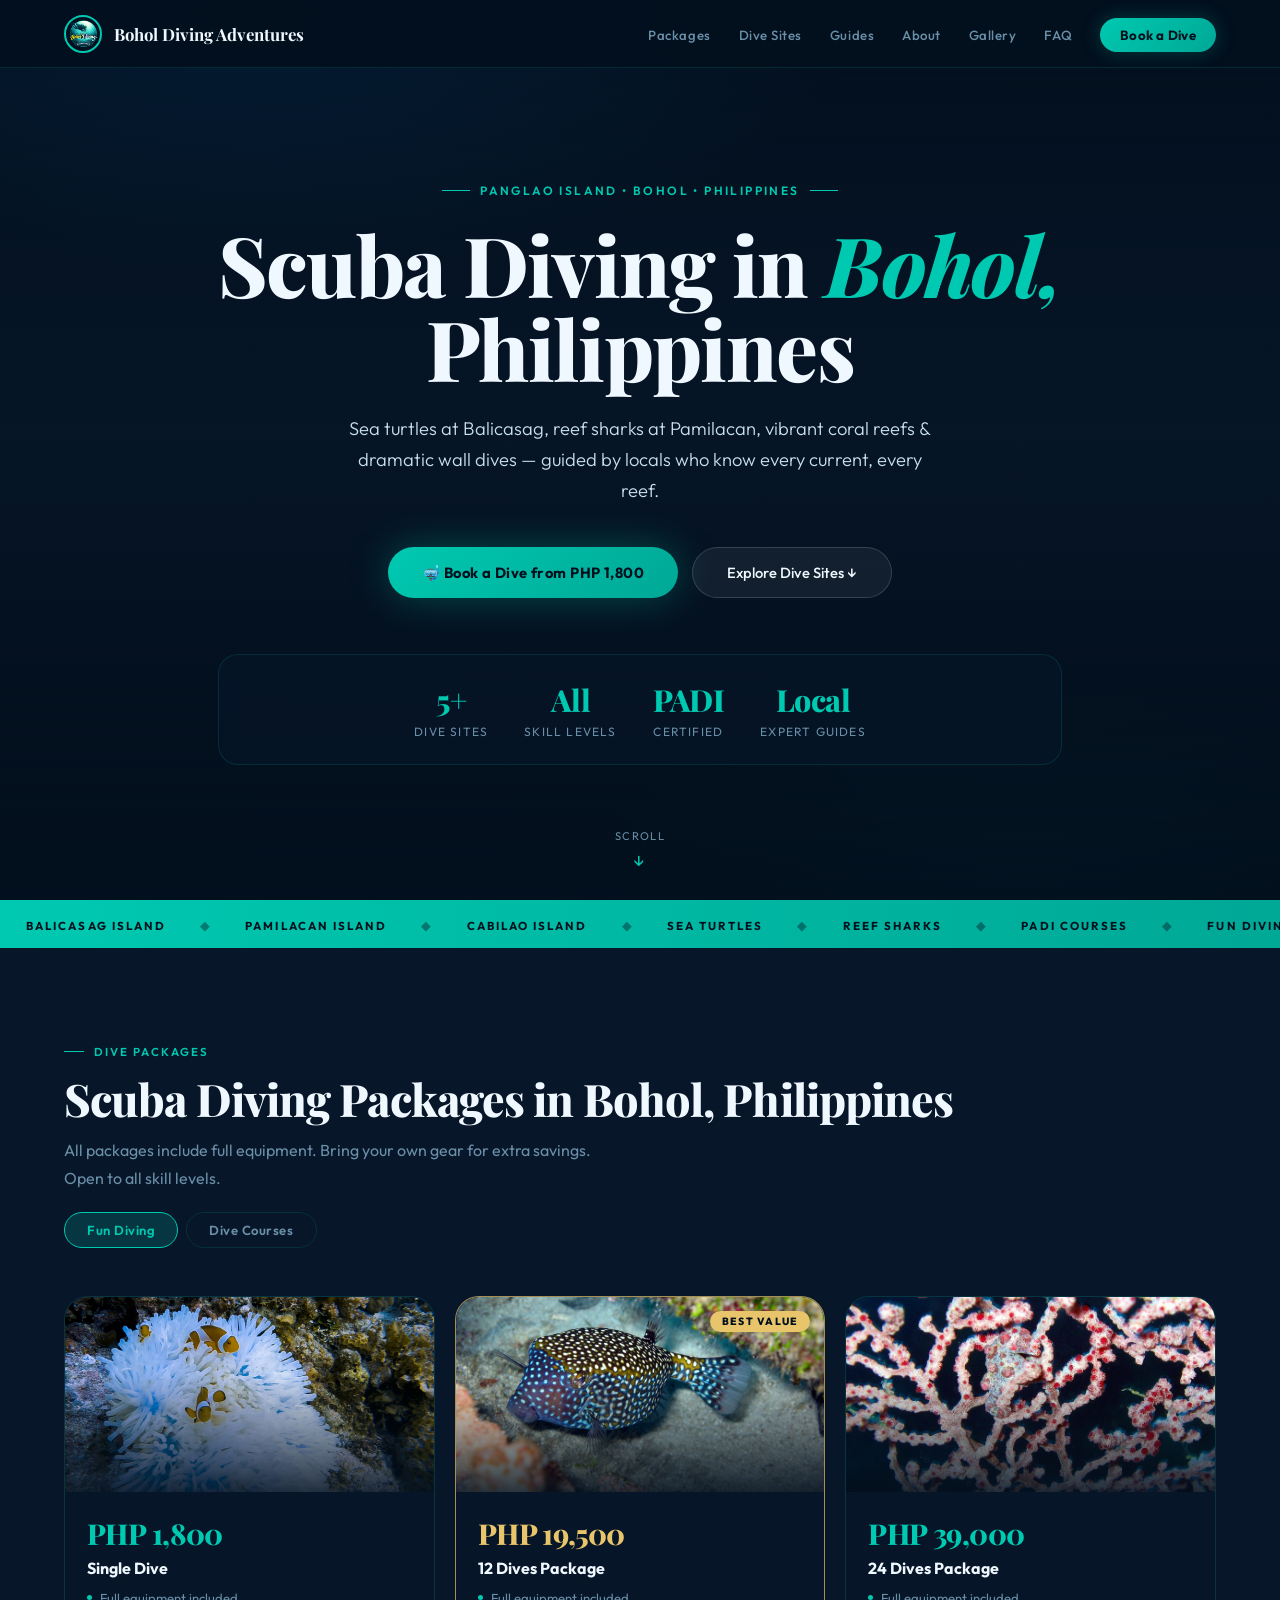
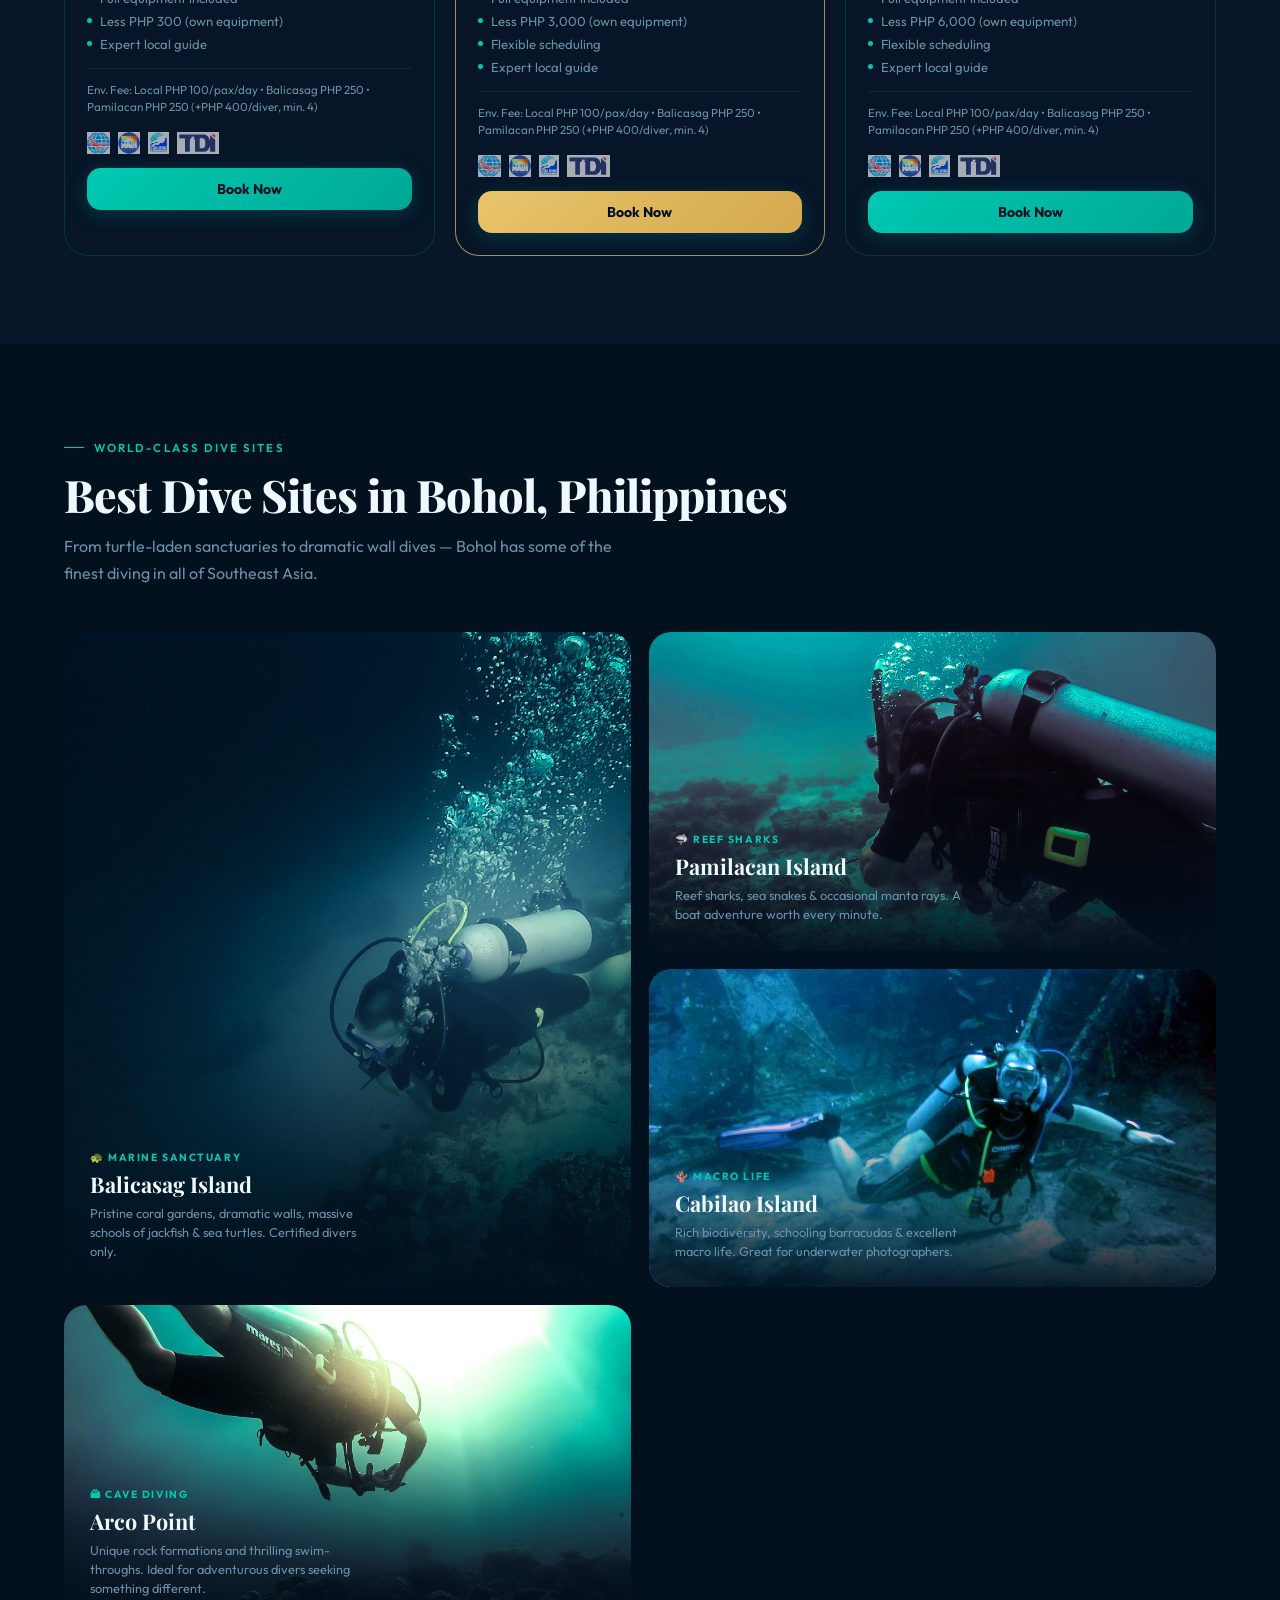
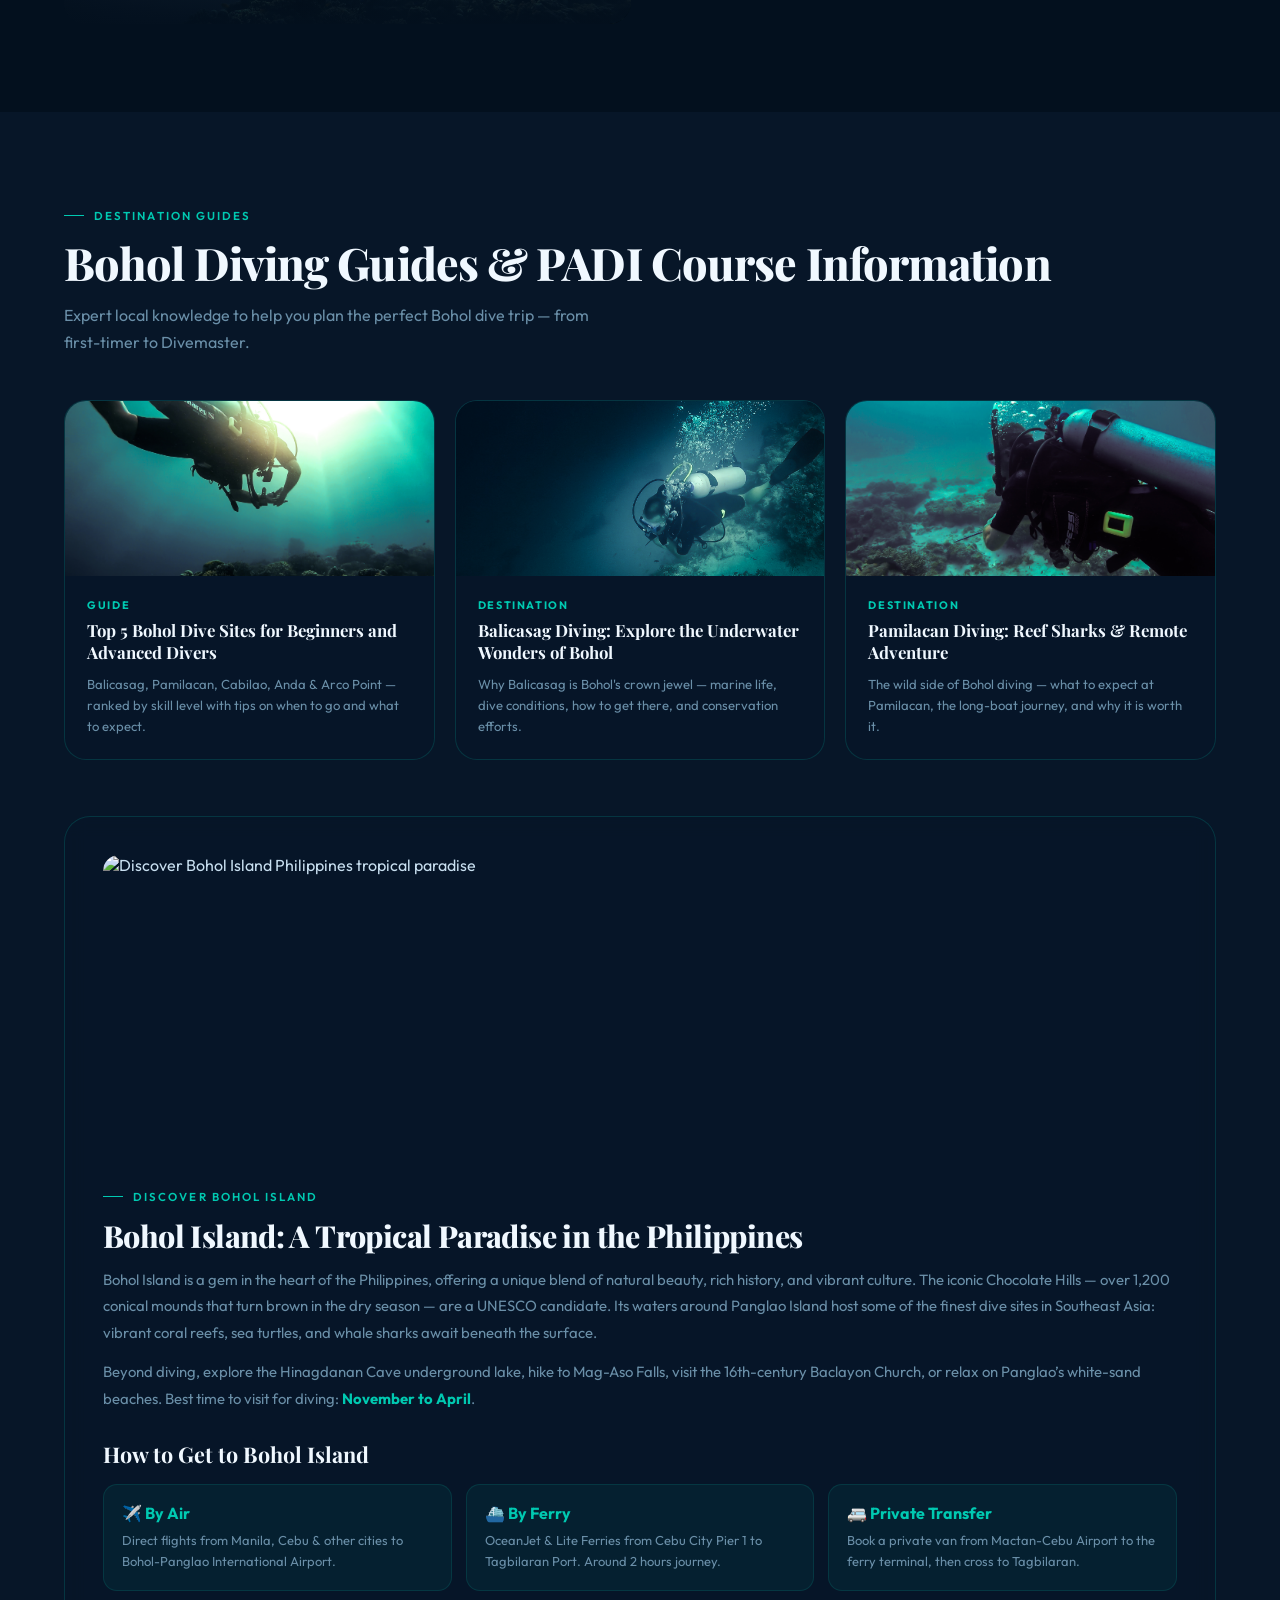
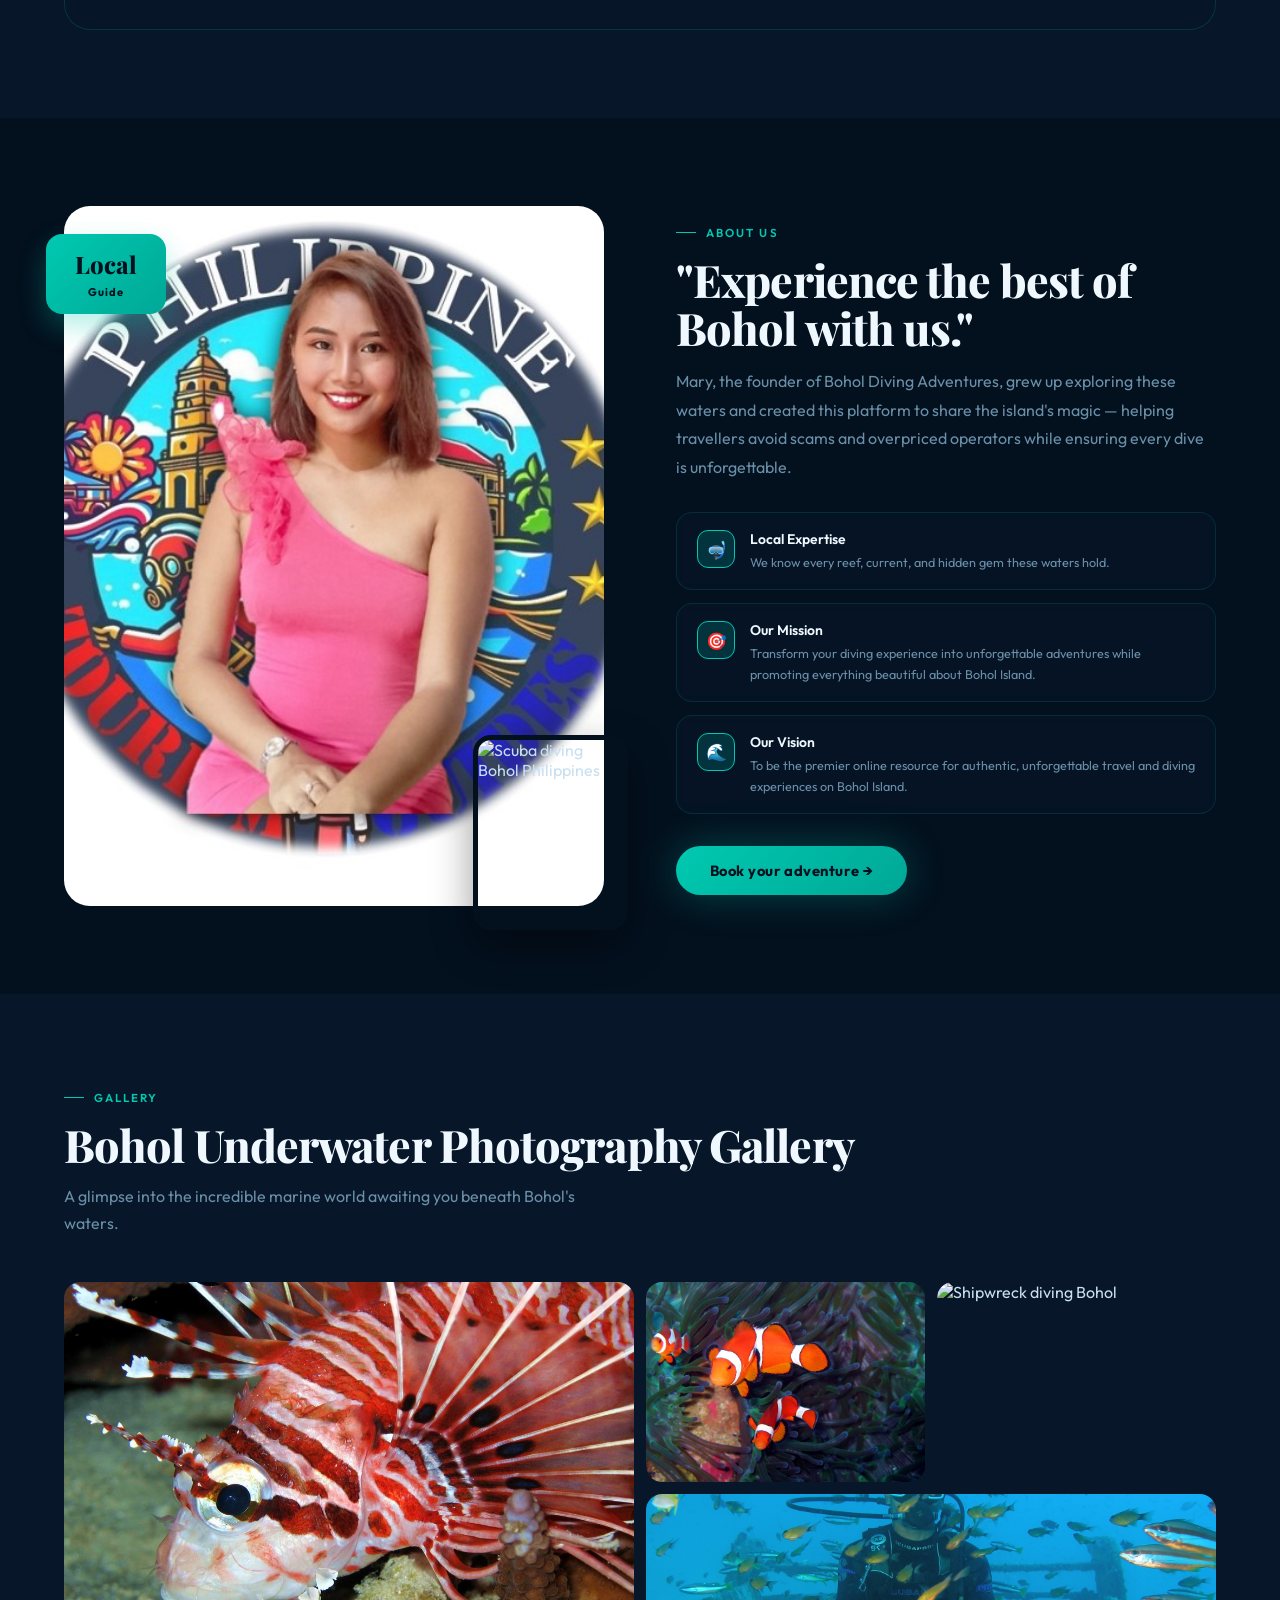
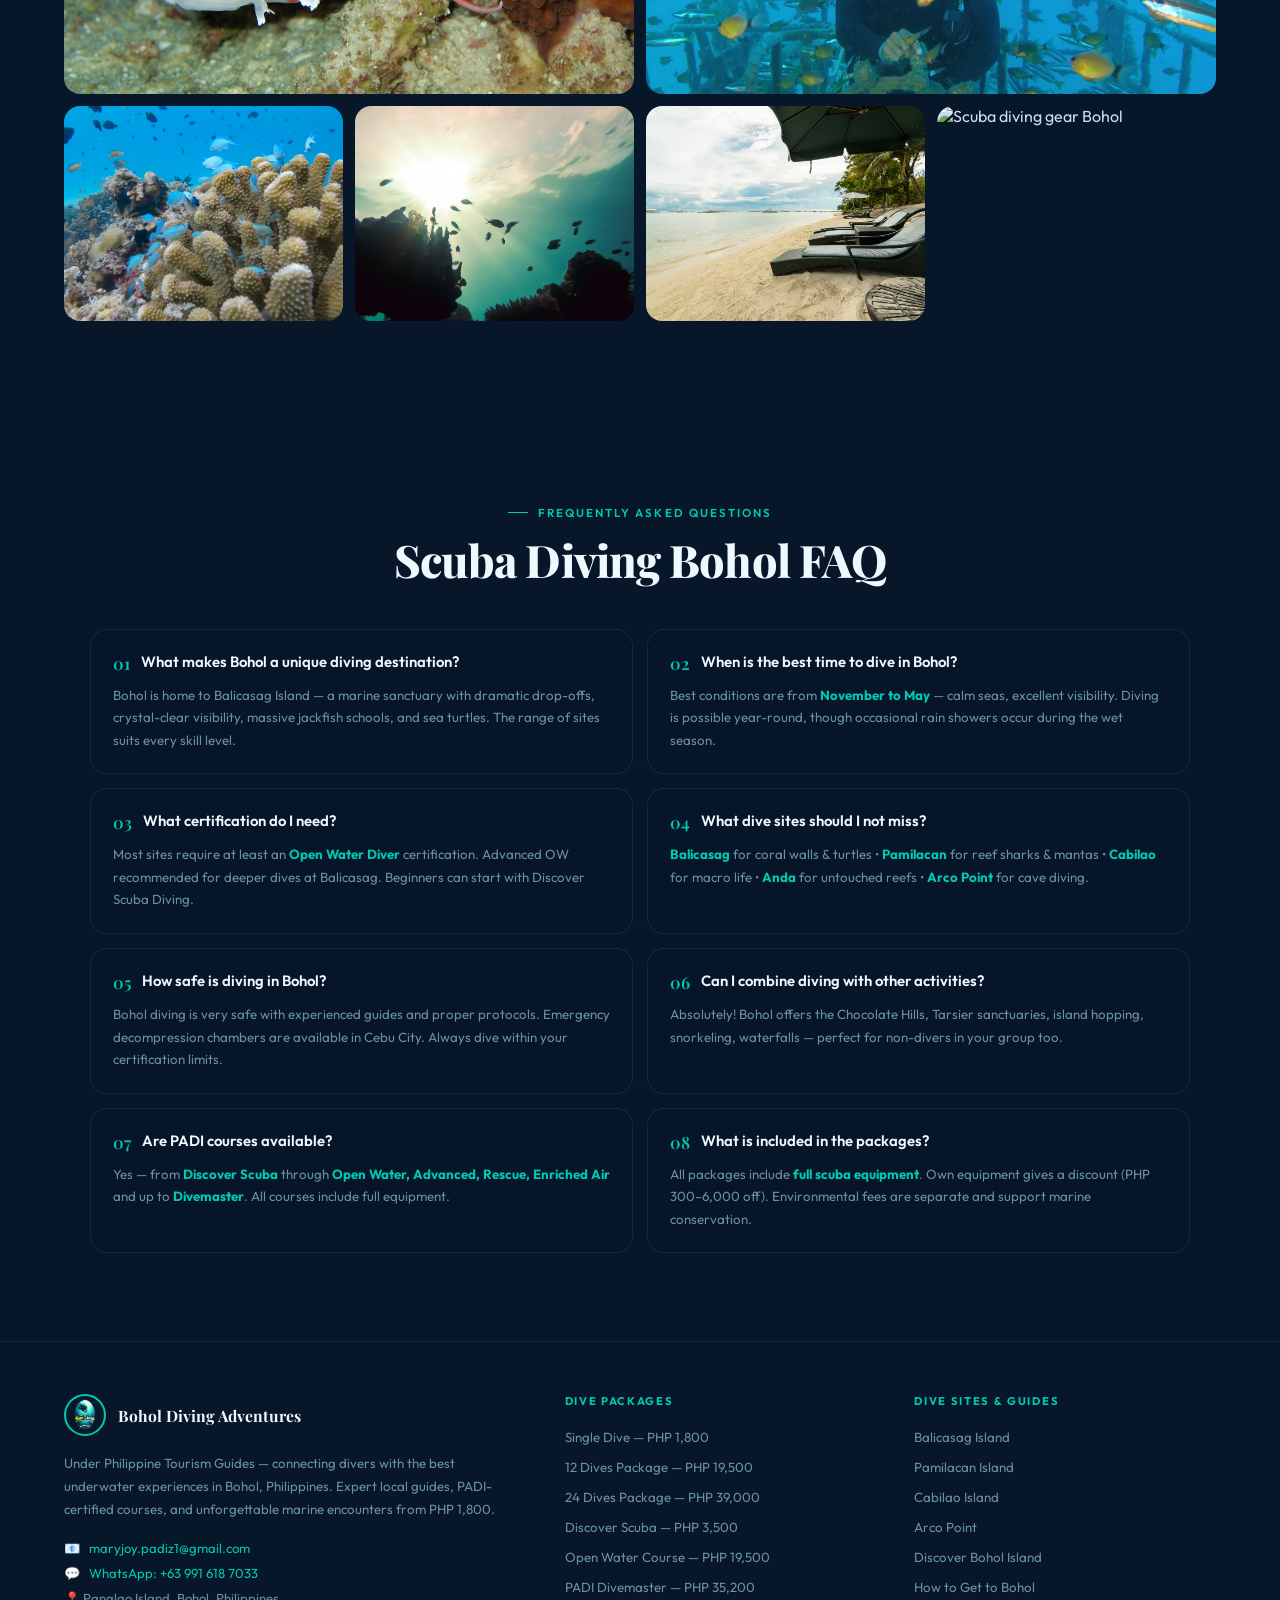
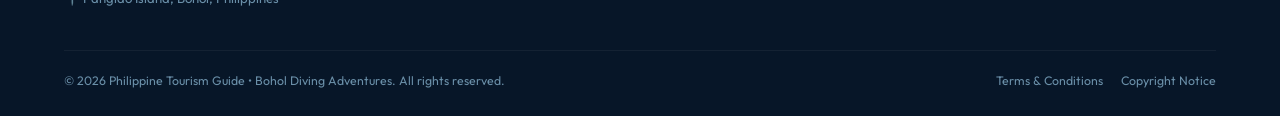
==== index.html @ 666f26ff "Update index.html" ====
<!DOCTYPE html>
<html lang="en">
<head>
  <meta charset="UTF-8">
  <meta name="viewport" content="width=device-width, initial-scale=1.0">

  <!-- ═══════════════════════════════════════════════════════
       PRIMARY SEO META TAGS
       Target keywords: high-volume, transactional, local intent
  ═══════════════════════════════════════════════════════ -->
  <title>Bohol Diving Adventures | Scuba Diving Bohol Philippines — Balicasag, PADI Courses, Fun Dives from PHP 1,800</title>
  <meta name="description" content="Book scuba diving in Bohol, Philippines from PHP 1,800. Dive Balicasag sea turtles, Pamilacan reef sharks & Cabilao coral reefs. PADI courses, fun dives & expert local guides. Open daily 7am–6pm.">
  <meta name="keywords" content="scuba diving Bohol Philippines, Bohol diving packages, Balicasag diving, Pamilacan Island diving, Cabilao diving, PADI courses Bohol, fun diving Panglao, scuba diving Panglao Island, Bohol dive sites, sea turtles Bohol, reef sharks Philippines, dive instructor Bohol, Open Water course Philippines, PADI Divemaster Bohol, discover scuba Bohol, underwater adventures Bohol, best dive spots Philippines, Bohol snorkeling, dive with turtles Philippines, Bohol scuba packages">
  <meta name="robots" content="index, follow, max-snippet:-1, max-image-preview:large, max-video-preview:-1">
  <meta name="author" content="Bohol Diving Adventures — Philippine Tourism Guide">
  <meta name="geo.region" content="PH-BOH">
  <meta name="geo.placename" content="Panglao Island, Bohol, Philippines">
  <meta name="geo.position" content="9.5736;123.7535">
  <meta name="ICBM" content="9.5736, 123.7535">
  <meta name="language" content="en">
  <meta name="revisit-after" content="7 days">
  <meta name="rating" content="general">
  <meta name="category" content="Travel, Scuba Diving, Adventure Sports, Philippines Tourism">

  <!-- ═══════════════════════════════════════════════════════
       OPEN GRAPH (Facebook, WhatsApp, LinkedIn previews)
  ═══════════════════════════════════════════════════════ -->
  <meta property="og:type" content="website">
  <meta property="og:locale" content="en_US">
  <meta property="og:site_name" content="Bohol Diving Adventures">
  <meta property="og:title" content="Bohol Diving Adventures | Scuba Diving Philippines from PHP 1,800">
  <meta property="og:description" content="Sea turtles at Balicasag, reef sharks at Pamilacan, vibrant coral reefs — guided by locals who know every reef. PADI courses & fun dive packages. Book now!">
  <meta property="og:url" content="https://boholdivingadventures.com/">
  <meta property="og:image" content="https://boholdivingadventures.com/shipwreck.jpg">
  <meta property="og:image:width" content="1200">
  <meta property="og:image:height" content="630">
  <meta property="og:image:alt" content="Underwater shipwreck diving in Bohol Philippines">

  <!-- ═══════════════════════════════════════════════════════
       TWITTER / X CARD
  ═══════════════════════════════════════════════════════ -->
  <meta name="twitter:card" content="summary_large_image">
  <meta name="twitter:site" content="@BoholDiving">
  <meta name="twitter:title" content="Bohol Diving Adventures | Best Scuba Diving Philippines">
  <meta name="twitter:description" content="Dive Balicasag, Pamilacan & Cabilao — sea turtles, reef sharks, coral walls. PADI courses & fun diving from PHP 1,800. Book today!">
  <meta name="twitter:image" content="https://boholdivingadventures.com/shipwreck.jpg">
  <meta name="twitter:image:alt" content="Scuba diving Bohol Philippines underwater">

  <!-- ═══════════════════════════════════════════════════════
       CANONICAL & HREFLANG
  ═══════════════════════════════════════════════════════ -->
  <link rel="canonical" href="https://boholdivingadventures.com/">
  <link rel="alternate" hreflang="en" href="https://boholdivingadventures.com/">
  <link rel="alternate" hreflang="x-default" href="https://boholdivingadventures.com/">

  <!-- ═══════════════════════════════════════════════════════
       FAVICON & ICONS
  ═══════════════════════════════════════════════════════ -->
  <link rel="icon" href="logo.jpg" type="image/jpeg">
  <link rel="shortcut icon" href="logo.jpg" type="image/jpeg">
  <link rel="apple-touch-icon" sizes="180x180" href="logo.jpg">

  <!-- ═══════════════════════════════════════════════════════
       PERFORMANCE — FONT PRELOADING & PRECONNECT
       Reduces Largest Contentful Paint (LCP) significantly
  ═══════════════════════════════════════════════════════ -->
  <link rel="preconnect" href="https://fonts.googleapis.com">
  <link rel="preconnect" href="https://fonts.gstatic.com" crossorigin>
  <link rel="dns-prefetch" href="https://api.web3forms.com">
  <link rel="dns-prefetch" href="https://api.whatsapp.com">
  <link rel="sitemap" type="application/xml" title="Sitemap" href="/sitemap.xml">
  <link rel="preload" as="image" href="bohol.jpg" fetchpriority="high">
  <link href="https://fonts.googleapis.com/css2?family=Playfair+Display:ital,wght@0,700;0,800;1,700&family=Outfit:wght@300;400;500;600&display=swap" rel="stylesheet">

  <!-- ═══════════════════════════════════════════════════════
       STRUCTURED DATA — JSON-LD SCHEMA MARKUP
       Multiple schema types for rich Google results
  ═══════════════════════════════════════════════════════ -->

  <!-- 1. LocalBusiness + DiveShop + TouristAttraction -->
  <script type="application/ld+json">
  {
    "@context": "https://schema.org",
    "@graph": [
      {
        "@type": ["LocalBusiness", "TouristAttraction", "SportsActivityLocation"],
        "@id": "https://boholdivingadventures.com/#business",
        "name": "Bohol Diving Adventures",
        "alternateName": ["Bohol Dive Adventures", "BDA Bohol", "Philippine Tourism Guide Bohol"],
        "description": "Top-rated scuba diving operator in Bohol, Philippines. Expert-guided fun dives, PADI-certified courses, and dive packages to Balicasag, Pamilacan, Cabilao & more. All skill levels welcome from PHP 1,800.",
        "url": "https://boholdivingadventures.com",
        "logo": "https://boholdivingadventures.com/logo.jpg",
        "image": [
          "https://boholdivingadventures.com/bohol.jpg",
          "https://boholdivingadventures.com/shipwreck.jpg",
          "https://boholdivingadventures.com/dive.jpg"
        ],
        "telephone": "+639916187033",
        "email": "maryjoy.padiz1@gmail.com",
        "address": {
          "@type": "PostalAddress",
          "streetAddress": "Panglao Island",
          "addressLocality": "Panglao",
          "addressRegion": "Bohol",
          "addressCountry": "PH",
          "postalCode": "6340"
        },
        "geo": {
          "@type": "GeoCoordinates",
          "latitude": 9.5736,
          "longitude": 123.7535
        },
        "areaServed": [
          {"@type": "City", "name": "Panglao"},
          {"@type": "City", "name": "Tagbilaran"},
          {"@type": "AdministrativeArea", "name": "Bohol"}
        ],
        "priceRange": "PHP 1,800 – PHP 39,000",
        "currenciesAccepted": "PHP",
        "paymentAccepted": "Cash, Bank Transfer",
        "openingHoursSpecification": {
          "@type": "OpeningHoursSpecification",
          "dayOfWeek": ["Monday","Tuesday","Wednesday","Thursday","Friday","Saturday","Sunday"],
          "opens": "07:00",
          "closes": "18:00"
        },
        "sameAs": [
          "https://api.whatsapp.com/send?phone=639916187033"
        ],
        "hasOfferCatalog": {
          "@type": "OfferCatalog",
          "name": "Scuba Diving Packages",
          "itemListElement": [
            {
              "@type": "Offer",
              "name": "Single Fun Dive",
              "price": "1800",
              "priceCurrency": "PHP",
              "description": "Single guided scuba dive with full equipment included. Expert local guide, all dive sites."
            },
            {
              "@type": "Offer",
              "name": "12 Dives Package",
              "price": "19500",
              "priceCurrency": "PHP",
              "description": "12-dive package with full equipment and flexible scheduling."
            },
            {
              "@type": "Offer",
              "name": "PADI Open Water Course",
              "price": "19500",
              "priceCurrency": "PHP",
              "description": "PADI Open Water Diver certification course. Full equipment included."
            },
            {
              "@type": "Offer",
              "name": "Discover Scuba Diving",
              "price": "3500",
              "priceCurrency": "PHP",
              "description": "Try scuba diving for the first time. No experience needed. Guaranteed turtle dive site."
            },
            {
              "@type": "Offer",
              "name": "PADI Divemaster Course",
              "price": "35200",
              "priceCurrency": "PHP",
              "description": "Professional PADI Divemaster training in Bohol, Philippines."
            }
          ]
        }
      },
      {
        "@type": "WebSite",
        "@id": "https://boholdivingadventures.com/#website",
        "url": "https://boholdivingadventures.com",
        "name": "Bohol Diving Adventures",
        "description": "Scuba diving packages, PADI courses and dive guides for Bohol, Philippines",
        "inLanguage": "en-US",
        "potentialAction": {
          "@type": "SearchAction",
          "target": {
            "@type": "EntryPoint",
            "urlTemplate": "https://boholdivingadventures.com/?s={search_term_string}"
          },
          "query-input": "required name=search_term_string"
        }
      },
      {
        "@type": "FAQPage",
        "@id": "https://boholdivingadventures.com/#faq",
        "mainEntity": [
          {
            "@type": "Question",
            "name": "What makes Bohol a unique diving destination?",
            "acceptedAnswer": {
              "@type": "Answer",
              "text": "Bohol is home to Balicasag Island — a marine sanctuary with dramatic drop-offs, crystal-clear visibility, massive jackfish schools, and sea turtles. The range of sites suits every skill level from beginner to expert."
            }
          },
          {
            "@type": "Question",
            "name": "When is the best time to dive in Bohol?",
            "acceptedAnswer": {
              "@type": "Answer",
              "text": "Best conditions are from November to May — calm seas and excellent visibility. Diving is possible year-round, though occasional rain showers occur during the wet season."
            }
          },
          {
            "@type": "Question",
            "name": "What certification do I need to dive in Bohol?",
            "acceptedAnswer": {
              "@type": "Answer",
              "text": "Most sites require at least an Open Water Diver certification. Advanced OW is recommended for deeper dives at Balicasag. Absolute beginners can start with a Discover Scuba Diving experience."
            }
          },
          {
            "@type": "Question",
            "name": "How much does scuba diving in Bohol cost?",
            "acceptedAnswer": {
              "@type": "Answer",
              "text": "Fun dives start from PHP 1,800 per dive with full equipment included. Package deals are available: 12 dives for PHP 19,500 and 24 dives for PHP 39,000. PADI courses start from PHP 3,500 for Discover Scuba."
            }
          },
          {
            "@type": "Question",
            "name": "Are PADI courses available in Bohol?",
            "acceptedAnswer": {
              "@type": "Answer",
              "text": "Yes — from Discover Scuba through Open Water, Advanced Open Water, Rescue Diver, Enriched Air, and up to PADI Divemaster. All courses include full equipment."
            }
          },
          {
            "@type": "Question",
            "name": "What dive sites are available in Bohol?",
            "acceptedAnswer": {
              "@type": "Answer",
              "text": "Top Bohol dive sites include Balicasag Island (coral walls & sea turtles), Pamilacan Island (reef sharks & mantas), Cabilao Island (macro life & barracudas), Arco Point (cave diving), and Anda (untouched reefs)."
            }
          }
        ]
      },
      {
        "@type": "BreadcrumbList",
        "itemListElement": [
          {"@type": "ListItem", "position": 1, "name": "Home", "item": "https://boholdivingadventures.com/"},
          {"@type": "ListItem", "position": 2, "name": "Dive Packages", "item": "https://boholdivingadventures.com/#packages"},
          {"@type": "ListItem", "position": 3, "name": "Dive Sites", "item": "https://boholdivingadventures.com/#dive-sites"},
          {"@type": "ListItem", "position": 4, "name": "PADI Courses", "item": "https://boholdivingadventures.com/#courses"}
        ]
      }
    ]
  }
  </script>

  <style>
    :root {
      --ocean-deep:#03101e;--ocean-dark:#071628;--ocean-mid:#0a2540;
      --teal:#00c9b1;--teal-glow:rgba(0,201,177,0.18);--teal-dim:rgba(0,201,177,0.6);
      --gold:#e8c46a;--gold-dim:rgba(232,196,106,0.7);--white:#f0f8ff;
      --text:#c8dff0;--text-muted:#6a8fa8;--border:rgba(0,201,177,0.14);
      --card-bg:rgba(7,22,40,0.75);--card-border:rgba(0,201,177,0.18);
    }
    *,*::before,*::after{box-sizing:border-box;margin:0;padding:0}
    html{scroll-behavior:smooth}
    body{font-family:'Outfit',sans-serif;background:var(--ocean-deep);color:var(--text);overflow-x:hidden}
    img{max-width:100%;display:block}
    a{text-decoration:none;color:inherit}
    body::before{content:'';position:fixed;inset:0;background:radial-gradient(ellipse 80% 50% at 20% 0%,rgba(0,100,180,0.18) 0%,transparent 60%),radial-gradient(ellipse 60% 40% at 80% 100%,rgba(0,201,177,0.1) 0%,transparent 60%),linear-gradient(180deg,#03101e 0%,#071628 50%,#050f1a 100%);pointer-events:none;z-index:0}
    body>*{position:relative;z-index:1}
    /* NAVBAR */
    .navbar{position:fixed;top:0;left:0;right:0;z-index:200;padding:0 5%;height:68px;display:flex;align-items:center;justify-content:space-between;background:rgba(3,16,30,0.92);backdrop-filter:blur(20px);border-bottom:1px solid var(--border);transition:box-shadow 0.3s}
    .navbar.scrolled{box-shadow:0 4px 30px rgba(0,0,0,0.5)}
    .nav-brand{display:flex;align-items:center;gap:12px;font-family:'Playfair Display',serif;font-size:1.05rem;font-weight:700;color:var(--white)}
    .nav-brand img{width:38px;height:38px;border-radius:50%;object-fit:cover;border:2px solid var(--teal)}
    .nav-links{display:flex;gap:28px;align-items:center;list-style:none}
    .nav-links a{font-size:0.83rem;font-weight:500;color:var(--text-muted);letter-spacing:0.04em;transition:color 0.2s}
    .nav-links a:hover{color:var(--teal)}
    .nav-book-btn{background:linear-gradient(135deg,var(--teal),#00a896);color:var(--ocean-deep)!important;font-weight:700!important;padding:9px 20px;border-radius:999px;letter-spacing:0.02em!important;transition:transform 0.2s,box-shadow 0.2s!important;box-shadow:0 0 20px rgba(0,201,177,0.25)}
    .nav-book-btn:hover{transform:translateY(-1px);box-shadow:0 0 30px rgba(0,201,177,0.4)!important}
    .hamburger{display:none;flex-direction:column;gap:5px;background:none;border:none;cursor:pointer;padding:6px}
    .hamburger span{display:block;width:22px;height:2px;background:var(--teal);border-radius:2px;transition:0.3s}
    .mobile-nav{display:none;position:fixed;top:68px;left:0;right:0;background:rgba(3,16,30,0.98);backdrop-filter:blur(20px);border-bottom:1px solid var(--border);z-index:199;padding:16px 5%;flex-direction:column;gap:4px}
    .mobile-nav.open{display:flex}
    .mobile-nav a{color:var(--text);font-size:0.95rem;font-weight:500;padding:12px 0;border-bottom:1px solid rgba(255,255,255,0.05);transition:color 0.2s}
    .mobile-nav a:hover{color:var(--teal)}
    /* HERO */
    .hero{min-height:100vh;display:flex;flex-direction:column;align-items:center;justify-content:center;text-align:center;padding:100px 5% 60px;position:relative;overflow:hidden}
    .hero-bg{position:absolute;inset:0;background:url('bohol.jpg') center/cover no-repeat;filter:brightness(0.28) saturate(1.3);z-index:0}
    .hero-overlay{position:absolute;inset:0;background:linear-gradient(180deg,rgba(3,16,30,0.3) 0%,rgba(3,16,30,0.0) 40%,rgba(3,16,30,0.9) 100%);z-index:1}
    .hero-content{position:relative;z-index:2;max-width:860px;margin:0 auto}
    .hero-eyebrow{display:inline-flex;align-items:center;gap:10px;font-size:0.75rem;font-weight:600;letter-spacing:0.2em;text-transform:uppercase;color:var(--teal);margin-bottom:24px}
    .hero-eyebrow::before,.hero-eyebrow::after{content:'';display:block;width:28px;height:1px;background:var(--teal)}
    .hero h1{font-family:'Playfair Display',serif;font-size:clamp(2.8rem,6.5vw,5.8rem);font-weight:800;line-height:1.0;color:var(--white);letter-spacing:-0.02em;margin-bottom:24px}
    .hero h1 em{font-style:italic;color:var(--teal)}
    .hero-sub{font-size:clamp(1rem,1.8vw,1.15rem);color:var(--text);line-height:1.7;max-width:600px;margin:0 auto 40px;font-weight:300}
    .hero-actions{display:flex;gap:14px;justify-content:center;flex-wrap:wrap;margin-bottom:56px}
    .btn-primary{background:linear-gradient(135deg,var(--teal),#00a896);color:var(--ocean-deep);padding:15px 34px;border-radius:999px;font-weight:700;font-size:0.92rem;letter-spacing:0.03em;box-shadow:0 0 40px rgba(0,201,177,0.3);transition:transform 0.2s,box-shadow 0.2s;display:inline-flex;align-items:center;gap:8px}
    .btn-primary:hover{transform:translateY(-2px);box-shadow:0 0 60px rgba(0,201,177,0.5)}
    .btn-ghost{background:rgba(255,255,255,0.06);color:var(--white);padding:15px 34px;border-radius:999px;font-weight:500;font-size:0.92rem;border:1px solid rgba(255,255,255,0.15);transition:background 0.2s,border-color 0.2s;display:inline-flex;align-items:center;gap:8px}
    .btn-ghost:hover{background:rgba(255,255,255,0.1);border-color:rgba(255,255,255,0.3)}
    .hero-stats{display:flex;gap:36px;justify-content:center;flex-wrap:wrap;padding:24px 36px;background:rgba(7,22,40,0.7);backdrop-filter:blur(12px);border-radius:20px;border:1px solid var(--border)}
    .hero-stat strong{display:block;font-family:'Playfair Display',serif;font-size:1.9rem;font-weight:800;color:var(--teal);letter-spacing:-0.02em}
    .hero-stat span{font-size:0.75rem;color:var(--text-muted);text-transform:uppercase;letter-spacing:0.1em}
    .hero-scroll{position:absolute;bottom:28px;left:50%;transform:translateX(-50%);z-index:2;display:flex;flex-direction:column;align-items:center;gap:6px;color:var(--text-muted);font-size:0.7rem;letter-spacing:0.12em;text-transform:uppercase;animation:bobScroll 2.5s ease-in-out infinite}
    .hero-scroll::after{content:'↓';font-size:1.1rem;color:var(--teal)}
    @keyframes bobScroll{0%,100%{transform:translateX(-50%) translateY(0)}50%{transform:translateX(-50%) translateY(6px)}}
    /* COMMON */
    section{padding:88px 5%}
    .section-label{display:inline-flex;align-items:center;gap:10px;font-size:0.72rem;font-weight:600;letter-spacing:0.18em;text-transform:uppercase;color:var(--teal);margin-bottom:16px}
    .section-label::before{content:'';display:block;width:20px;height:1px;background:var(--teal)}
    .section-title{font-family:'Playfair Display',serif;font-size:clamp(2rem,3.5vw,3.1rem);font-weight:800;line-height:1.08;letter-spacing:-0.02em;color:var(--white);margin-bottom:14px}
    .section-sub{font-size:1rem;color:var(--text-muted);line-height:1.7;max-width:560px}
    /* MARQUEE */
    .marquee-bar{background:linear-gradient(90deg,var(--teal),#00a896);padding:14px 0;overflow:hidden;white-space:nowrap}
    .marquee-inner{display:inline-flex;animation:marquee 30s linear infinite}
    .marquee-inner span{font-size:0.72rem;font-weight:700;letter-spacing:0.18em;text-transform:uppercase;color:var(--ocean-deep);padding:0 26px}
    .marquee-inner span.dot{opacity:0.4;padding:0 8px}
    @keyframes marquee{from{transform:translateX(0)}to{transform:translateX(-50%)}}
    /* PACKAGES */
    .packages-section{background:var(--ocean-dark)}
    .packages-header{display:flex;justify-content:space-between;align-items:flex-end;margin-bottom:48px;flex-wrap:wrap;gap:20px}
    .packages-tabs{display:flex;gap:8px;flex-wrap:wrap}
    .tab-btn{padding:9px 22px;border-radius:999px;font-size:0.82rem;font-weight:600;letter-spacing:0.04em;border:1px solid var(--border);background:transparent;color:var(--text-muted);cursor:pointer;transition:all 0.2s;font-family:'Outfit',sans-serif}
    .tab-btn.active,.tab-btn:hover{background:var(--teal-glow);border-color:var(--teal);color:var(--teal)}
    .package-tab-content{display:none}
    .package-tab-content.active{display:grid;grid-template-columns:repeat(3,1fr);gap:20px}
    .pkg-card{background:var(--card-bg);border:1px solid var(--card-border);border-radius:24px;overflow:hidden;transition:transform 0.3s,box-shadow 0.3s,border-color 0.3s;backdrop-filter:blur(10px)}
    .pkg-card:hover{transform:translateY(-6px);border-color:rgba(0,201,177,0.45);box-shadow:0 20px 60px rgba(0,0,0,0.4),0 0 30px rgba(0,201,177,0.08)}
    .pkg-card.featured{border-color:var(--gold-dim)}
    .pkg-img{position:relative;height:195px;overflow:hidden}
    .pkg-img img{width:100%;height:100%;object-fit:cover;transition:transform 0.5s}
    .pkg-card:hover .pkg-img img{transform:scale(1.06)}
    .pkg-img::after{content:'';position:absolute;inset:0;background:linear-gradient(180deg,transparent 40%,rgba(3,16,30,0.85))}
    .pkg-badge{position:absolute;top:14px;right:14px;z-index:2;background:var(--teal);color:var(--ocean-deep);font-size:0.65rem;font-weight:800;letter-spacing:0.12em;text-transform:uppercase;padding:4px 12px;border-radius:999px}
    .pkg-featured-badge{background:var(--gold)}
    .pkg-body{padding:22px}
    .pkg-price{font-family:'Playfair Display',serif;font-size:1.8rem;font-weight:800;color:var(--teal);letter-spacing:-0.02em;margin-bottom:6px}
    .pkg-card.featured .pkg-price{color:var(--gold)}
    .pkg-title{font-size:1rem;font-weight:700;color:var(--white);margin-bottom:12px}
    .pkg-features{list-style:none;display:grid;gap:7px;margin-bottom:16px}
    .pkg-features li{font-size:0.82rem;color:var(--text-muted);display:flex;align-items:center;gap:8px}
    .pkg-features li::before{content:'';width:5px;height:5px;border-radius:50%;background:var(--teal);flex-shrink:0}
    .pkg-features li.cross::before{background:rgba(255,80,80,0.7)}
    .pkg-note{font-size:0.73rem;color:var(--text-muted);line-height:1.5;margin-bottom:16px;padding-top:12px;border-top:1px solid rgba(255,255,255,0.06)}
    .cert-logos{display:flex;gap:8px;align-items:center;margin-top:8px}
    .cert-logos img{height:22px;width:auto;opacity:0.65;filter:brightness(1.4)}
    .pkg-book-btn{display:block;width:100%;padding:12px;text-align:center;border-radius:14px;border:none;cursor:pointer;font-family:'Outfit',sans-serif;font-size:0.88rem;font-weight:700;background:linear-gradient(135deg,var(--teal),#00a896);color:var(--ocean-deep);transition:opacity 0.2s,transform 0.2s;box-shadow:0 4px 20px rgba(0,201,177,0.2)}
    .pkg-card.featured .pkg-book-btn{background:linear-gradient(135deg,var(--gold),#d4a84e)}
    .pkg-book-btn:hover{opacity:0.88;transform:translateY(-1px)}
    /* DIVE SITES */
    .sites-grid{display:grid;grid-template-columns:repeat(2,1fr);gap:18px;margin-top:44px}
    .site-card{position:relative;border-radius:22px;overflow:hidden;aspect-ratio:16/9;cursor:pointer;transition:transform 0.3s}
    .site-card:hover{transform:scale(1.02)}
    .site-card:first-child{grid-row:span 2;aspect-ratio:auto}
    .site-card img{width:100%;height:100%;object-fit:cover;transition:transform 0.5s}
    .site-card:hover img{transform:scale(1.05)}
    .site-card-overlay{position:absolute;inset:0;background:linear-gradient(180deg,transparent 40%,rgba(3,16,30,0.95) 100%);display:flex;flex-direction:column;justify-content:flex-end;padding:26px}
    .site-card-tag{font-size:0.65rem;font-weight:700;letter-spacing:0.15em;text-transform:uppercase;color:var(--teal);margin-bottom:6px}
    .site-card h3{font-family:'Playfair Display',serif;font-size:1.35rem;font-weight:700;color:var(--white);margin-bottom:6px}
    .site-card p{font-size:0.8rem;color:var(--text-muted);line-height:1.5;max-width:290px}
    /* ARTICLES */
    .articles-section{background:var(--ocean-dark)}
    .articles-grid{display:grid;grid-template-columns:repeat(3,1fr);gap:20px;margin-top:44px}
    .article-card{background:var(--card-bg);border:1px solid var(--card-border);border-radius:22px;overflow:hidden;transition:transform 0.3s,border-color 0.3s}
    .article-card:hover{transform:translateY(-4px);border-color:rgba(0,201,177,0.35)}
    .article-card-img{height:175px;overflow:hidden}
    .article-card-img img{width:100%;height:100%;object-fit:cover;transition:transform 0.4s}
    .article-card:hover .article-card-img img{transform:scale(1.04)}
    .article-card-body{padding:22px}
    .article-card-cat{font-size:0.68rem;font-weight:700;letter-spacing:0.15em;text-transform:uppercase;color:var(--teal);margin-bottom:8px}
    .article-card h3{font-family:'Playfair Display',serif;font-size:1.05rem;font-weight:700;color:var(--white);line-height:1.3;margin-bottom:10px}
    .article-card p{font-size:0.82rem;color:var(--text-muted);line-height:1.6}
    /* ABOUT */
    .about-grid{display:grid;grid-template-columns:1fr 1fr;gap:72px;align-items:center;max-width:1300px;margin:0 auto}
    .about-imgs{position:relative}
    .about-img-main{width:100%;border-radius:26px;aspect-ratio:3/4;object-fit:cover;object-position:top}
    .about-img-float{position:absolute;bottom:-24px;right:-24px;width:155px;height:195px;border-radius:18px;object-fit:cover;border:5px solid var(--ocean-deep);box-shadow:0 16px 40px rgba(0,0,0,0.4)}
    .about-badge{position:absolute;top:28px;left:-18px;background:linear-gradient(135deg,var(--teal),#00a896);color:var(--ocean-deep);border-radius:16px;padding:14px 20px;min-width:120px;text-align:center;box-shadow:0 12px 28px rgba(0,201,177,0.3)}
    .about-badge strong{display:block;font-family:'Playfair Display',serif;font-size:1.5rem;font-weight:800}
    .about-badge span{font-size:0.7rem;font-weight:700;letter-spacing:0.08em}
    .about-intro{font-size:1rem;line-height:1.8;color:var(--text-muted);margin-bottom:30px}
    .about-items{display:grid;gap:13px;margin-bottom:32px}
    .about-item{display:flex;align-items:flex-start;gap:15px;padding:17px 20px;background:rgba(7,22,40,0.6);border:1px solid var(--border);border-radius:16px;backdrop-filter:blur(8px)}
    .about-icon{width:38px;height:38px;border-radius:11px;background:var(--teal-glow);border:1px solid var(--teal);display:flex;align-items:center;justify-content:center;color:var(--teal);font-size:1.05rem;flex-shrink:0}
    .about-item strong{display:block;font-size:0.87rem;font-weight:600;color:var(--white);margin-bottom:3px}
    .about-item span{font-size:0.79rem;color:var(--text-muted);line-height:1.5}
    /* GALLERY */
    .gallery-section{background:var(--ocean-dark)}
    .gallery-grid{display:grid;grid-template-columns:repeat(4,1fr);grid-template-rows:repeat(2,200px);gap:12px;margin-top:44px}
    .gallery-grid .g-item{border-radius:16px;overflow:hidden;cursor:pointer}
    .gallery-grid .g-item:nth-child(1){grid-column:span 2;grid-row:span 2}
    .gallery-grid .g-item:nth-child(4){grid-column:span 2}
    .g-item img{width:100%;height:100%;object-fit:cover;transition:transform 0.4s;display:block}
    .g-item:hover img{transform:scale(1.06)}
    .lightbox{display:none;position:fixed;inset:0;z-index:999;background:rgba(0,0,0,0.92);align-items:center;justify-content:center}
    .lightbox.active{display:flex}
    .lightbox img{max-width:90vw;max-height:90vh;border-radius:12px}
    .lightbox-close{position:absolute;top:20px;right:28px;font-size:2rem;color:var(--white);cursor:pointer;background:none;border:none;opacity:0.7}
    .lightbox-close:hover{opacity:1}
    /* FAQ */
    .faq-grid{display:grid;grid-template-columns:1fr 1fr;gap:14px;margin-top:44px}
    .faq-item{background:var(--card-bg);border:1px solid var(--border);border-radius:17px;padding:22px;transition:border-color 0.2s}
    .faq-item:hover{border-color:rgba(0,201,177,0.35)}
    .faq-q{font-weight:600;font-size:0.93rem;color:var(--white);margin-bottom:10px;display:flex;align-items:flex-start;gap:11px}
    .faq-num{color:var(--teal);font-family:'Playfair Display',serif;font-size:1.05rem;flex-shrink:0}
    .faq-a{font-size:0.83rem;color:var(--text-muted);line-height:1.7}
    .faq-a strong{color:var(--teal)}
    /* MODALS */
    .modal-backdrop{display:none;position:fixed;inset:0;z-index:500;background:rgba(0,0,0,0.75);backdrop-filter:blur(6px);align-items:center;justify-content:center}
    .modal-backdrop.open{display:flex}
    .modal{background:var(--ocean-mid);border:1px solid var(--border);border-radius:26px;width:90%;max-width:550px;max-height:90vh;overflow-y:auto;padding:38px;box-shadow:0 40px 100px rgba(0,0,0,0.6)}
    .modal-header{display:flex;justify-content:space-between;align-items:center;margin-bottom:24px}
    .modal-title{font-family:'Playfair Display',serif;font-size:1.45rem;font-weight:700;color:var(--white)}
    .modal-close{background:none;border:none;font-size:1.4rem;color:var(--text-muted);cursor:pointer}
    .modal-close:hover{color:var(--white)}
    .form-group{margin-bottom:16px}
    .form-label{display:block;font-size:0.75rem;font-weight:600;letter-spacing:0.08em;text-transform:uppercase;color:var(--text-muted);margin-bottom:7px}
    .form-input,.form-textarea{width:100%;padding:12px 15px;background:rgba(255,255,255,0.05);border:1px solid rgba(255,255,255,0.1);border-radius:11px;color:var(--white);font-family:'Outfit',sans-serif;font-size:0.9rem;outline:none;transition:border-color 0.2s,box-shadow 0.2s}
    .form-input::placeholder,.form-textarea::placeholder{color:rgba(255,255,255,0.2)}
    .form-input:focus,.form-textarea:focus{border-color:var(--teal);box-shadow:0 0 0 3px rgba(0,201,177,0.12)}
    .form-textarea{resize:vertical;min-height:95px}
    .form-submit{width:100%;padding:14px;margin-top:8px;background:linear-gradient(135deg,var(--teal),#00a896);color:var(--ocean-deep);border:none;border-radius:13px;font-family:'Outfit',sans-serif;font-size:0.92rem;font-weight:700;cursor:pointer;transition:opacity 0.2s,transform 0.2s;box-shadow:0 8px 24px rgba(0,201,177,0.25)}
    .form-submit:hover{opacity:0.88;transform:translateY(-1px)}
    .modal-footer{text-align:center;margin-top:18px}
    .modal-footer a{color:var(--teal);font-size:0.83rem}
    .modal-footer a:hover{text-decoration:underline}
    .policy-modal{background:#fff;color:#1a1a2e}
    .policy-modal .modal-title{color:#0a2540}
    .policy-modal .modal-close{color:#555}
    .policy-modal p,.policy-modal ul{font-size:0.88rem;line-height:1.7;color:#333;margin-bottom:12px}
    .policy-modal ul{padding-left:20px}
    .policy-modal strong{color:#005D94}
    .policy-modal a{color:#005D94}
    /* FOOTER */
    .footer{background:var(--ocean-dark);border-top:1px solid var(--border);padding:52px 5% 28px}
    .footer-grid{display:grid;grid-template-columns:1.5fr 1fr 1fr;gap:48px;margin-bottom:44px;max-width:1300px;margin-left:auto;margin-right:auto}
    .footer-brand{display:flex;align-items:center;gap:12px;margin-bottom:16px}
    .footer-brand img{width:42px;height:42px;border-radius:50%;border:2px solid var(--teal)}
    .footer-brand-name{font-family:'Playfair Display',serif;font-size:0.98rem;font-weight:700;color:var(--white)}
    .footer-desc{font-size:0.83rem;color:var(--text-muted);line-height:1.7;margin-bottom:20px}
    .footer-contacts{display:grid;gap:9px}
    .footer-contact-item{display:flex;align-items:center;gap:9px;font-size:0.82rem;color:var(--text-muted)}
    .footer-contact-item a{color:var(--teal)}
    .footer-contact-item a:hover{text-decoration:underline}
    .footer-col-title{font-size:0.7rem;font-weight:700;letter-spacing:0.15em;text-transform:uppercase;color:var(--teal);margin-bottom:18px}
    .footer-links{list-style:none;display:grid;gap:10px}
    .footer-links a{font-size:0.83rem;color:var(--text-muted);transition:color 0.2s}
    .footer-links a:hover{color:var(--teal)}
    .footer-bottom{padding-top:22px;border-top:1px solid rgba(255,255,255,0.05);display:flex;justify-content:space-between;align-items:center;flex-wrap:wrap;gap:12px;max-width:1300px;margin:0 auto}
    .footer-bottom p{font-size:0.77rem;color:var(--text-muted)}
    .footer-policy-links{display:flex;gap:18px}
    .footer-policy-links button{background:none;border:none;cursor:pointer;font-size:0.77rem;color:var(--text-muted);font-family:'Outfit',sans-serif;transition:color 0.2s}
    .footer-policy-links button:hover{color:var(--teal)}
    /* FLOAT CTA */
    .float-cta{position:fixed;right:22px;bottom:22px;z-index:150;background:linear-gradient(135deg,var(--teal),#00a896);color:var(--ocean-deep);border:none;border-radius:999px;padding:13px 24px;font-family:'Outfit',sans-serif;font-size:0.87rem;font-weight:700;cursor:pointer;box-shadow:0 8px 28px rgba(0,201,177,0.4);animation:pulse-cta 2.5s ease-in-out infinite;display:flex;align-items:center;gap:7px}
    @keyframes pulse-cta{0%,100%{box-shadow:0 8px 28px rgba(0,201,177,0.4)}50%{box-shadow:0 8px 48px rgba(0,201,177,0.65)}}
    /* ANIMATIONS */
    .reveal{opacity:0;transform:translateY(28px);transition:opacity 0.7s ease,transform 0.7s ease}
    .reveal.visible{opacity:1;transform:translateY(0)}
    .reveal-l{opacity:0;transform:translateX(-28px);transition:opacity 0.7s ease,transform 0.7s ease}
    .reveal-l.visible{opacity:1;transform:translateX(0)}
    .reveal:nth-child(2){transition-delay:0.1s}
    .reveal:nth-child(3){transition-delay:0.2s}
    .reveal:nth-child(4){transition-delay:0.3s}
    /* RESPONSIVE */
    @media(max-width:1024px){
      .package-tab-content.active{grid-template-columns:1fr 1fr}
      .about-grid{grid-template-columns:1fr;gap:44px}
      .about-imgs{max-width:480px}
      .footer-grid{grid-template-columns:1fr 1fr}
      .articles-grid{grid-template-columns:1fr 1fr}
      .sites-grid{grid-template-columns:1fr}
      .site-card:first-child{grid-row:span 1}
    }
    @media(max-width:768px){
      .nav-links{display:none}
      .hamburger{display:flex}
      section{padding:65px 5%}
      .hero h1{font-size:2.6rem}
      .hero-stats{gap:20px;padding:20px 22px}
      .package-tab-content.active{grid-template-columns:1fr}
      .gallery-grid{grid-template-columns:1fr 1fr;grid-template-rows:auto}
      .gallery-grid .g-item:nth-child(1){grid-column:span 2;grid-row:span 1}
      .gallery-grid .g-item:nth-child(4){grid-column:span 1}
      .faq-grid{grid-template-columns:1fr}
      .articles-grid{grid-template-columns:1fr}
      .footer-grid{grid-template-columns:1fr;gap:28px}
      .footer-bottom{flex-direction:column;text-align:center}
      .packages-header{flex-direction:column;align-items:flex-start}
      .about-img-float{display:none}
      .about-badge{left:0}
      .modal{padding:26px 22px}
    }
    @media(max-width:480px){
      .hero h1{font-size:2.1rem}
      .hero-actions{flex-direction:column;align-items:center}
      .gallery-grid{grid-template-columns:1fr}
      .gallery-grid .g-item:nth-child(1),.gallery-grid .g-item:nth-child(4){grid-column:span 1}
    }
  </style>
</head>
<body>

<!-- Skip navigation for accessibility & SEO signals -->
<a href="#main-content" class="skip-link" style="position:absolute;top:-40px;left:6px;background:var(--teal);color:var(--ocean-deep);padding:8px 14px;border-radius:0 0 8px 8px;font-weight:700;font-size:0.85rem;z-index:9999;transition:top 0.2s" onfocus="this.style.top='0'" onblur="this.style.top='-40px'">Skip to main content</a>

<!-- BOOKING MODAL -->
<div class="modal-backdrop" id="bookingModal">
  <div class="modal">
    <div class="modal-header">
      <h2 class="modal-title">Book Your Dive</h2>
      <button class="modal-close" id="closeBooking">&#x2715;</button>
    </div>
    <p style="font-size:0.88rem;color:var(--text-muted);margin-bottom:22px;">Fill in your details and we will get back to you within 24 hours to confirm your booking.</p>
    <form action="https://api.web3forms.com/submit" method="POST">
      <input type="hidden" name="access_key" value="78ca590f-e96f-4c03-9801-9b498ff6fb2b">
      <div class="form-group"><label class="form-label">Full Name *</label><input class="form-input" type="text" name="first_name" placeholder="Your full name" required></div>
      <div class="form-group"><label class="form-label">Email *</label><input class="form-input" type="email" name="email" placeholder="you@example.com" required></div>
      <div class="form-group"><label class="form-label">WhatsApp / Phone (optional)</label><input class="form-input" type="tel" name="phone" placeholder="+63 ..."></div>
      <div class="form-group"><label class="form-label">Diver License Level (if applicable)</label><input class="form-input" type="text" name="diver_license" placeholder="Open Water, Advanced, etc."></div>
      <div class="form-group"><label class="form-label">Last Dive Date (if applicable)</label><input class="form-input" type="date" name="Last-Dive"></div>
      <div class="form-group"><label class="form-label">Message / Package of Interest</label><textarea class="form-textarea" name="message" placeholder="Package of interest, group size, preferred dates..."></textarea></div>
      <input type="hidden" name="redirect" value="https://boholdivingadventures.com/thank-you.html">
      <button class="form-submit" type="submit">Send Inquiry &rarr;</button>
    </form>
    <div class="modal-footer"><a href="https://api.whatsapp.com/send?phone=639916187033">&#x1F4AC; Message us on WhatsApp directly</a></div>
  </div>
</div>

<!-- COPYRIGHT MODAL -->
<div class="modal-backdrop" id="copyrightModal">
  <div class="modal policy-modal">
    <div class="modal-header"><h2 class="modal-title">Copyright Infringement Notice</h2><button class="modal-close" id="closeCopyrightModal">&#x2715;</button></div>
    <p><strong>Effective Date:</strong> January 17, 2025</p>
    <p>We respect intellectual property rights of others and expect our users to do the same.</p>
    <p><strong>Reporting Copyright Infringement:</strong></p>
    <ul><li>Description of the copyrighted work being infringed.</li><li>Location of the infringing material on our site.</li><li>Your contact information (email, phone, address).</li><li>Statement affirming your belief the use is unauthorized.</li><li>Your signature.</li></ul>
    <p><strong>Contact:</strong> <a href="mailto:maryjoy.padiz1@gmail.com">maryjoy.padiz1@gmail.com</a> &nbsp;&middot;&nbsp; <a href="tel:+639916187033">+63 991 618 7033</a></p>
  </div>
</div>

<!-- TERMS MODAL -->
<div class="modal-backdrop" id="termsModal">
  <div class="modal policy-modal">
    <div class="modal-header"><h2 class="modal-title">Terms &amp; Conditions / Privacy Policy</h2><button class="modal-close" id="closeTermsModal">&#x2715;</button></div>
    <p><strong>1. Introduction</strong></p>
    <p>These Terms &amp; Conditions govern the use of booking services provided by Philippine Tourism Guide Booking Services through BoholDivingAdventures.com. By using our website or making a booking, you agree to these Terms.</p>
    <p><strong>2. Role as Booking Agent</strong></p>
    <p>We act solely as a booking agent for third-party service providers including dive shops, accommodation providers, and transport operators. We facilitate bookings between travelers and Service Providers but do not own, operate, or control these services.</p>
    <p><strong>3. Limitation of Liability</strong></p>
    <p>Philippine Tourism Guide Booking Services is not responsible for accidents, injuries, deaths, property damage, delays, or other issues during travel or while using booked services.</p>
    <p><strong>4. Travel Insurance</strong></p>
    <p>We strongly recommend comprehensive travel insurance covering diving, medical emergencies, and trip cancellations.</p>
    <p><strong>5. Medical Requirements</strong></p>
    <p>You must be medically and physically fit to participate in booked activities. Consult a doctor if you have health concerns before booking.</p>
    <p><strong>6. Privacy Policy</strong></p>
    <p>We collect your name, email, phone, and booking details to process reservations. We do not sell or share your data except as necessary to complete bookings. Contact: <a href="mailto:maryjoy.padiz1@gmail.com">maryjoy.padiz1@gmail.com</a></p>
  </div>
</div>

<!-- NAVBAR -->
<nav class="navbar" id="navbar">
  <a href="https://boholdivingadventures.com" class="nav-brand">
    <img src="logo.jpg" alt="Bohol Diving Adventures Logo" width="38" height="38">
    <span>Bohol Diving Adventures</span>
  </a>
  <ul class="nav-links">
    <li><a href="#packages">Packages</a></li>
    <li><a href="#dive-sites">Dive Sites</a></li>
    <li><a href="#courses">Guides</a></li>
    <li><a href="#about">About</a></li>
    <li><a href="#gallery">Gallery</a></li>
    <li><a href="#faq">FAQ</a></li>
    <li><a href="#" class="nav-book-btn" id="navBookBtn">Book a Dive</a></li>
  </ul>
  <button class="hamburger" id="hamburger" aria-label="Open menu"><span></span><span></span><span></span></button>
</nav>
<div class="mobile-nav" id="mobileNav">
  <a href="#packages">Packages</a>
  <a href="#dive-sites">Dive Sites</a>
  <a href="#about">About</a>
  <a href="#gallery">Gallery</a>
  <a href="#faq">FAQ</a>
  <a href="#" id="mobileBookBtn">&#x1F93F; Book a Dive</a>
</div>

<!-- HERO -->
<main id="main-content">
<header id="home">
  <section class="hero" aria-label="Bohol Scuba Diving — Book a Dive from PHP 1,800">
    <div class="hero-bg" role="img" aria-label="Sea turtle and coral reef underwater in Bohol, Philippines"></div>
    <div class="hero-overlay"></div>
    <div class="hero-content">
      <div class="hero-eyebrow">Panglao Island &bull; Bohol &bull; Philippines</div>
      <h1>Scuba Diving in <em>Bohol,</em><br>Philippines</h1>
      <p class="hero-sub">Sea turtles at Balicasag, reef sharks at Pamilacan, vibrant coral reefs &amp; dramatic wall dives &mdash; guided by locals who know every current, every reef.</p>
      <div class="hero-actions">
        <a href="#" class="btn-primary" id="heroBookBtn">&#x1F93F; Book a Dive from PHP 1,800</a>
        <a href="#dive-sites" class="btn-ghost">Explore Dive Sites &darr;</a>
      </div>
      <div class="hero-stats">
        <div class="hero-stat"><strong>5+</strong><span>Dive Sites</span></div>
        <div class="hero-stat"><strong>All</strong><span>Skill Levels</span></div>
        <div class="hero-stat"><strong>PADI</strong><span>Certified</span></div>
        <div class="hero-stat"><strong>Local</strong><span>Expert Guides</span></div>
      </div>
    </div>
    <div class="hero-scroll" aria-hidden="true">Scroll</div>
  </section>
</header>

<!-- MARQUEE -->
<div class="marquee-bar" aria-hidden="true">
  <div class="marquee-inner">
    <span>Balicasag Island</span><span class="dot">&#9670;</span><span>Pamilacan Island</span><span class="dot">&#9670;</span><span>Cabilao Island</span><span class="dot">&#9670;</span><span>Sea Turtles</span><span class="dot">&#9670;</span><span>Reef Sharks</span><span class="dot">&#9670;</span><span>PADI Courses</span><span class="dot">&#9670;</span><span>Fun Diving</span><span class="dot">&#9670;</span><span>Arco Point</span><span class="dot">&#9670;</span><span>Anda Diving</span><span class="dot">&#9670;</span>
    <span>Balicasag Island</span><span class="dot">&#9670;</span><span>Pamilacan Island</span><span class="dot">&#9670;</span><span>Cabilao Island</span><span class="dot">&#9670;</span><span>Sea Turtles</span><span class="dot">&#9670;</span><span>Reef Sharks</span><span class="dot">&#9670;</span><span>PADI Courses</span><span class="dot">&#9670;</span><span>Fun Diving</span><span class="dot">&#9670;</span><span>Arco Point</span><span class="dot">&#9670;</span><span>Anda Diving</span><span class="dot">&#9670;</span>
  </div>
</div>

<!-- PACKAGES -->
<section class="packages-section" id="packages">
  <div class="packages-header">
    <div>
      <div class="section-label">Dive Packages</div>
      <h2 class="section-title">Scuba Diving Packages in Bohol, Philippines</h2>
      <p class="section-sub">All packages include full equipment. Bring your own gear for extra savings. Open to all skill levels.</p>
    </div>
    <div class="packages-tabs">
      <button class="tab-btn active" data-tab="fundiving">Fun Diving</button>
      <button class="tab-btn" data-tab="courses">Dive Courses</button>
    </div>
  </div>

  <div class="package-tab-content active" id="tab-fundiving">
    <article class="pkg-card reveal">
      <div class="pkg-img"><img src="fish1.jpg" alt="Single fun dive Bohol" loading="lazy" width="400" height="195"></div>
      <div class="pkg-body">
        <div class="pkg-price">PHP 1,800</div>
        <h3 class="pkg-title">Single Dive</h3>
        <ul class="pkg-features"><li>Full equipment included</li><li>Less PHP 300 (own equipment)</li><li>Expert local guide</li></ul>
        <p class="pkg-note">Env. Fee: Local PHP 100/pax/day &bull; Balicasag PHP 250 &bull; Pamilacan PHP 250 (+PHP 400/diver, min. 4)</p>
        <div class="cert-logos"><img src="padi.jpg" alt="PADI" width="40" height="20"><img src="naui.jpg" alt="NAUI" width="40" height="20"><img src="SDI-Logo.jpg" alt="SDI" width="40" height="20"><img src="tdilogo.jpg" alt="TDI" width="40" height="20"></div>
        <button class="pkg-book-btn book-trigger" style="margin-top:14px">Book Now</button>
      </div>
    </article>
    <article class="pkg-card featured reveal">
      <div class="pkg-img">
        <img src="fish4.jpg" alt="12 dives package Bohol" loading="lazy" width="400" height="195">
        <div class="pkg-badge pkg-featured-badge">Best Value</div>
      </div>
      <div class="pkg-body">
        <div class="pkg-price">PHP 19,500</div>
        <h3 class="pkg-title">12 Dives Package</h3>
        <ul class="pkg-features"><li>Full equipment included</li><li>Less PHP 3,000 (own equipment)</li><li>Flexible scheduling</li><li>Expert local guide</li></ul>
        <p class="pkg-note">Env. Fee: Local PHP 100/pax/day &bull; Balicasag PHP 250 &bull; Pamilacan PHP 250 (+PHP 400/diver, min. 4)</p>
        <div class="cert-logos"><img src="padi.jpg" alt="PADI" width="40" height="20"><img src="naui.jpg" alt="NAUI" width="40" height="20"><img src="SDI-Logo.jpg" alt="SDI" width="40" height="20"><img src="tdilogo.jpg" alt="TDI" width="40" height="20"></div>
        <button class="pkg-book-btn book-trigger" style="margin-top:14px">Book Now</button>
      </div>
    </article>
    <article class="pkg-card reveal">
      <div class="pkg-img"><img src="fish5.jpg" alt="24 dives package Bohol" loading="lazy" width="400" height="195"></div>
      <div class="pkg-body">
        <div class="pkg-price">PHP 39,000</div>
        <h3 class="pkg-title">24 Dives Package</h3>
        <ul class="pkg-features"><li>Full equipment included</li><li>Less PHP 6,000 (own equipment)</li><li>Flexible scheduling</li><li>Expert local guide</li></ul>
        <p class="pkg-note">Env. Fee: Local PHP 100/pax/day &bull; Balicasag PHP 250 &bull; Pamilacan PHP 250 (+PHP 400/diver, min. 4)</p>
        <div class="cert-logos"><img src="padi.jpg" alt="PADI" width="40" height="20"><img src="naui.jpg" alt="NAUI" width="40" height="20"><img src="SDI-Logo.jpg" alt="SDI" width="40" height="20"><img src="tdilogo.jpg" alt="TDI" width="40" height="20"></div>
        <button class="pkg-book-btn book-trigger" style="margin-top:14px">Book Now</button>
      </div>
    </article>
  </div>

  <div class="package-tab-content" id="tab-courses">
    <article class="pkg-card reveal"><div class="pkg-img"><img src="fish2.jpg" alt="Discover Scuba Diving Bohol" loading="lazy" width="400" height="195"><div class="pkg-badge">Beginner</div></div><div class="pkg-body"><div class="pkg-price">PHP 3,500</div><h3 class="pkg-title">Discover Scuba Diving</h3><ul class="pkg-features"><li>Full equipment included</li><li class="cross">Certification fee not included</li><li>Guaranteed Turtle Dive Site</li></ul><div class="cert-logos" style="margin-top:10px"><img src="padi.jpg" alt="PADI" width="40" height="20"><img src="naui.jpg" alt="NAUI" width="40" height="20"></div><button class="pkg-book-btn book-trigger" style="margin-top:14px">Book Now</button></div></article>
    <article class="pkg-card featured reveal"><div class="pkg-img"><img src="fish7.jpg" alt="Open Water Course Bohol" loading="lazy" width="400" height="195"><div class="pkg-badge pkg-featured-badge">Most Popular</div></div><div class="pkg-body"><div class="pkg-price">PHP 19,500</div><h3 class="pkg-title">Open Water Course</h3><ul class="pkg-features"><li>Full equipment included</li><li class="cross">Certification fee not included</li><li>Globally recognized certification</li></ul><div class="cert-logos" style="margin-top:10px"><img src="padi.jpg" alt="PADI" width="40" height="20"><img src="naui.jpg" alt="NAUI" width="40" height="20"></div><button class="pkg-book-btn book-trigger" style="margin-top:14px">Book Now</button></div></article>
    <article class="pkg-card reveal"><div class="pkg-img"><img src="fish8.jpg" alt="Advanced Open Water Bohol" loading="lazy" width="400" height="195"></div><div class="pkg-body"><div class="pkg-price">PHP 12,900</div><h3 class="pkg-title">Advanced Open Water</h3><ul class="pkg-features"><li>Full equipment included</li><li class="cross">Certification fee not included</li><li>5 dive specialties</li></ul><div class="cert-logos" style="margin-top:10px"><img src="padi.jpg" alt="PADI" width="40" height="20"></div><button class="pkg-book-btn book-trigger" style="margin-top:14px">Book Now</button></div></article>
    <article class="pkg-card reveal"><div class="pkg-img"><img src="fish9.jpg" alt="Enriched Air Nitrox Bohol" loading="lazy" width="400" height="195"></div><div class="pkg-body"><div class="pkg-price">PHP 5,500</div><h3 class="pkg-title">Enriched Air Diving</h3><ul class="pkg-features"><li>Full equipment included</li><li class="cross">Certification fee not included</li><li>Theory + 1 Dive with Nitrox Tank</li></ul><div class="cert-logos" style="margin-top:10px"><img src="padi.jpg" alt="PADI" width="40" height="20"></div><button class="pkg-book-btn book-trigger" style="margin-top:14px">Book Now</button></div></article>
    <article class="pkg-card reveal"><div class="pkg-img"><img src="fish10.jpg" alt="Rescue Diving Course Bohol" loading="lazy" width="400" height="195"></div><div class="pkg-body"><div class="pkg-price">PHP 19,500</div><h3 class="pkg-title">Rescue Diver Course</h3><ul class="pkg-features"><li>Full equipment included</li><li class="cross">Certification fee not included</li><li>Emergency response skills</li></ul><div class="cert-logos" style="margin-top:10px"><img src="padi.jpg" alt="PADI" width="40" height="20"><img src="naui.jpg" alt="NAUI" width="40" height="20"></div><button class="pkg-book-btn book-trigger" style="margin-top:14px">Book Now</button></div></article>
    <article class="pkg-card reveal"><div class="pkg-img"><img src="fish11.jpg" alt="PADI Divemaster Bohol" loading="lazy" width="400" height="195"></div><div class="pkg-body"><div class="pkg-price">PHP 35,200</div><h3 class="pkg-title">PADI Divemaster</h3><ul class="pkg-features"><li>Full equipment included</li><li class="cross">Certification fee not included</li><li>Leadership &amp; guide training</li></ul><div class="cert-logos" style="margin-top:10px"><img src="padi.jpg" alt="PADI" width="40" height="20"></div><button class="pkg-book-btn book-trigger" style="margin-top:14px">Book Now</button></div></article>
    <article class="pkg-card reveal"><div class="pkg-img"><img src="fish6.jpg" alt="Scuba Refresher Course Bohol" loading="lazy" width="400" height="195"></div><div class="pkg-body"><div class="pkg-price">PHP 3,500</div><h3 class="pkg-title">Scuba Refresher Course</h3><ul class="pkg-features"><li>Full equipment included</li><li>Regain confidence in the water</li><li>Review core dive skills</li></ul><div class="cert-logos" style="margin-top:10px"><img src="padi.jpg" alt="PADI" width="40" height="20"><img src="naui.jpg" alt="NAUI" width="40" height="20"></div><button class="pkg-book-btn book-trigger" style="margin-top:14px">Book Now</button></div></article>
    <article class="pkg-card reveal"><div class="pkg-img"><img src="fish3.jpg" alt="Rescue Diving Course Bohol beginner" loading="lazy" width="400" height="195"></div><div class="pkg-body"><div class="pkg-price">PHP 19,500</div><h3 class="pkg-title">Rescue Diving Course</h3><ul class="pkg-features"><li>Full equipment included</li><li class="cross">Book &amp; Certification fee not included</li></ul><div class="cert-logos" style="margin-top:10px"><img src="padi.jpg" alt="PADI" width="40" height="20"><img src="naui.jpg" alt="NAUI" width="40" height="20"></div><button class="pkg-book-btn book-trigger" style="margin-top:14px">Book Now</button></div></article>
  </div>
</section>

<!-- DIVE SITES -->
<section id="dive-sites">
  <div style="max-width:1400px;margin:0 auto;">
    <div class="section-label">World-Class Dive Sites</div>
    <h2 class="section-title">Best Dive Sites in Bohol, Philippines</h2>
    <p class="section-sub">From turtle-laden sanctuaries to dramatic wall dives &mdash; Bohol has some of the finest diving in all of Southeast Asia.</p>
    <div class="sites-grid">
      <div class="site-card reveal-l">
        <img src="dive.jpg" alt="Balicasag Island Diving Bohol Philippines" loading="lazy" width="600" height="400">
        <div class="site-card-overlay"><div class="site-card-tag">&#x1F422; Marine Sanctuary</div><h3>Balicasag Island</h3><p>Pristine coral gardens, dramatic walls, massive schools of jackfish &amp; sea turtles. Certified divers only.</p></div>
      </div>
      <div class="site-card reveal">
        <img src="dive2.jpg" alt="Pamilacan Island Diving Bohol" loading="lazy" width="400" height="225">
        <div class="site-card-overlay"><div class="site-card-tag">&#x1F988; Reef Sharks</div><h3>Pamilacan Island</h3><p>Reef sharks, sea snakes &amp; occasional manta rays. A boat adventure worth every minute.</p></div>
      </div>
      <div class="site-card reveal">
        <img src="dive3.jpg" alt="Cabilao Island Diving Bohol" loading="lazy" width="400" height="225">
        <div class="site-card-overlay"><div class="site-card-tag">&#x1FAB8; Macro Life</div><h3>Cabilao Island</h3><p>Rich biodiversity, schooling barracudas &amp; excellent macro life. Great for underwater photographers.</p></div>
      </div>
      <div class="site-card reveal">
        <img src="dive1.jpg" alt="Arco Point Cave Diving Bohol" loading="lazy" width="400" height="225">
        <div class="site-card-overlay"><div class="site-card-tag">&#x1F3D4; Cave Diving</div><h3>Arco Point</h3><p>Unique rock formations and thrilling swim-throughs. Ideal for adventurous divers seeking something different.</p></div>
      </div>
    </div>
  </div>
</section>

<!-- DESTINATION GUIDES -->
<section class="articles-section" id="courses">
  <div style="max-width:1400px;margin:0 auto;">
    <div class="section-label">Destination Guides</div>
    <h2 class="section-title">Bohol Diving Guides &amp; PADI Course Information</h2>
    <p class="section-sub">Expert local knowledge to help you plan the perfect Bohol dive trip — from first-timer to Divemaster.</p>
    <div class="articles-grid">
      <article class="article-card reveal">
        <div class="article-card-img"><img src="dive1.jpg" alt="Top 5 Bohol Dive Sites for beginners and advanced divers" loading="lazy" width="400" height="175"></div>
        <div class="article-card-body"><div class="article-card-cat">Guide</div><h3>Top 5 Bohol Dive Sites for Beginners and Advanced Divers</h3><p>Balicasag, Pamilacan, Cabilao, Anda &amp; Arco Point &mdash; ranked by skill level with tips on when to go and what to expect.</p></div>
      </article>
      <article class="article-card reveal">
        <div class="article-card-img"><img src="dive.jpg" alt="Balicasag Diving guide Bohol Philippines" loading="lazy" width="400" height="175"></div>
        <div class="article-card-body"><div class="article-card-cat">Destination</div><h3>Balicasag Diving: Explore the Underwater Wonders of Bohol</h3><p>Why Balicasag is Bohol&#39;s crown jewel &mdash; marine life, dive conditions, how to get there, and conservation efforts.</p></div>
      </article>
      <article class="article-card reveal">
        <div class="article-card-img"><img src="dive2.jpg" alt="Pamilacan Diving guide Bohol Philippines" loading="lazy" width="400" height="175"></div>
        <div class="article-card-body"><div class="article-card-cat">Destination</div><h3>Pamilacan Diving: Reef Sharks &amp; Remote Adventure</h3><p>The wild side of Bohol diving &mdash; what to expect at Pamilacan, the long-boat journey, and why it is worth it.</p></div>
      </article>
    </div>
    <!-- Bohol Island article -->
    <div style="margin-top:56px;background:var(--card-bg);border:1px solid var(--card-border);border-radius:26px;padding:38px;backdrop-filter:blur(10px);" id="boholisland">
      <img src="bohol.jpg" alt="Discover Bohol Island Philippines tropical paradise" loading="lazy" width="100%" height="auto" style="width:100%;border-radius:16px;margin-bottom:26px;height:300px;object-fit:cover;">
      <div class="section-label">Discover Bohol Island</div>
      <h2 class="section-title" style="font-size:1.9rem;">Bohol Island: A Tropical Paradise in the Philippines</h2>
      <p style="margin-top:14px;line-height:1.8;color:var(--text-muted);font-size:0.93rem;">Bohol Island is a gem in the heart of the Philippines, offering a unique blend of natural beauty, rich history, and vibrant culture. The iconic Chocolate Hills &mdash; over 1,200 conical mounds that turn brown in the dry season &mdash; are a UNESCO candidate. Its waters around Panglao Island host some of the finest dive sites in Southeast Asia: vibrant coral reefs, sea turtles, and whale sharks await beneath the surface.</p>
      <p style="margin-top:12px;line-height:1.8;color:var(--text-muted);font-size:0.93rem;">Beyond diving, explore the Hinagdanan Cave underground lake, hike to Mag-Aso Falls, visit the 16th-century Baclayon Church, or relax on Panglao&rsquo;s white-sand beaches. Best time to visit for diving: <strong style="color:var(--teal);">November to April</strong>.</p>
      <h3 style="font-family:'Playfair Display',serif;color:var(--white);margin:28px 0 16px;font-size:1.35rem;" id="tobohol">How to Get to Bohol Island</h3>
      <div style="display:grid;grid-template-columns:repeat(auto-fit,minmax(200px,1fr));gap:14px;">
        <div style="background:rgba(0,201,177,0.06);border:1px solid var(--border);border-radius:14px;padding:18px;"><div style="color:var(--teal);font-weight:700;margin-bottom:7px;">&#x2708;&#xFE0F; By Air</div><p style="font-size:0.81rem;color:var(--text-muted);line-height:1.6;">Direct flights from Manila, Cebu &amp; other cities to Bohol-Panglao International Airport.</p></div>
        <div style="background:rgba(0,201,177,0.06);border:1px solid var(--border);border-radius:14px;padding:18px;"><div style="color:var(--teal);font-weight:700;margin-bottom:7px;">&#x26F4;&#xFE0F; By Ferry</div><p style="font-size:0.81rem;color:var(--text-muted);line-height:1.6;">OceanJet &amp; Lite Ferries from Cebu City Pier 1 to Tagbilaran Port. Around 2 hours journey.</p></div>
        <div style="background:rgba(0,201,177,0.06);border:1px solid var(--border);border-radius:14px;padding:18px;"><div style="color:var(--teal);font-weight:700;margin-bottom:7px;">&#x1F690; Private Transfer</div><p style="font-size:0.81rem;color:var(--text-muted);line-height:1.6;">Book a private van from Mactan-Cebu Airport to the ferry terminal, then cross to Tagbilaran.</p></div>
      </div>
    </div>
  </div>
</section>

<!-- ABOUT -->
<section id="about" style="padding:88px 5%;">
  <div class="about-grid">
    <div class="about-imgs reveal-l">
      <img src="Mary-Philippine-Tourism-Guide.jpg" alt="Mary founder of Bohol Diving Adventures Philippine Tourism Guide" class="about-img-main" loading="lazy" width="560" height="700">
      <img src="diver1.JPG" alt="Scuba diving Bohol Philippines" class="about-img-float" loading="lazy" width="155" height="195">
      <div class="about-badge"><strong>Local</strong><span>Guide</span></div>
    </div>
    <div style="padding:8px 0;" class="reveal">
      <div class="section-label">About Us</div>
      <h2 class="section-title">"Experience the best of Bohol with us."</h2>
      <p class="about-intro">Mary, the founder of Bohol Diving Adventures, grew up exploring these waters and created this platform to share the island&#39;s magic &mdash; helping travellers avoid scams and overpriced operators while ensuring every dive is unforgettable.</p>
      <div class="about-items">
        <div class="about-item"><div class="about-icon">&#x1F93F;</div><div><strong>Local Expertise</strong><span>We know every reef, current, and hidden gem these waters hold.</span></div></div>
        <div class="about-item"><div class="about-icon">&#x1F3AF;</div><div><strong>Our Mission</strong><span>Transform your diving experience into unforgettable adventures while promoting everything beautiful about Bohol Island.</span></div></div>
        <div class="about-item"><div class="about-icon">&#x1F30A;</div><div><strong>Our Vision</strong><span>To be the premier online resource for authentic, unforgettable travel and diving experiences on Bohol Island.</span></div></div>
      </div>
      <button class="btn-primary book-trigger" style="border:none;cursor:pointer;font-family:'Outfit',sans-serif;">Book your adventure &rarr;</button>
    </div>
  </div>
</section>

<!-- GALLERY -->
<section class="gallery-section" id="gallery">
  <div style="max-width:1400px;margin:0 auto;">
    <div class="section-label">Gallery</div>
    <h2 class="section-title">Bohol Underwater Photography Gallery</h2>
    <p class="section-sub">A glimpse into the incredible marine world awaiting you beneath Bohol's waters.</p>
    <div class="gallery-grid">
      <div class="g-item reveal" onclick="openLightbox(this.querySelector('img').src)"><img src="fish21.jpg" alt="Marine life Bohol diving" loading="lazy" width="600" height="400"></div>
      <div class="g-item reveal" onclick="openLightbox(this.querySelector('img').src)"><img src="fish16.jpg" alt="Colorful reef fish Bohol" loading="lazy" width="300" height="200"></div>
      <div class="g-item reveal" onclick="openLightbox(this.querySelector('img').src)"><img src="shipwreck1.jpg" alt="Shipwreck diving Bohol" loading="lazy" width="300" height="200"></div>
      <div class="g-item reveal" onclick="openLightbox(this.querySelector('img').src)"><img src="shipwreck.jpg" alt="Underwater shipwreck Bohol" loading="lazy" width="600" height="200"></div>
      <div class="g-item reveal" onclick="openLightbox(this.querySelector('img').src)"><img src="corals.jpg" alt="Coral reef Balicasag Bohol" loading="lazy" width="300" height="200"></div>
      <div class="g-item reveal" onclick="openLightbox(this.querySelector('img').src)"><img src="corals1.jpg" alt="Vibrant corals Bohol" loading="lazy" width="300" height="200"></div>
      <div class="g-item reveal" onclick="openLightbox(this.querySelector('img').src)"><img src="seaview.jpg" alt="Seaview Bohol Philippines" loading="lazy" width="300" height="200"></div>
      <div class="g-item reveal" onclick="openLightbox(this.querySelector('img').src)"><img src="divegear.jpg" alt="Scuba diving gear Bohol" loading="lazy" width="300" height="200"></div>
    </div>
  </div>
</section>
<div class="lightbox" id="lightbox"><button class="lightbox-close" onclick="closeLightbox()">&#x2715;</button><img id="lightboxImg" src="" alt="Gallery full view"></div>

<!-- FAQ -->
<section id="faq" style="background:var(--ocean-dark);padding:88px 5%;">
  <div style="max-width:1100px;margin:0 auto;">
    <div style="text-align:center;margin-bottom:44px;">
      <div class="section-label" style="justify-content:center;">Frequently Asked Questions</div>
      <h2 class="section-title">Scuba Diving Bohol FAQ</h2>
    </div>
    <div class="faq-grid">
      <div class="faq-item reveal"><div class="faq-q"><span class="faq-num">01</span>What makes Bohol a unique diving destination?</div><p class="faq-a">Bohol is home to Balicasag Island &mdash; a marine sanctuary with dramatic drop-offs, crystal-clear visibility, massive jackfish schools, and sea turtles. The range of sites suits every skill level.</p></div>
      <div class="faq-item reveal"><div class="faq-q"><span class="faq-num">02</span>When is the best time to dive in Bohol?</div><p class="faq-a">Best conditions are from <strong>November to May</strong> &mdash; calm seas, excellent visibility. Diving is possible year-round, though occasional rain showers occur during the wet season.</p></div>
      <div class="faq-item reveal"><div class="faq-q"><span class="faq-num">03</span>What certification do I need?</div><p class="faq-a">Most sites require at least an <strong>Open Water Diver</strong> certification. Advanced OW recommended for deeper dives at Balicasag. Beginners can start with Discover Scuba Diving.</p></div>
      <div class="faq-item reveal"><div class="faq-q"><span class="faq-num">04</span>What dive sites should I not miss?</div><p class="faq-a"><strong>Balicasag</strong> for coral walls &amp; turtles &bull; <strong>Pamilacan</strong> for reef sharks &amp; mantas &bull; <strong>Cabilao</strong> for macro life &bull; <strong>Anda</strong> for untouched reefs &bull; <strong>Arco Point</strong> for cave diving.</p></div>
      <div class="faq-item reveal"><div class="faq-q"><span class="faq-num">05</span>How safe is diving in Bohol?</div><p class="faq-a">Bohol diving is very safe with experienced guides and proper protocols. Emergency decompression chambers are available in Cebu City. Always dive within your certification limits.</p></div>
      <div class="faq-item reveal"><div class="faq-q"><span class="faq-num">06</span>Can I combine diving with other activities?</div><p class="faq-a">Absolutely! Bohol offers the Chocolate Hills, Tarsier sanctuaries, island hopping, snorkeling, waterfalls &mdash; perfect for non-divers in your group too.</p></div>
      <div class="faq-item reveal"><div class="faq-q"><span class="faq-num">07</span>Are PADI courses available?</div><p class="faq-a">Yes &mdash; from <strong>Discover Scuba</strong> through <strong>Open Water, Advanced, Rescue, Enriched Air</strong> and up to <strong>Divemaster</strong>. All courses include full equipment.</p></div>
      <div class="faq-item reveal"><div class="faq-q"><span class="faq-num">08</span>What is included in the packages?</div><p class="faq-a">All packages include <strong>full scuba equipment</strong>. Own equipment gives a discount (PHP 300&ndash;6,000 off). Environmental fees are separate and support marine conservation.</p></div>
    </div>
  </div>
</section>

<!-- FOOTER -->
</main>
<footer class="footer" aria-label="Site footer">
  <div class="footer-grid">
    <div>
      <div class="footer-brand"><img src="logo.jpg" alt="Bohol Diving Adventures" width="42" height="42" loading="lazy"><span class="footer-brand-name">Bohol Diving Adventures</span></div>
      <p class="footer-desc">Under Philippine Tourism Guides &mdash; connecting divers with the best underwater experiences in Bohol, Philippines. Expert local guides, PADI-certified courses, and unforgettable marine encounters from PHP 1,800.</p>
      <div class="footer-contacts">
        <div class="footer-contact-item">&#x1F4E7; <a href="mailto:maryjoy.padiz1@gmail.com">maryjoy.padiz1@gmail.com</a></div>
        <div class="footer-contact-item">&#x1F4AC; <a href="https://api.whatsapp.com/send?phone=639916187033">WhatsApp: +63 991 618 7033</a></div>
        <div class="footer-contact-item">&#x1F4CD; Panglao Island, Bohol, Philippines</div>
      </div>
    </div>
    <div>
      <div class="footer-col-title">Dive Packages</div>
      <ul class="footer-links">
        <li><a href="#packages">Single Dive &mdash; PHP 1,800</a></li>
        <li><a href="#packages">12 Dives Package &mdash; PHP 19,500</a></li>
        <li><a href="#packages">24 Dives Package &mdash; PHP 39,000</a></li>
        <li><a href="#packages">Discover Scuba &mdash; PHP 3,500</a></li>
        <li><a href="#packages">Open Water Course &mdash; PHP 19,500</a></li>
        <li><a href="#packages">PADI Divemaster &mdash; PHP 35,200</a></li>
      </ul>
    </div>
    <div>
      <div class="footer-col-title">Dive Sites &amp; Guides</div>
      <ul class="footer-links">
        <li><a href="#dive-sites">Balicasag Island</a></li>
        <li><a href="#dive-sites">Pamilacan Island</a></li>
        <li><a href="#dive-sites">Cabilao Island</a></li>
        <li><a href="#dive-sites">Arco Point</a></li>
        <li><a href="#boholisland">Discover Bohol Island</a></li>
        <li><a href="#tobohol">How to Get to Bohol</a></li>
      </ul>
    </div>
  </div>
  <div class="footer-bottom">
    <p>&copy; 2026 Philippine Tourism Guide &bull; Bohol Diving Adventures. All rights reserved.</p>
    <div class="footer-policy-links">
      <button id="openTerms">Terms &amp; Conditions</button>
      <button id="openCopyright">Copyright Notice</button>
    </div>
  </div>
</footer>

<button class="float-cta book-trigger" id="floatCta">&#x1F93F; Book Now</button>

<script>
window.addEventListener("scroll",function(){document.getElementById("navbar").classList.toggle("scrolled",window.scrollY>40);document.getElementById("floatCta").style.display=window.scrollY>300?"flex":"none"});
document.getElementById("floatCta").style.display="none";
const ham=document.getElementById("hamburger"),mNav=document.getElementById("mobileNav");
ham.addEventListener("click",()=>mNav.classList.toggle("open"));
document.querySelectorAll(".mobile-nav a").forEach(a=>a.addEventListener("click",()=>mNav.classList.remove("open")));
document.querySelectorAll(".tab-btn").forEach(btn=>{
  btn.addEventListener("click",()=>{
    document.querySelectorAll(".tab-btn").forEach(b=>b.classList.remove("active"));
    document.querySelectorAll(".package-tab-content").forEach(c=>c.classList.remove("active"));
    btn.classList.add("active");
    const tab=document.getElementById("tab-"+btn.dataset.tab);
    tab.classList.add("active");
    tab.querySelectorAll(".reveal").forEach(el=>{if(!el.classList.contains("visible"))obs.observe(el)});
  });
});
const modal=document.getElementById("bookingModal");
function openBooking(){modal.classList.add("open");document.body.style.overflow="hidden"}
function closeBooking(){modal.classList.remove("open");document.body.style.overflow=""}
document.getElementById("closeBooking").addEventListener("click",closeBooking);
modal.addEventListener("click",e=>{if(e.target===modal)closeBooking()});
document.querySelectorAll(".book-trigger,#heroBookBtn,#navBookBtn,#mobileBookBtn").forEach(el=>el.addEventListener("click",e=>{e.preventDefault();openBooking()}));
const termsM=document.getElementById("termsModal"),copyM=document.getElementById("copyrightModal");
document.getElementById("openTerms").addEventListener("click",()=>{termsM.classList.add("open");document.body.style.overflow="hidden"});
document.getElementById("openCopyright").addEventListener("click",()=>{copyM.classList.add("open");document.body.style.overflow="hidden"});
document.getElementById("closeTermsModal").addEventListener("click",()=>{termsM.classList.remove("open");document.body.style.overflow=""});
document.getElementById("closeCopyrightModal").addEventListener("click",()=>{copyM.classList.remove("open");document.body.style.overflow=""});
[termsM,copyM].forEach(m=>m.addEventListener("click",e=>{if(e.target===m){m.classList.remove("open");document.body.style.overflow=""}}));
function openLightbox(src){document.getElementById("lightboxImg").src=src;document.getElementById("lightbox").classList.add("active");document.body.style.overflow="hidden"}
function closeLightbox(){document.getElementById("lightbox").classList.remove("active");document.body.style.overflow=""}
document.addEventListener("keydown",e=>{if(e.key==="Escape"){closeLightbox();closeBooking()}});
const obs=new IntersectionObserver(entries=>{entries.forEach(e=>{if(e.isIntersecting){e.target.classList.add("visible");obs.unobserve(e.target)}})},{threshold:0.1});
document.querySelectorAll(".reveal,.reveal-l").forEach(el=>obs.observe(el));
const imgObs=new IntersectionObserver((entries,o)=>{entries.forEach(e=>{if(e.isIntersecting){const img=e.target;if(img.dataset.src){img.src=img.dataset.src;img.removeAttribute("data-src")}o.unobserve(img)}})});
document.querySelectorAll("img[data-src]").forEach(img=>imgObs.observe(img));
</script>
</body>
</html>
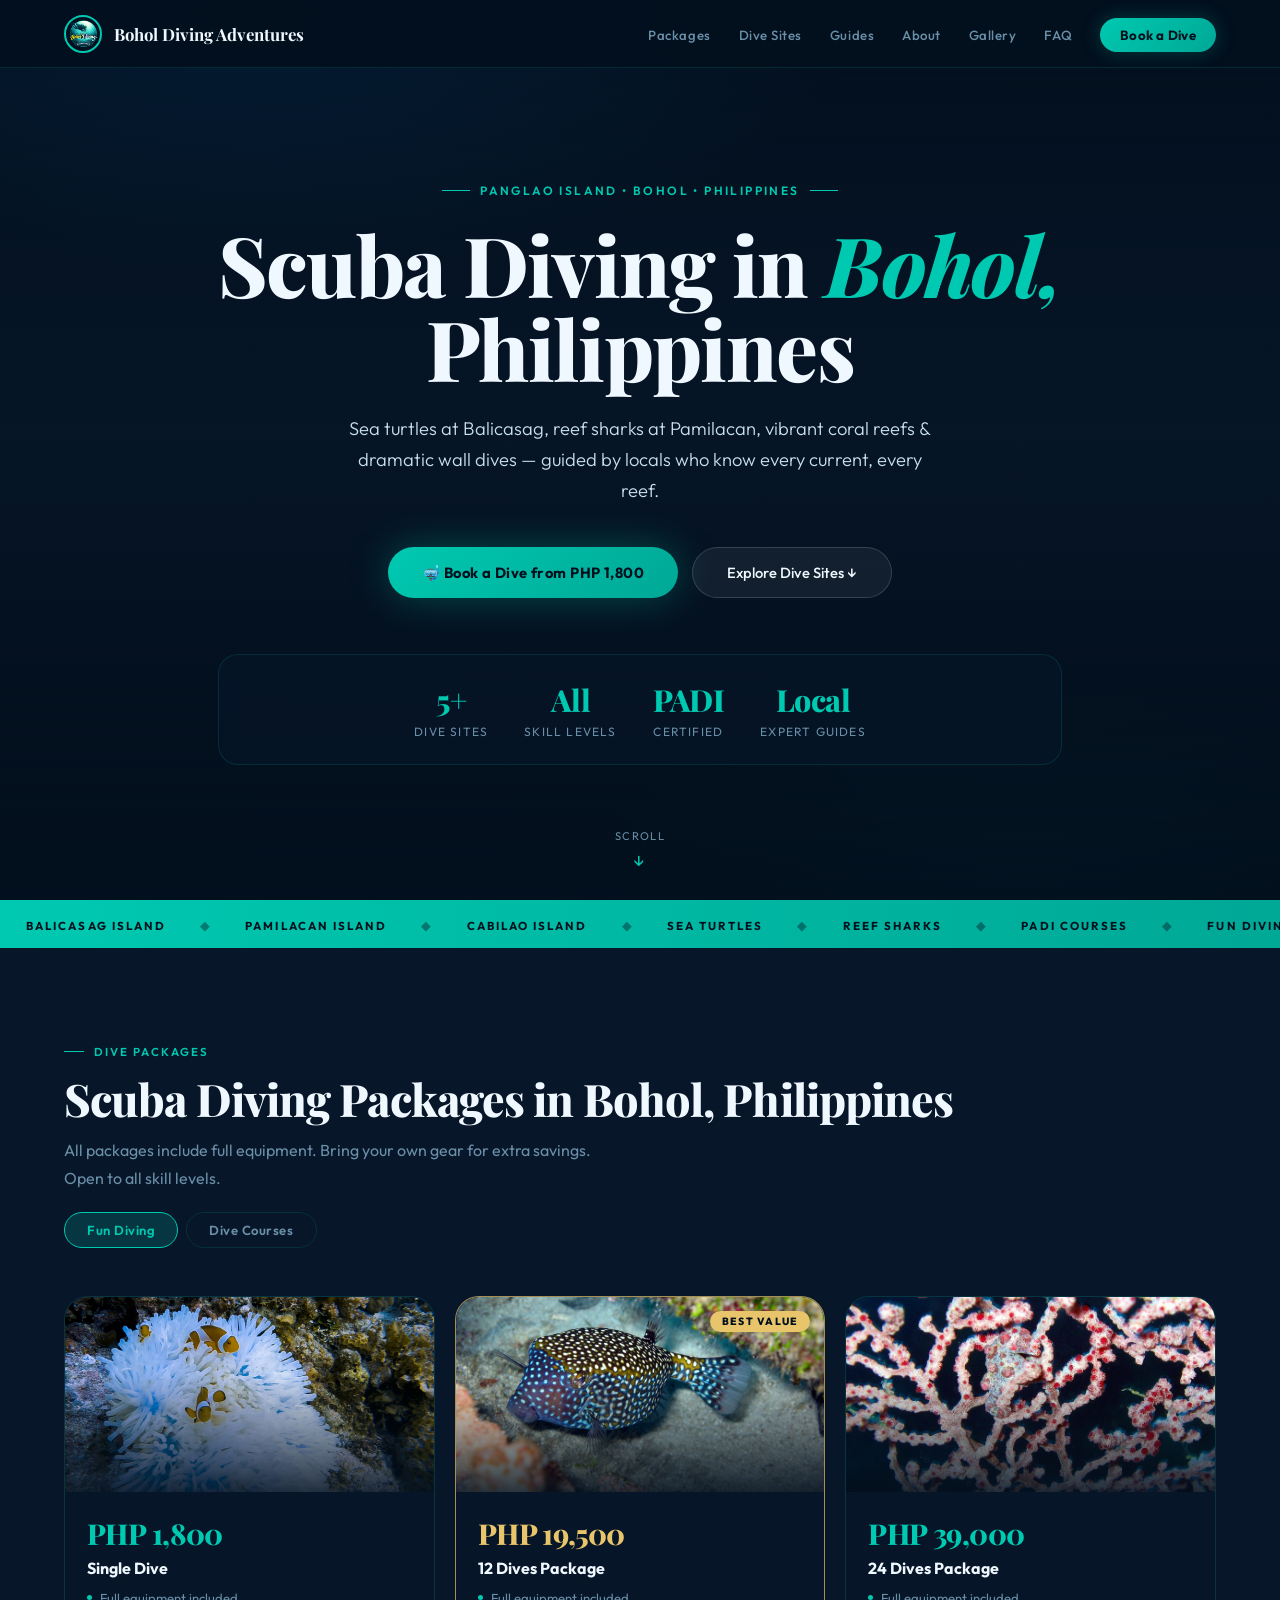
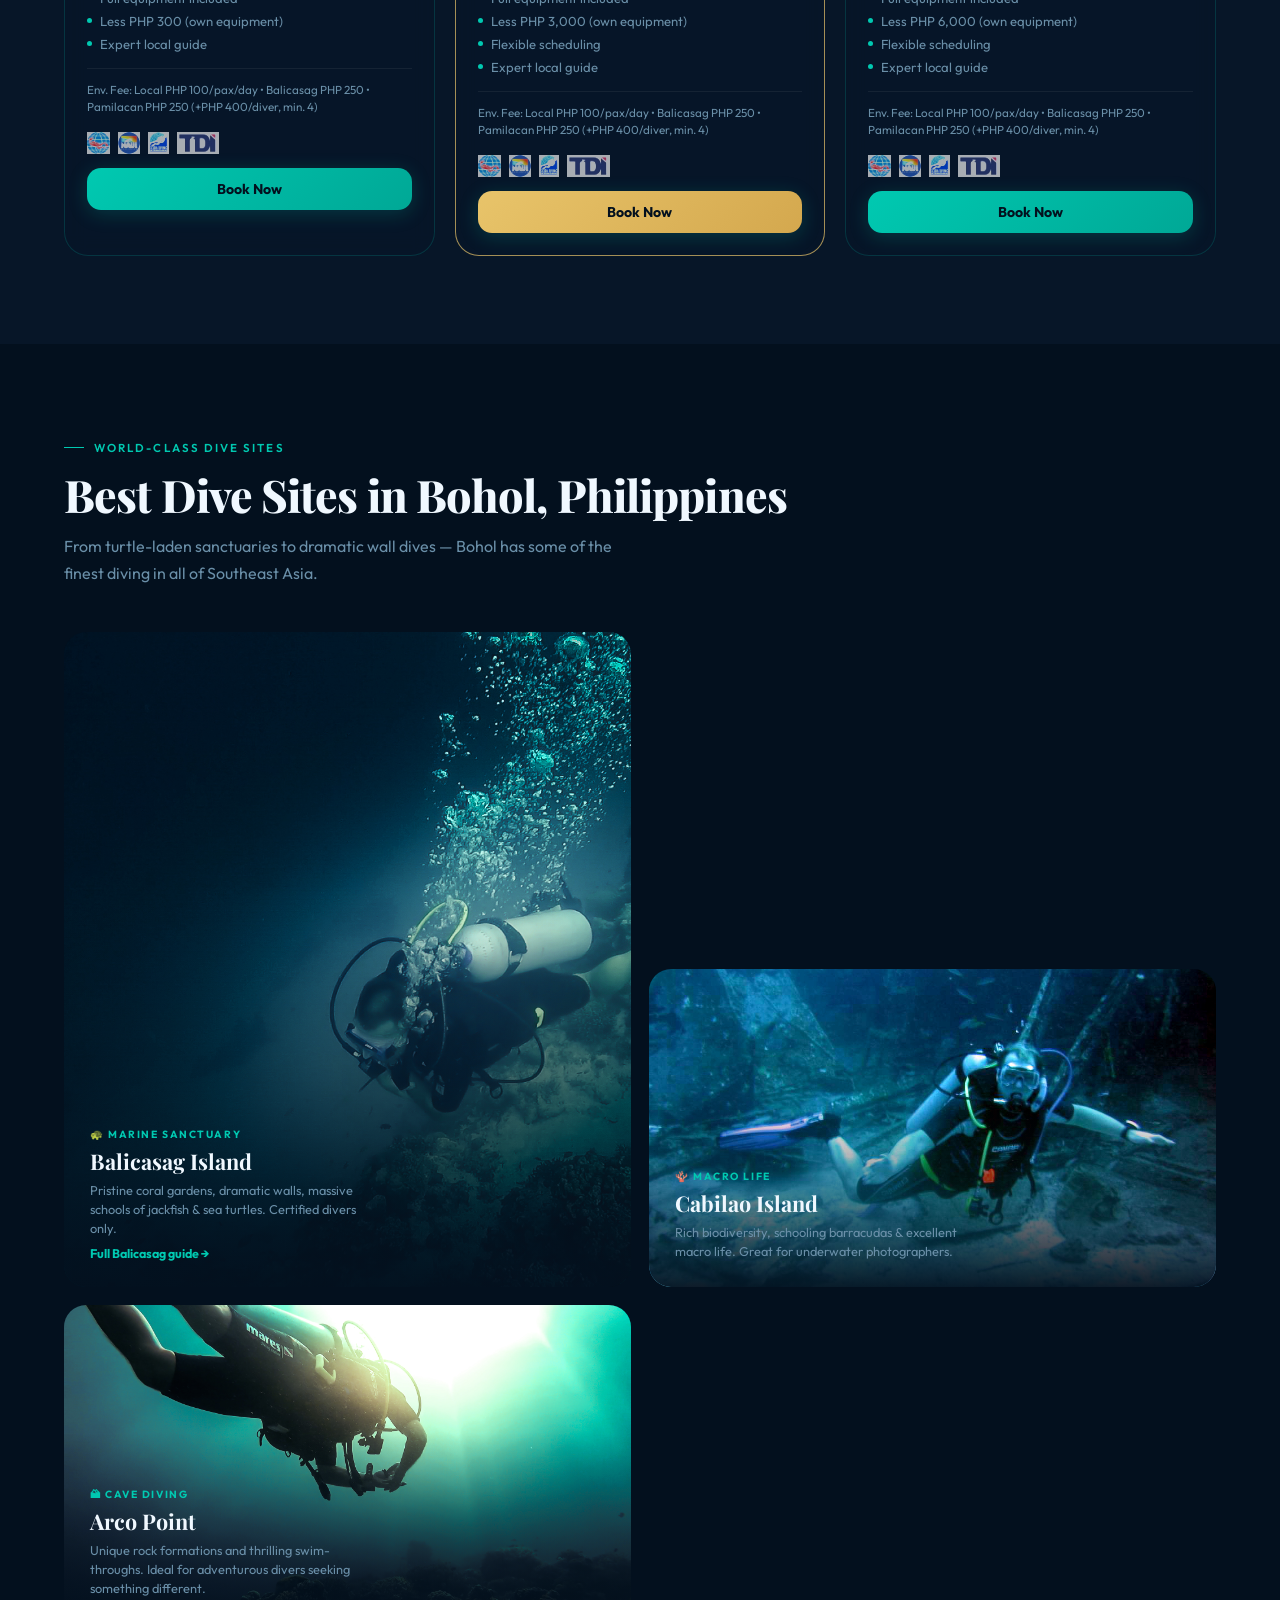
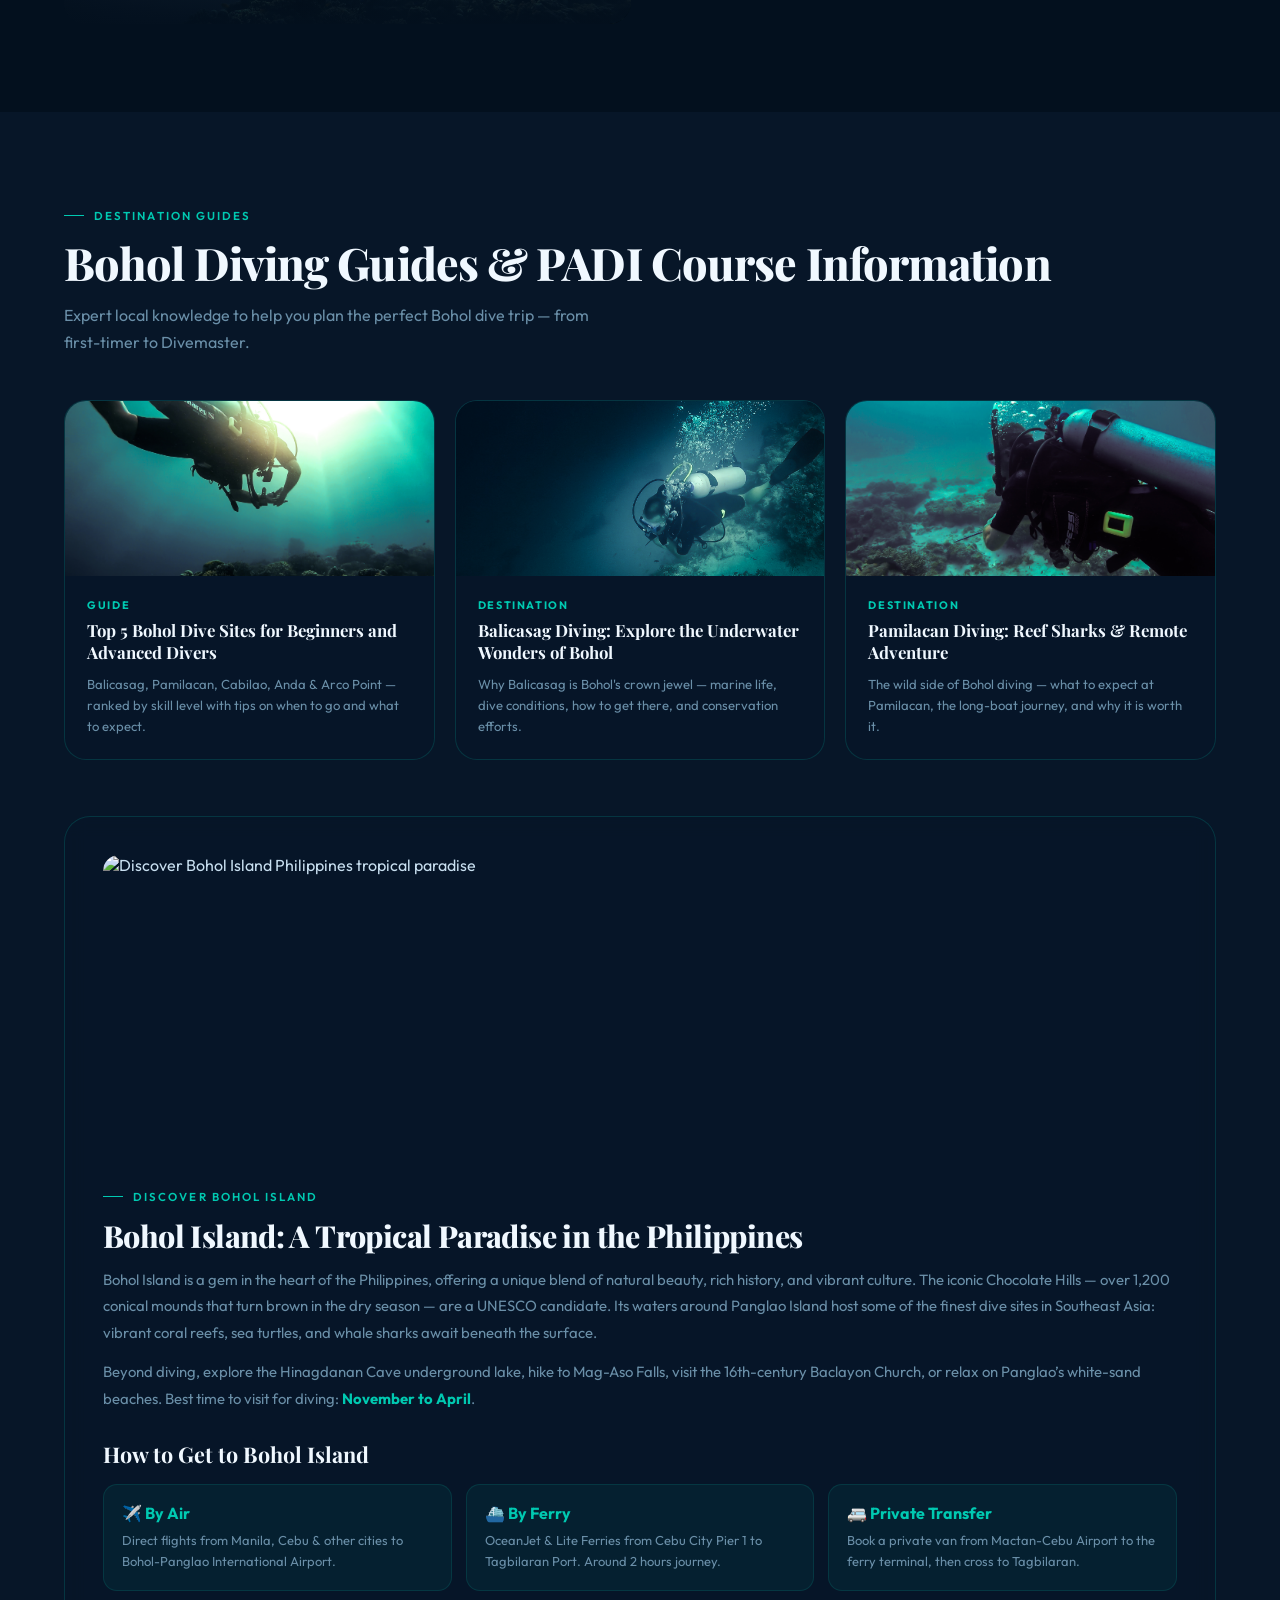
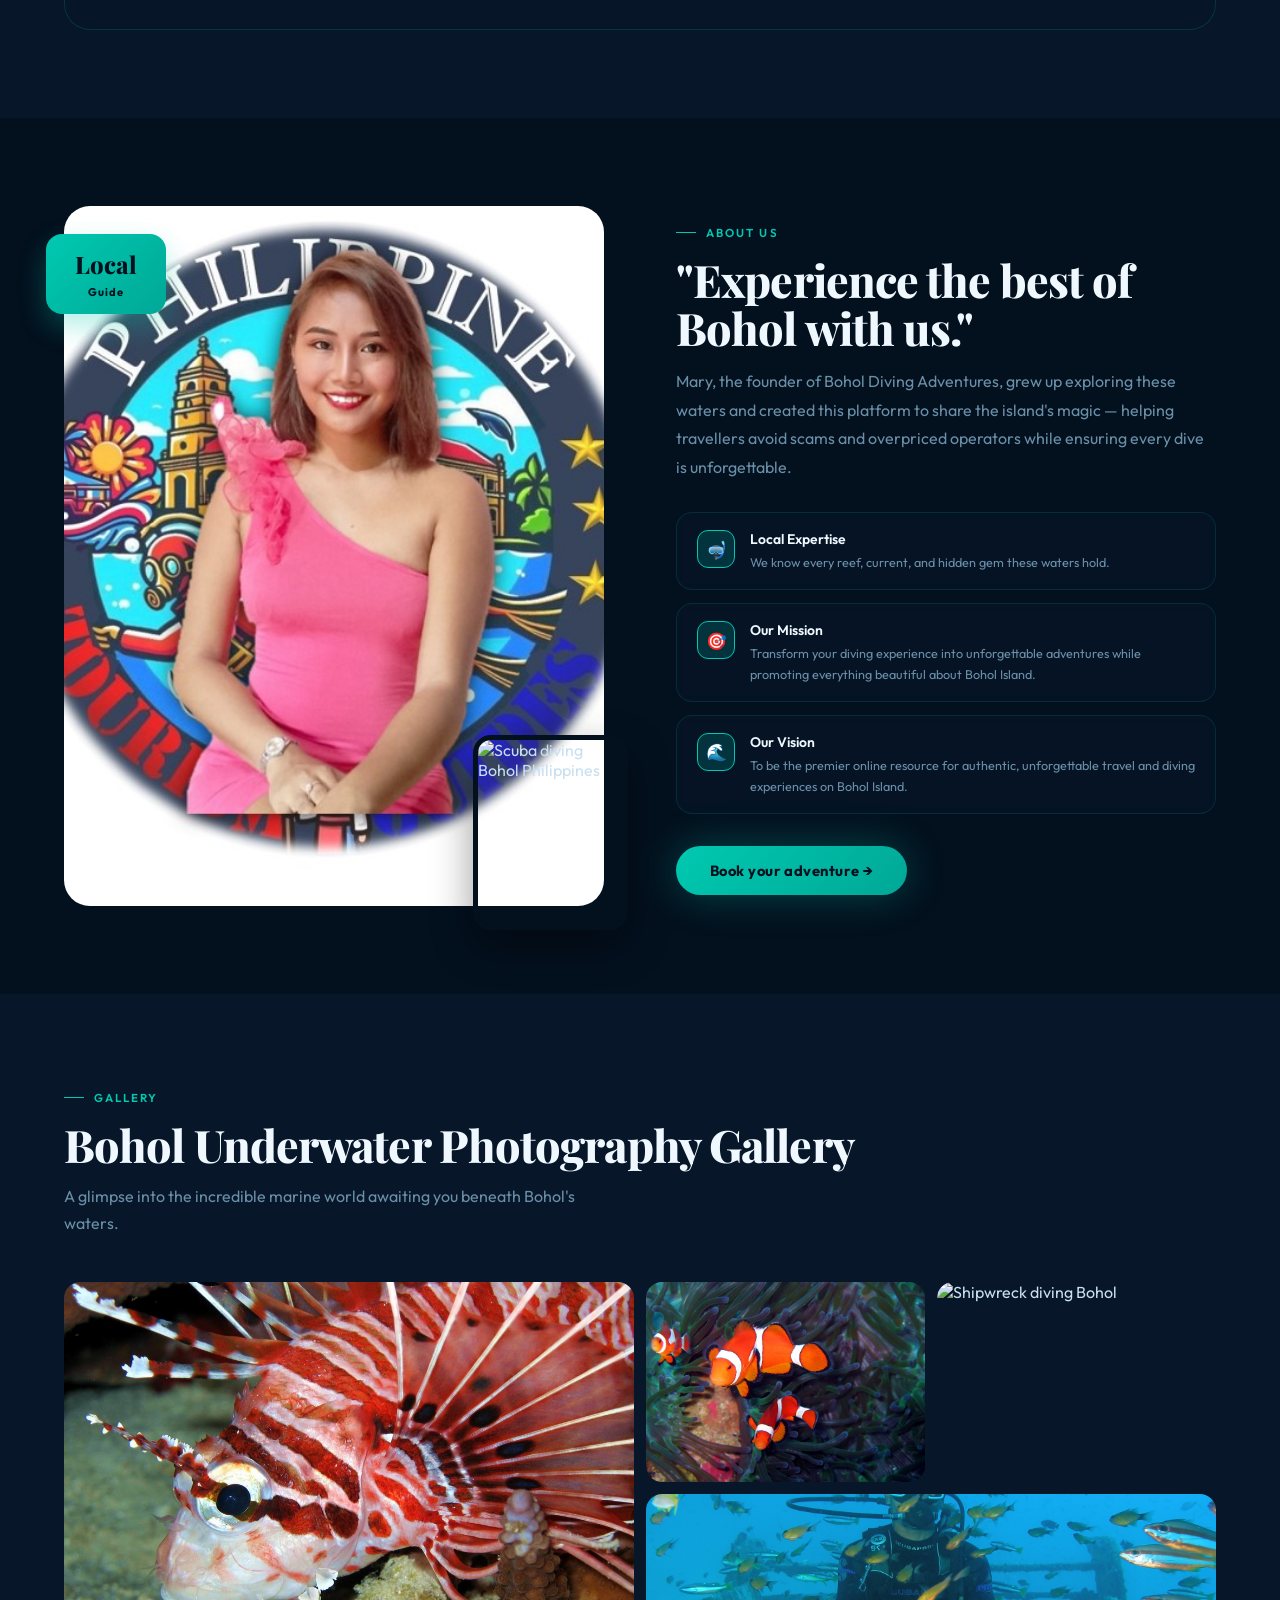
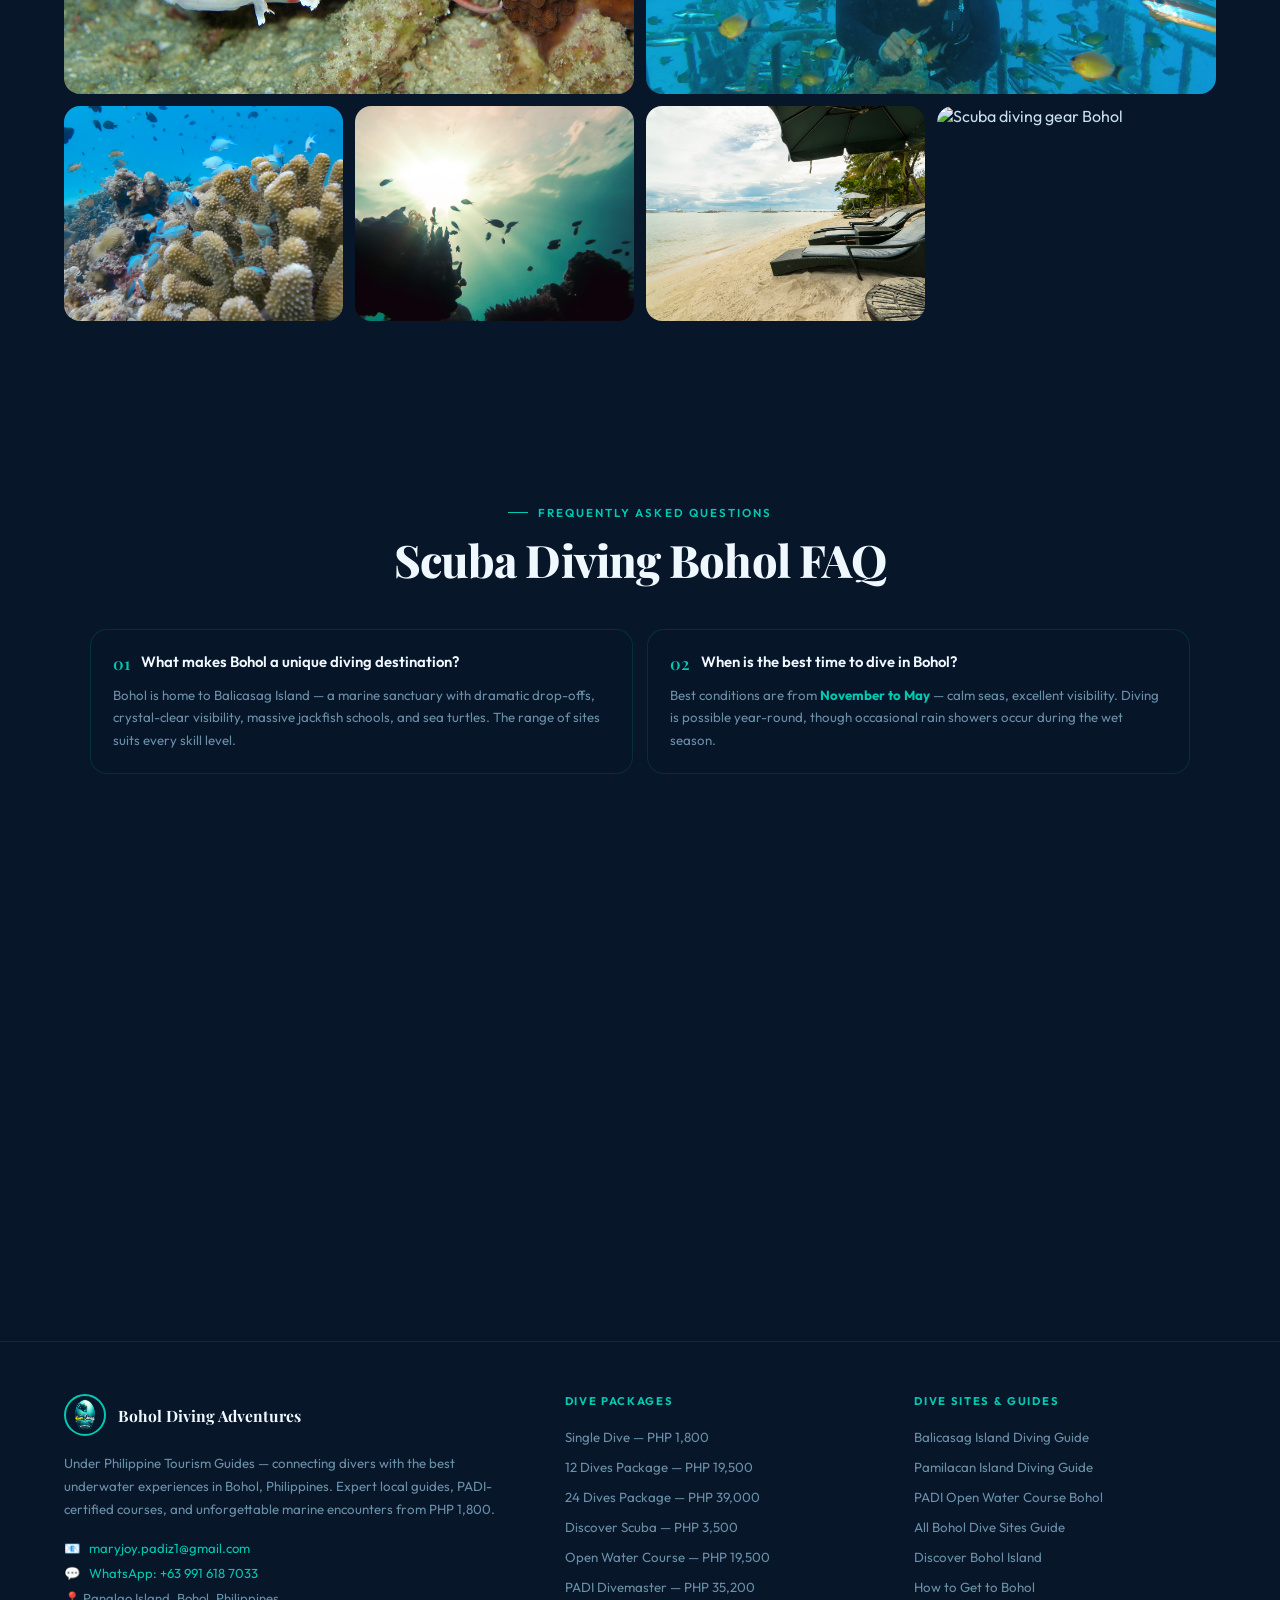
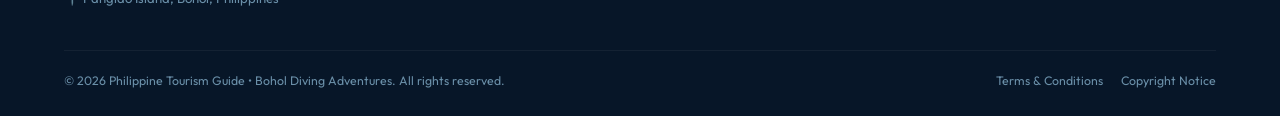
==== commit 320eeab1: "Update print statement from 'Hello' to 'Goodbye'" ====
--- a/index.html
+++ b/index.html
@@ -8,7 +8,7 @@
        PRIMARY SEO META TAGS
        Target keywords: high-volume, transactional, local intent
   ═══════════════════════════════════════════════════════ -->
-  <title>Bohol Diving Adventures | Scuba Diving Bohol Philippines — Balicasag, PADI Courses, Fun Dives from PHP 1,800</title>
+  <title>Bohol Diving Adventures | Scuba Diving Panglao, Philippines</title>
   <meta name="description" content="Book scuba diving in Bohol, Philippines from PHP 1,800. Dive Balicasag sea turtles, Pamilacan reef sharks & Cabilao coral reefs. PADI courses, fun dives & expert local guides. Open daily 7am–6pm.">
   <meta name="keywords" content="scuba diving Bohol Philippines, Bohol diving packages, Balicasag diving, Pamilacan Island diving, Cabilao diving, PADI courses Bohol, fun diving Panglao, scuba diving Panglao Island, Bohol dive sites, sea turtles Bohol, reef sharks Philippines, dive instructor Bohol, Open Water course Philippines, PADI Divemaster Bohol, discover scuba Bohol, underwater adventures Bohol, best dive spots Philippines, Bohol snorkeling, dive with turtles Philippines, Bohol scuba packages">
   <meta name="robots" content="index, follow, max-snippet:-1, max-image-preview:large, max-video-preview:-1">
@@ -167,7 +167,30 @@
               "description": "Professional PADI Divemaster training in Bohol, Philippines."
             }
           ]
-        }
+        },
+        "aggregateRating": {
+          "@type": "AggregateRating",
+          "ratingValue": "5.0",
+          "reviewCount": "2",
+          "bestRating": "5",
+          "worstRating": "1"
+        },
+        "review": [
+          {
+            "@type": "Review",
+            "author": {"@type": "Person", "name": "Andrey Kuznetsov"},
+            "datePublished": "2026-04-29",
+            "reviewRating": {"@type": "Rating", "ratingValue": "5", "bestRating": "5"},
+            "reviewBody": "Great snorkeling tour around the island."
+          },
+          {
+            "@type": "Review",
+            "author": {"@type": "Person", "name": "James Hill"},
+            "datePublished": "2026-04-29",
+            "reviewRating": {"@type": "Rating", "ratingValue": "5", "bestRating": "5"},
+            "reviewBody": "Very professional experience with amazing communication and care. Always felt very safe and well supported without having to do any research, and had an amazing time."
+          }
+        ]
       },
       {
         "@type": "WebSite",
@@ -672,7 +695,7 @@
 
   <div class="package-tab-content" id="tab-courses">
     <article class="pkg-card reveal"><div class="pkg-img"><img src="fish2.jpg" alt="Discover Scuba Diving Bohol" loading="lazy" width="400" height="195"><div class="pkg-badge">Beginner</div></div><div class="pkg-body"><div class="pkg-price">PHP 3,500</div><h3 class="pkg-title">Discover Scuba Diving</h3><ul class="pkg-features"><li>Full equipment included</li><li class="cross">Certification fee not included</li><li>Guaranteed Turtle Dive Site</li></ul><div class="cert-logos" style="margin-top:10px"><img src="padi.jpg" alt="PADI" width="40" height="20"><img src="naui.jpg" alt="NAUI" width="40" height="20"></div><button class="pkg-book-btn book-trigger" style="margin-top:14px">Book Now</button></div></article>
-    <article class="pkg-card featured reveal"><div class="pkg-img"><img src="fish7.jpg" alt="Open Water Course Bohol" loading="lazy" width="400" height="195"><div class="pkg-badge pkg-featured-badge">Most Popular</div></div><div class="pkg-body"><div class="pkg-price">PHP 19,500</div><h3 class="pkg-title">Open Water Course</h3><ul class="pkg-features"><li>Full equipment included</li><li class="cross">Certification fee not included</li><li>Globally recognized certification</li></ul><div class="cert-logos" style="margin-top:10px"><img src="padi.jpg" alt="PADI" width="40" height="20"><img src="naui.jpg" alt="NAUI" width="40" height="20"></div><button class="pkg-book-btn book-trigger" style="margin-top:14px">Book Now</button></div></article>
+    <article class="pkg-card featured reveal"><div class="pkg-img"><img src="fish7.jpg" alt="Open Water Course Bohol" loading="lazy" width="400" height="195"><div class="pkg-badge pkg-featured-badge">Most Popular</div></div><div class="pkg-body"><div class="pkg-price">PHP 19,500</div><h3 class="pkg-title"><a href="/padi-open-water-bohol.html" style="color:inherit;">Open Water Course</a></h3><ul class="pkg-features"><li>Full equipment included</li><li class="cross">Certification fee not included</li><li>Globally recognized certification</li></ul><div class="cert-logos" style="margin-top:10px"><img src="padi.jpg" alt="PADI" width="40" height="20"><img src="naui.jpg" alt="NAUI" width="40" height="20"></div><button class="pkg-book-btn book-trigger" style="margin-top:14px">Book Now</button></div></article>
     <article class="pkg-card reveal"><div class="pkg-img"><img src="fish8.jpg" alt="Advanced Open Water Bohol" loading="lazy" width="400" height="195"></div><div class="pkg-body"><div class="pkg-price">PHP 12,900</div><h3 class="pkg-title">Advanced Open Water</h3><ul class="pkg-features"><li>Full equipment included</li><li class="cross">Certification fee not included</li><li>5 dive specialties</li></ul><div class="cert-logos" style="margin-top:10px"><img src="padi.jpg" alt="PADI" width="40" height="20"></div><button class="pkg-book-btn book-trigger" style="margin-top:14px">Book Now</button></div></article>
     <article class="pkg-card reveal"><div class="pkg-img"><img src="fish9.jpg" alt="Enriched Air Nitrox Bohol" loading="lazy" width="400" height="195"></div><div class="pkg-body"><div class="pkg-price">PHP 5,500</div><h3 class="pkg-title">Enriched Air Diving</h3><ul class="pkg-features"><li>Full equipment included</li><li class="cross">Certification fee not included</li><li>Theory + 1 Dive with Nitrox Tank</li></ul><div class="cert-logos" style="margin-top:10px"><img src="padi.jpg" alt="PADI" width="40" height="20"></div><button class="pkg-book-btn book-trigger" style="margin-top:14px">Book Now</button></div></article>
     <article class="pkg-card reveal"><div class="pkg-img"><img src="fish10.jpg" alt="Rescue Diving Course Bohol" loading="lazy" width="400" height="195"></div><div class="pkg-body"><div class="pkg-price">PHP 19,500</div><h3 class="pkg-title">Rescue Diver Course</h3><ul class="pkg-features"><li>Full equipment included</li><li class="cross">Certification fee not included</li><li>Emergency response skills</li></ul><div class="cert-logos" style="margin-top:10px"><img src="padi.jpg" alt="PADI" width="40" height="20"><img src="naui.jpg" alt="NAUI" width="40" height="20"></div><button class="pkg-book-btn book-trigger" style="margin-top:14px">Book Now</button></div></article>
@@ -691,11 +714,11 @@
     <div class="sites-grid">
       <div class="site-card reveal-l">
         <img src="dive.jpg" alt="Balicasag Island Diving Bohol Philippines" loading="lazy" width="600" height="400">
-        <div class="site-card-overlay"><div class="site-card-tag">&#x1F422; Marine Sanctuary</div><h3>Balicasag Island</h3><p>Pristine coral gardens, dramatic walls, massive schools of jackfish &amp; sea turtles. Certified divers only.</p></div>
+        <div class="site-card-overlay"><div class="site-card-tag">&#x1F422; Marine Sanctuary</div><h3>Balicasag Island</h3><p>Pristine coral gardens, dramatic walls, massive schools of jackfish &amp; sea turtles. Certified divers only.</p><a href="/balicasag-diving.html" style="color:var(--teal);font-size:0.78rem;font-weight:700;margin-top:8px;display:inline-block;">Full Balicasag guide &rarr;</a></div>
       </div>
       <div class="site-card reveal">
         <img src="dive2.jpg" alt="Pamilacan Island Diving Bohol" loading="lazy" width="400" height="225">
-        <div class="site-card-overlay"><div class="site-card-tag">&#x1F988; Reef Sharks</div><h3>Pamilacan Island</h3><p>Reef sharks, sea snakes &amp; occasional manta rays. A boat adventure worth every minute.</p></div>
+        <div class="site-card-overlay"><div class="site-card-tag">&#x1F988; Reef Sharks</div><h3>Pamilacan Island</h3><p>Reef sharks, sea snakes &amp; occasional manta rays. A boat adventure worth every minute.</p><a href="/pamilacan-island-diving.html" style="color:var(--teal);font-size:0.78rem;font-weight:700;margin-top:6px;display:inline-block;">Full Pamilacan guide &rarr;</a></div>
       </div>
       <div class="site-card reveal">
         <img src="dive3.jpg" alt="Cabilao Island Diving Bohol" loading="lazy" width="400" height="225">
@@ -718,15 +741,15 @@
     <div class="articles-grid">
       <article class="article-card reveal">
         <div class="article-card-img"><img src="dive1.jpg" alt="Top 5 Bohol Dive Sites for beginners and advanced divers" loading="lazy" width="400" height="175"></div>
-        <div class="article-card-body"><div class="article-card-cat">Guide</div><h3>Top 5 Bohol Dive Sites for Beginners and Advanced Divers</h3><p>Balicasag, Pamilacan, Cabilao, Anda &amp; Arco Point &mdash; ranked by skill level with tips on when to go and what to expect.</p></div>
+        <div class="article-card-body"><div class="article-card-cat">Guide</div><h3><a href="/bohol-dive-sites-guide.html" style="color:inherit;">Top 5 Bohol Dive Sites for Beginners and Advanced Divers</a></h3><p>Balicasag, Pamilacan, Cabilao, Anda &amp; Arco Point &mdash; ranked by skill level with tips on when to go and what to expect.</p></div>
       </article>
       <article class="article-card reveal">
         <div class="article-card-img"><img src="dive.jpg" alt="Balicasag Diving guide Bohol Philippines" loading="lazy" width="400" height="175"></div>
-        <div class="article-card-body"><div class="article-card-cat">Destination</div><h3>Balicasag Diving: Explore the Underwater Wonders of Bohol</h3><p>Why Balicasag is Bohol&#39;s crown jewel &mdash; marine life, dive conditions, how to get there, and conservation efforts.</p></div>
+        <div class="article-card-body"><div class="article-card-cat">Destination</div><h3><a href="/balicasag-diving.html" style="color:inherit;">Balicasag Diving: Explore the Underwater Wonders of Bohol</a></h3><p>Why Balicasag is Bohol&#39;s crown jewel &mdash; marine life, dive conditions, how to get there, and conservation efforts.</p></div>
       </article>
       <article class="article-card reveal">
         <div class="article-card-img"><img src="dive2.jpg" alt="Pamilacan Diving guide Bohol Philippines" loading="lazy" width="400" height="175"></div>
-        <div class="article-card-body"><div class="article-card-cat">Destination</div><h3>Pamilacan Diving: Reef Sharks &amp; Remote Adventure</h3><p>The wild side of Bohol diving &mdash; what to expect at Pamilacan, the long-boat journey, and why it is worth it.</p></div>
+        <div class="article-card-body"><div class="article-card-cat">Destination</div><h3><a href="/pamilacan-island-diving.html" style="color:inherit;">Pamilacan Diving: Reef Sharks &amp; Remote Adventure</a></h3><p>The wild side of Bohol diving &mdash; what to expect at Pamilacan, the long-boat journey, and why it is worth it.</p></div>
       </article>
     </div>
     <!-- Bohol Island article -->
@@ -835,10 +858,10 @@
     <div>
       <div class="footer-col-title">Dive Sites &amp; Guides</div>
       <ul class="footer-links">
-        <li><a href="#dive-sites">Balicasag Island</a></li>
-        <li><a href="#dive-sites">Pamilacan Island</a></li>
-        <li><a href="#dive-sites">Cabilao Island</a></li>
-        <li><a href="#dive-sites">Arco Point</a></li>
+        <li><a href="/balicasag-diving.html">Balicasag Island Diving Guide</a></li>
+        <li><a href="/pamilacan-island-diving.html">Pamilacan Island Diving Guide</a></li>
+        <li><a href="/padi-open-water-bohol.html">PADI Open Water Course Bohol</a></li>
+        <li><a href="/bohol-dive-sites-guide.html">All Bohol Dive Sites Guide</a></li>
         <li><a href="#boholisland">Discover Bohol Island</a></li>
         <li><a href="#tobohol">How to Get to Bohol</a></li>
       </ul>
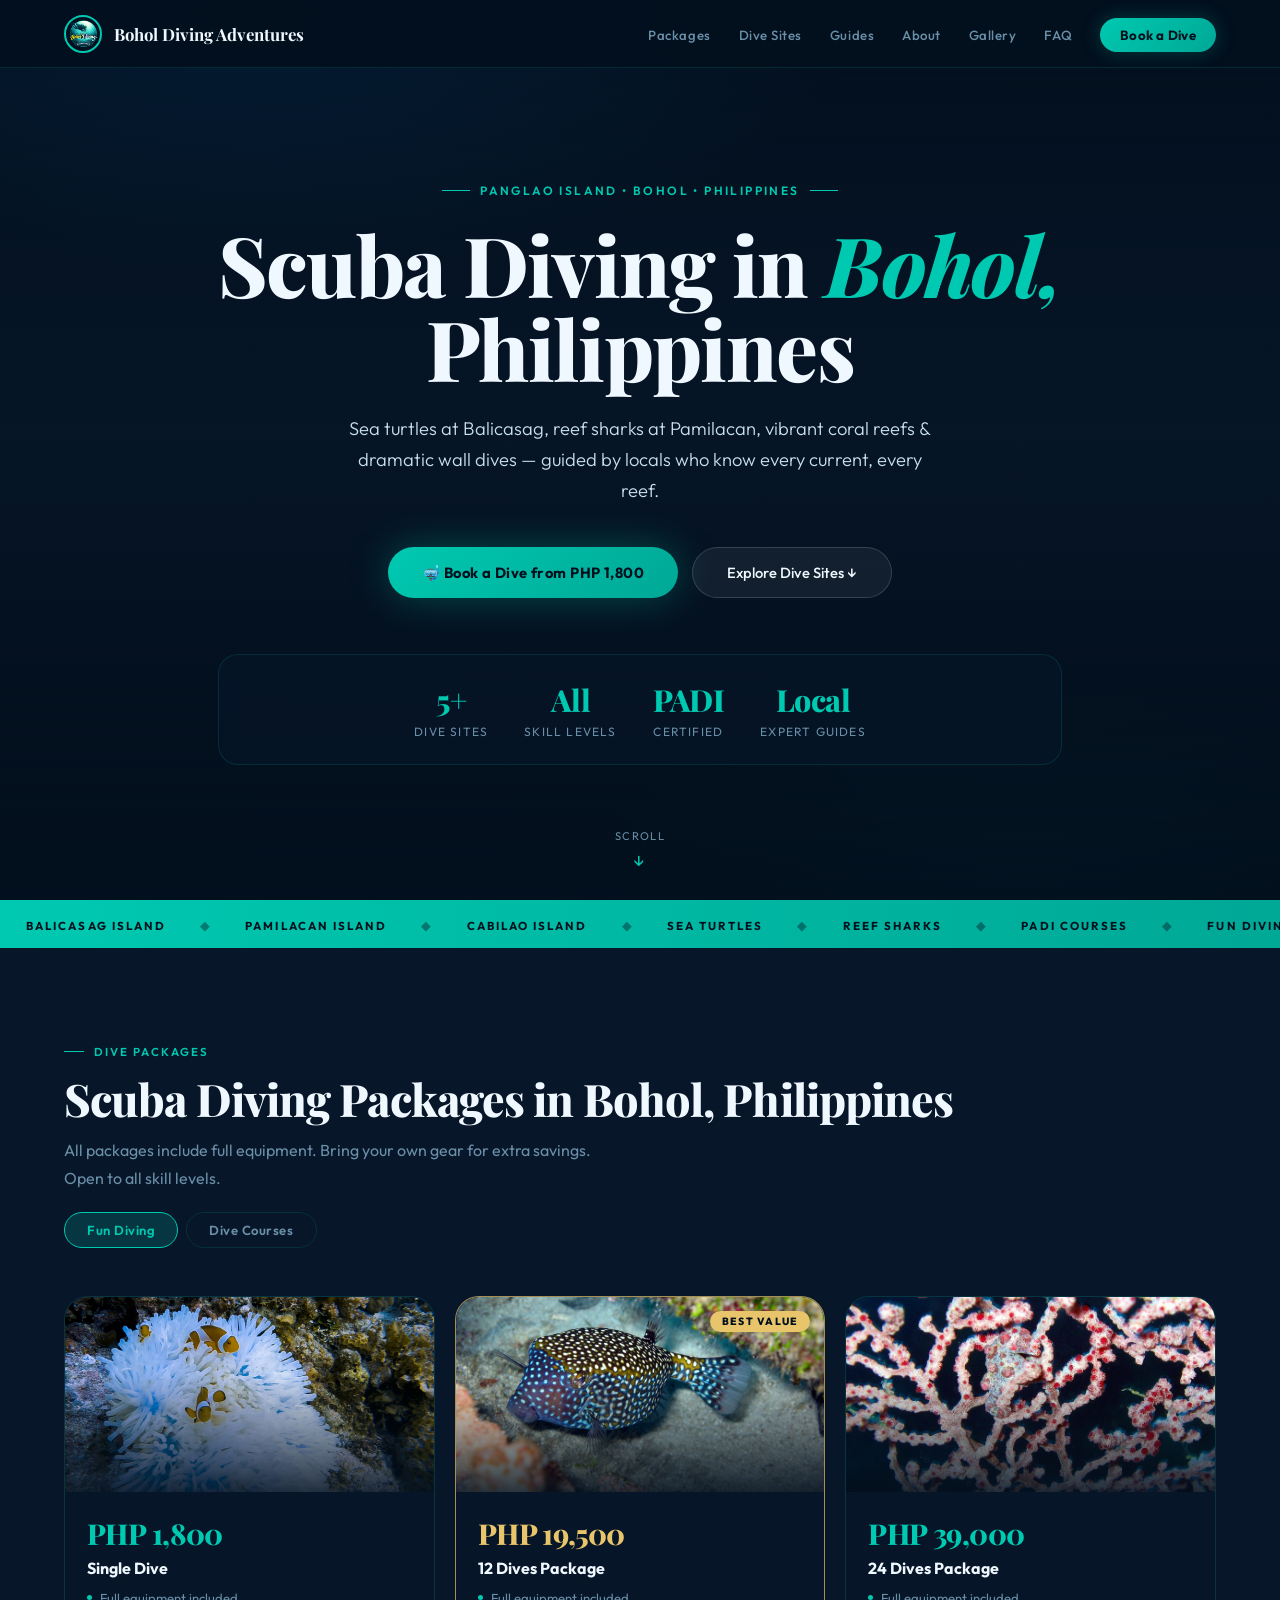
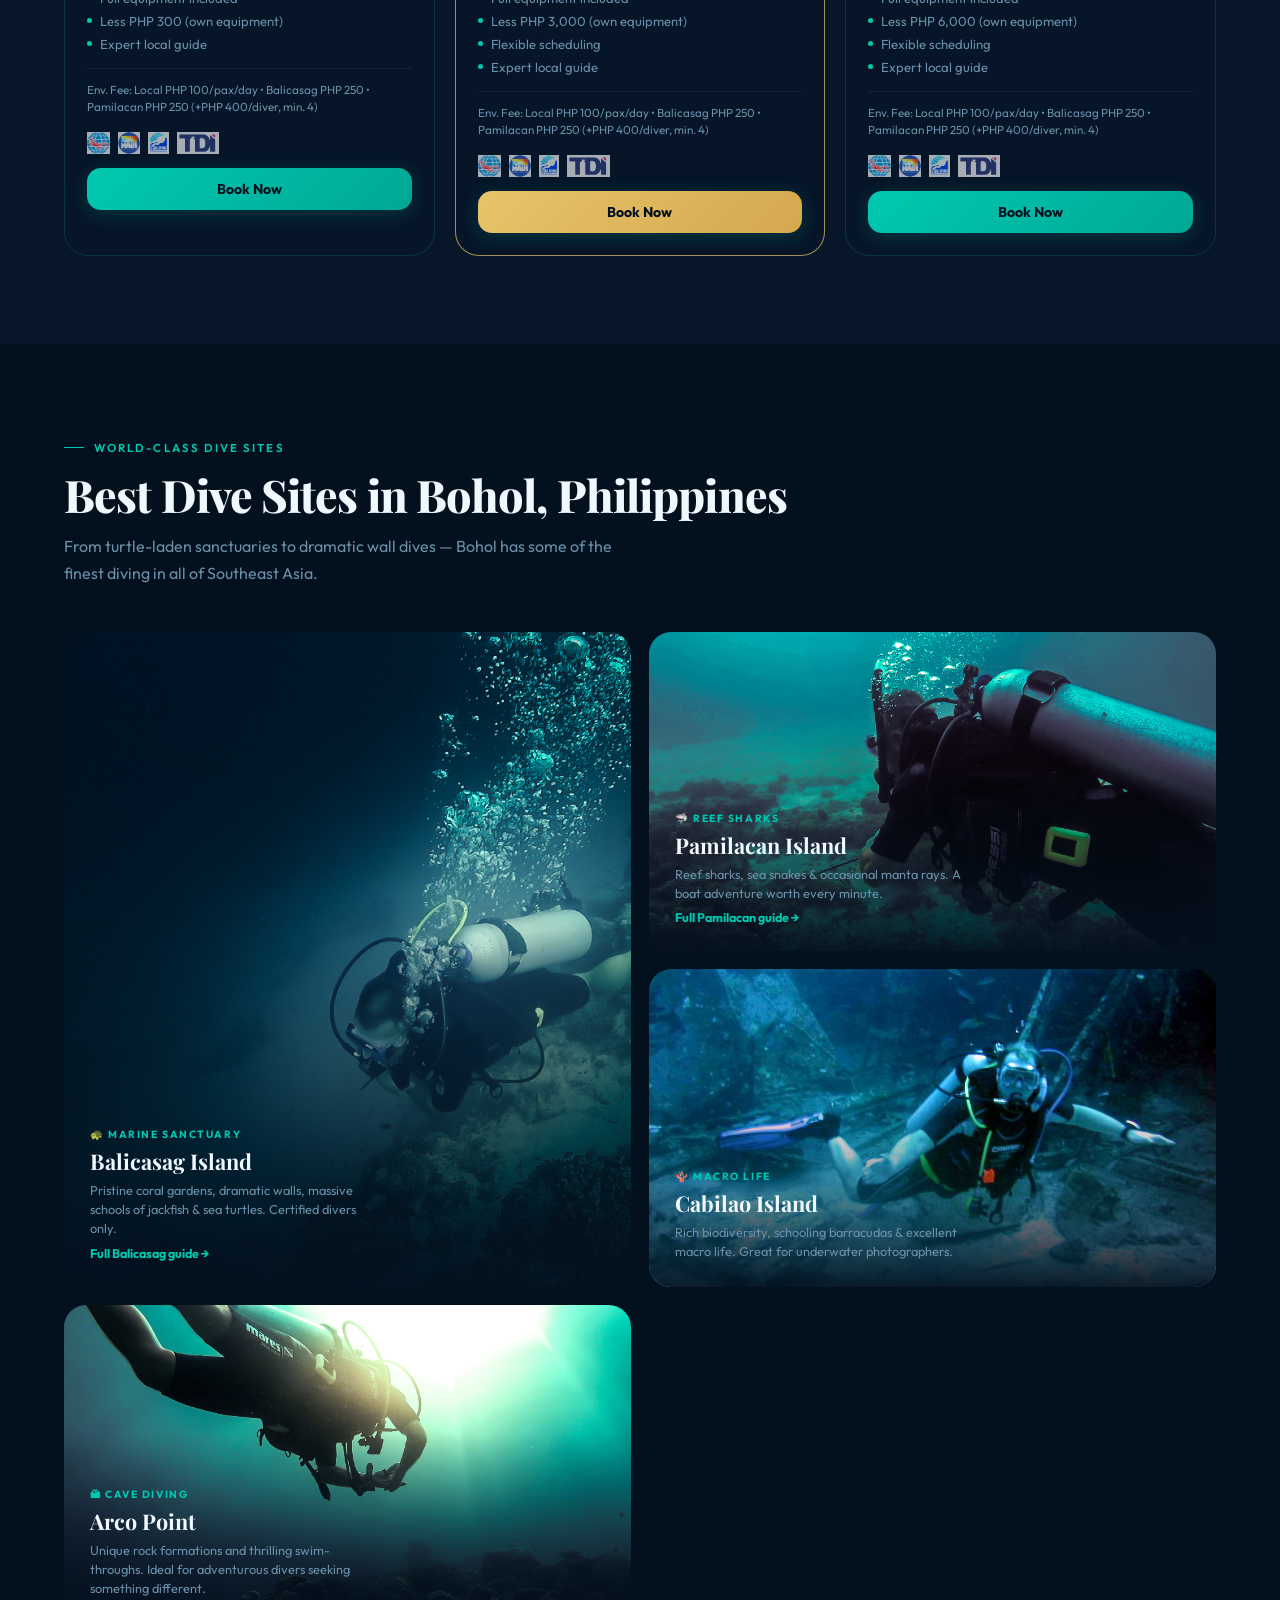
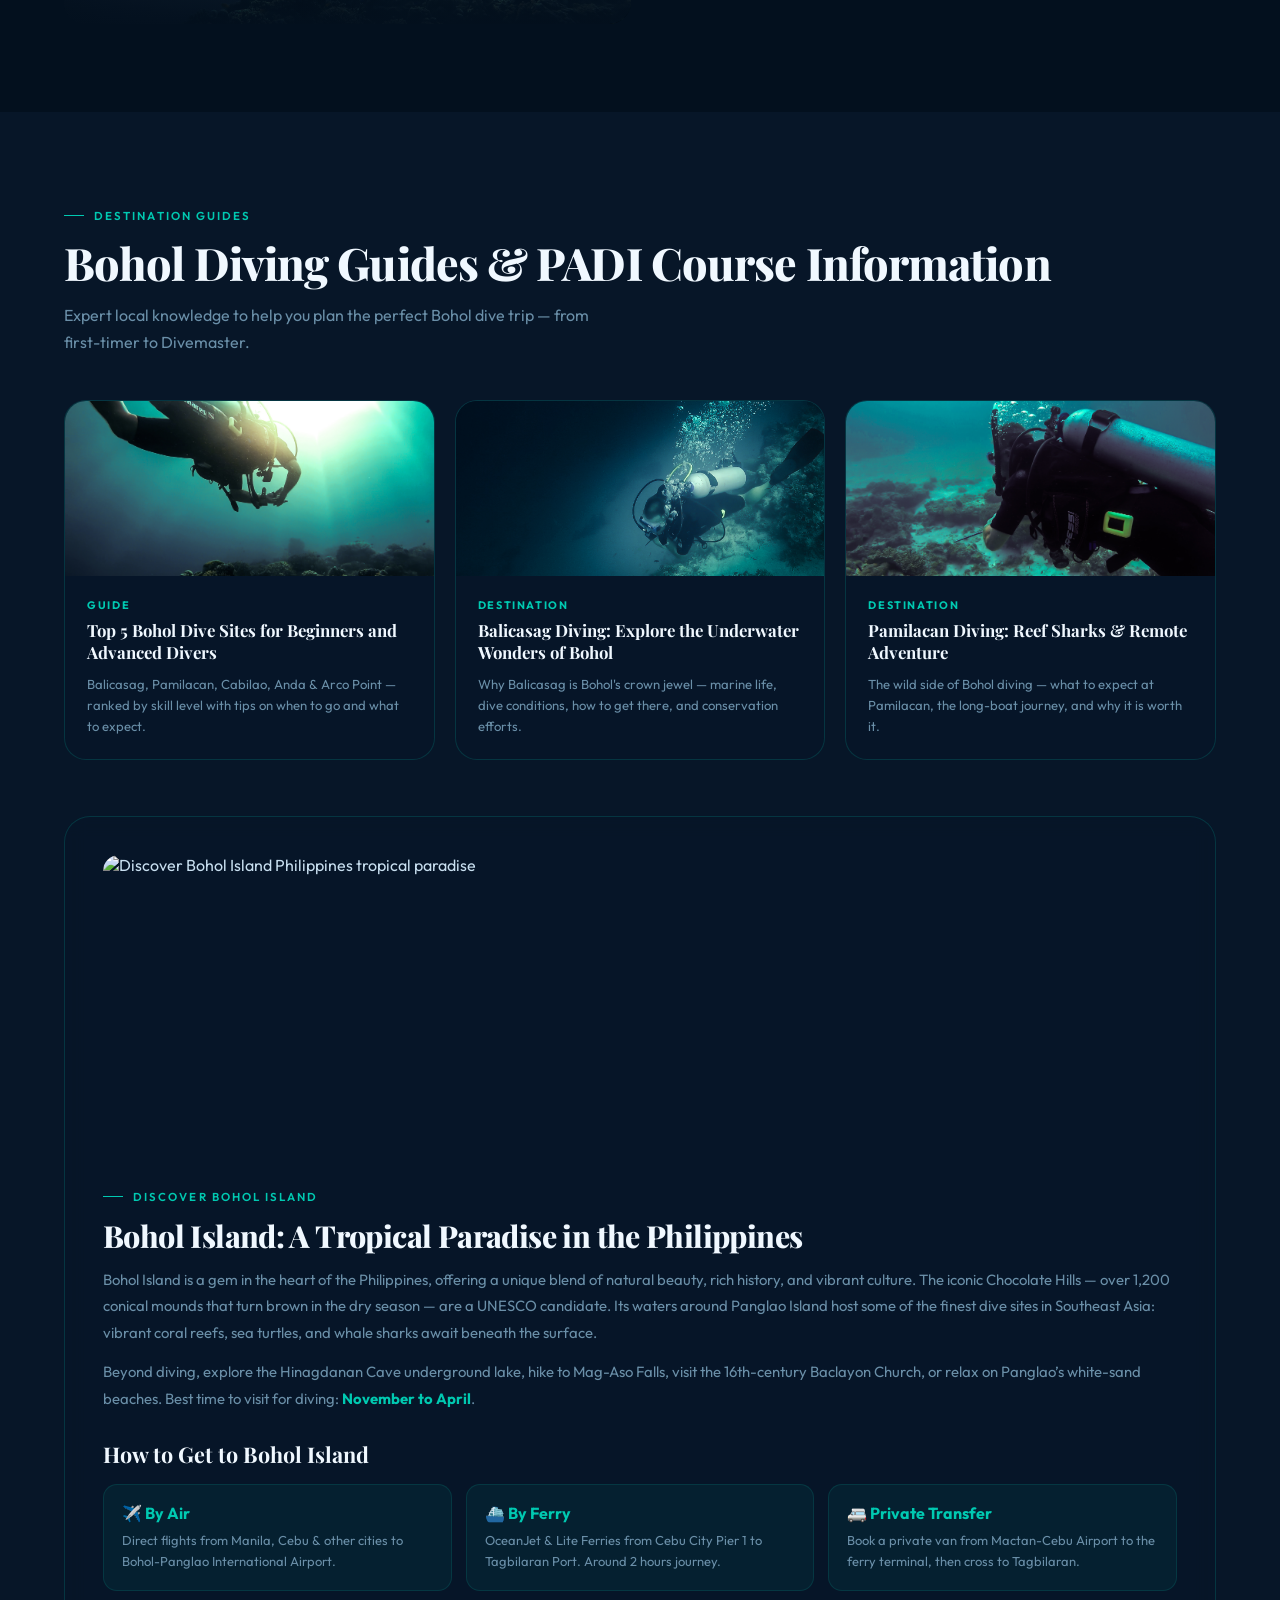
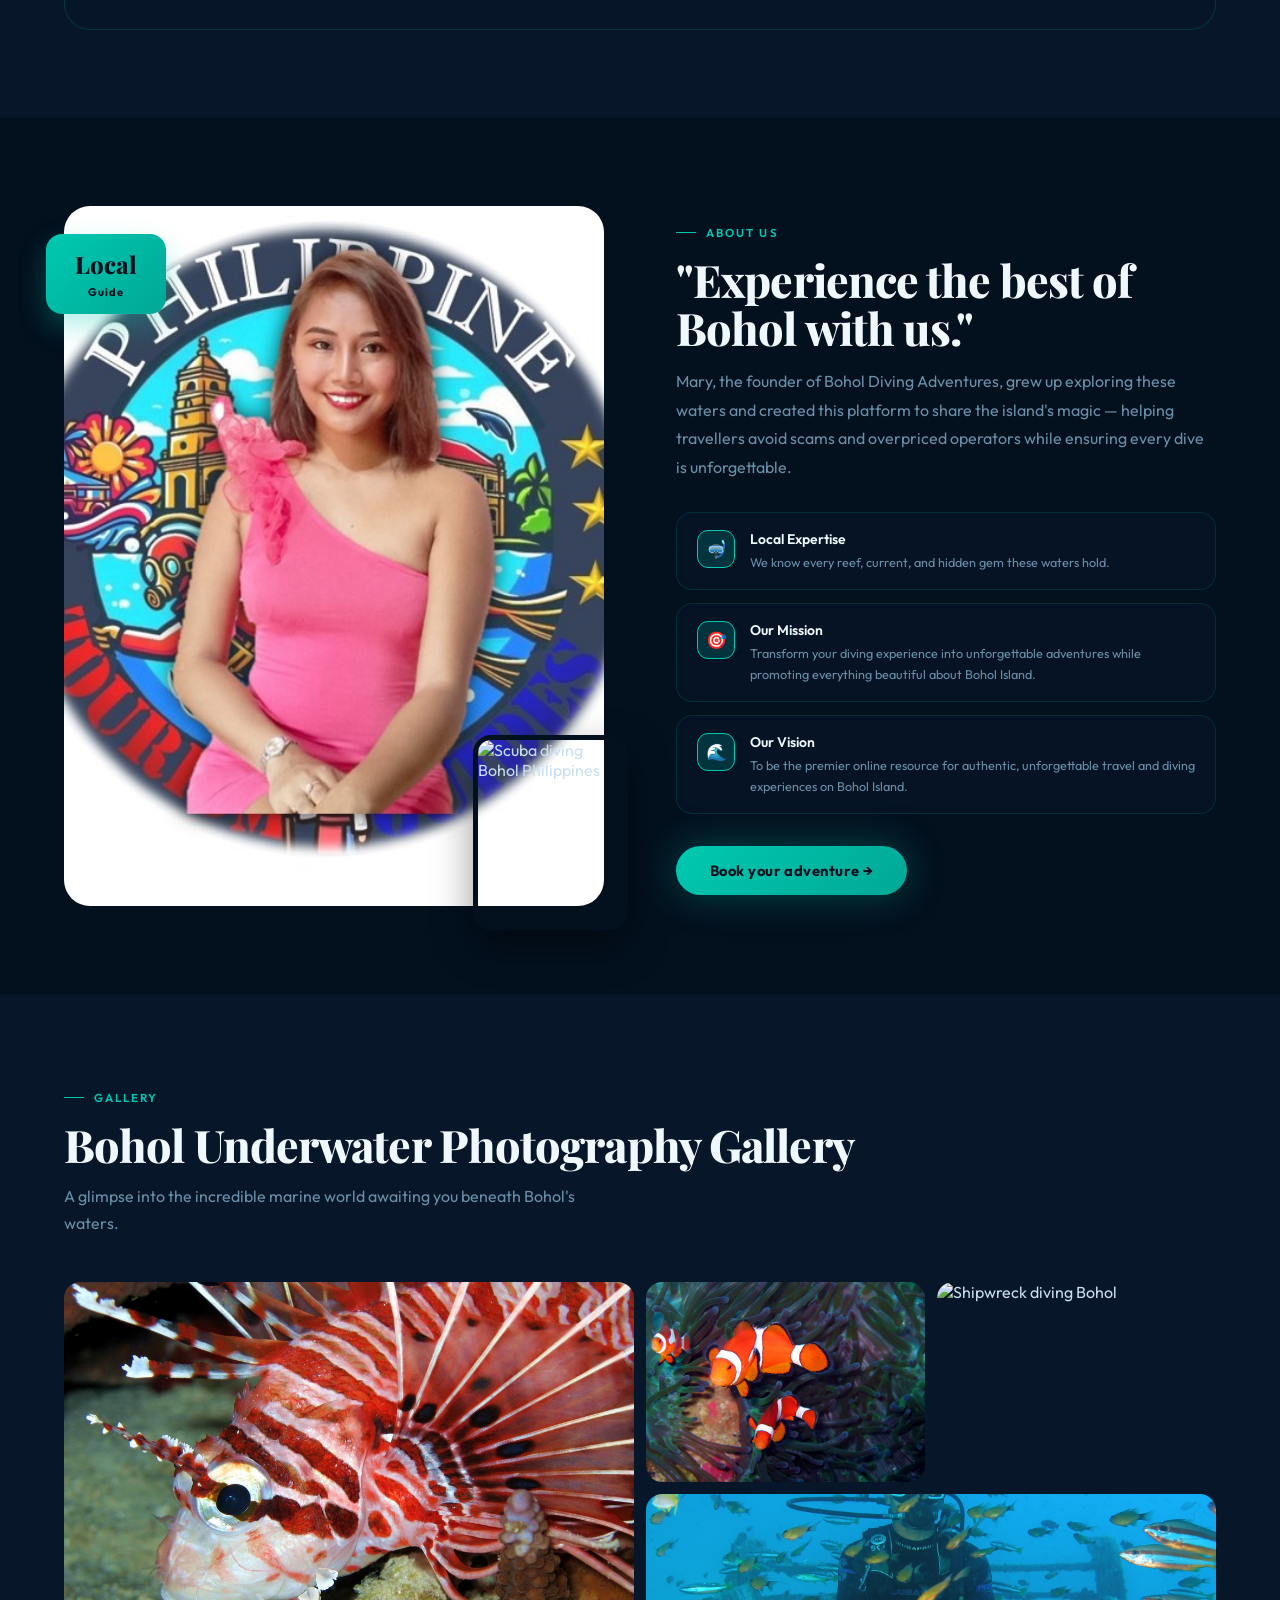
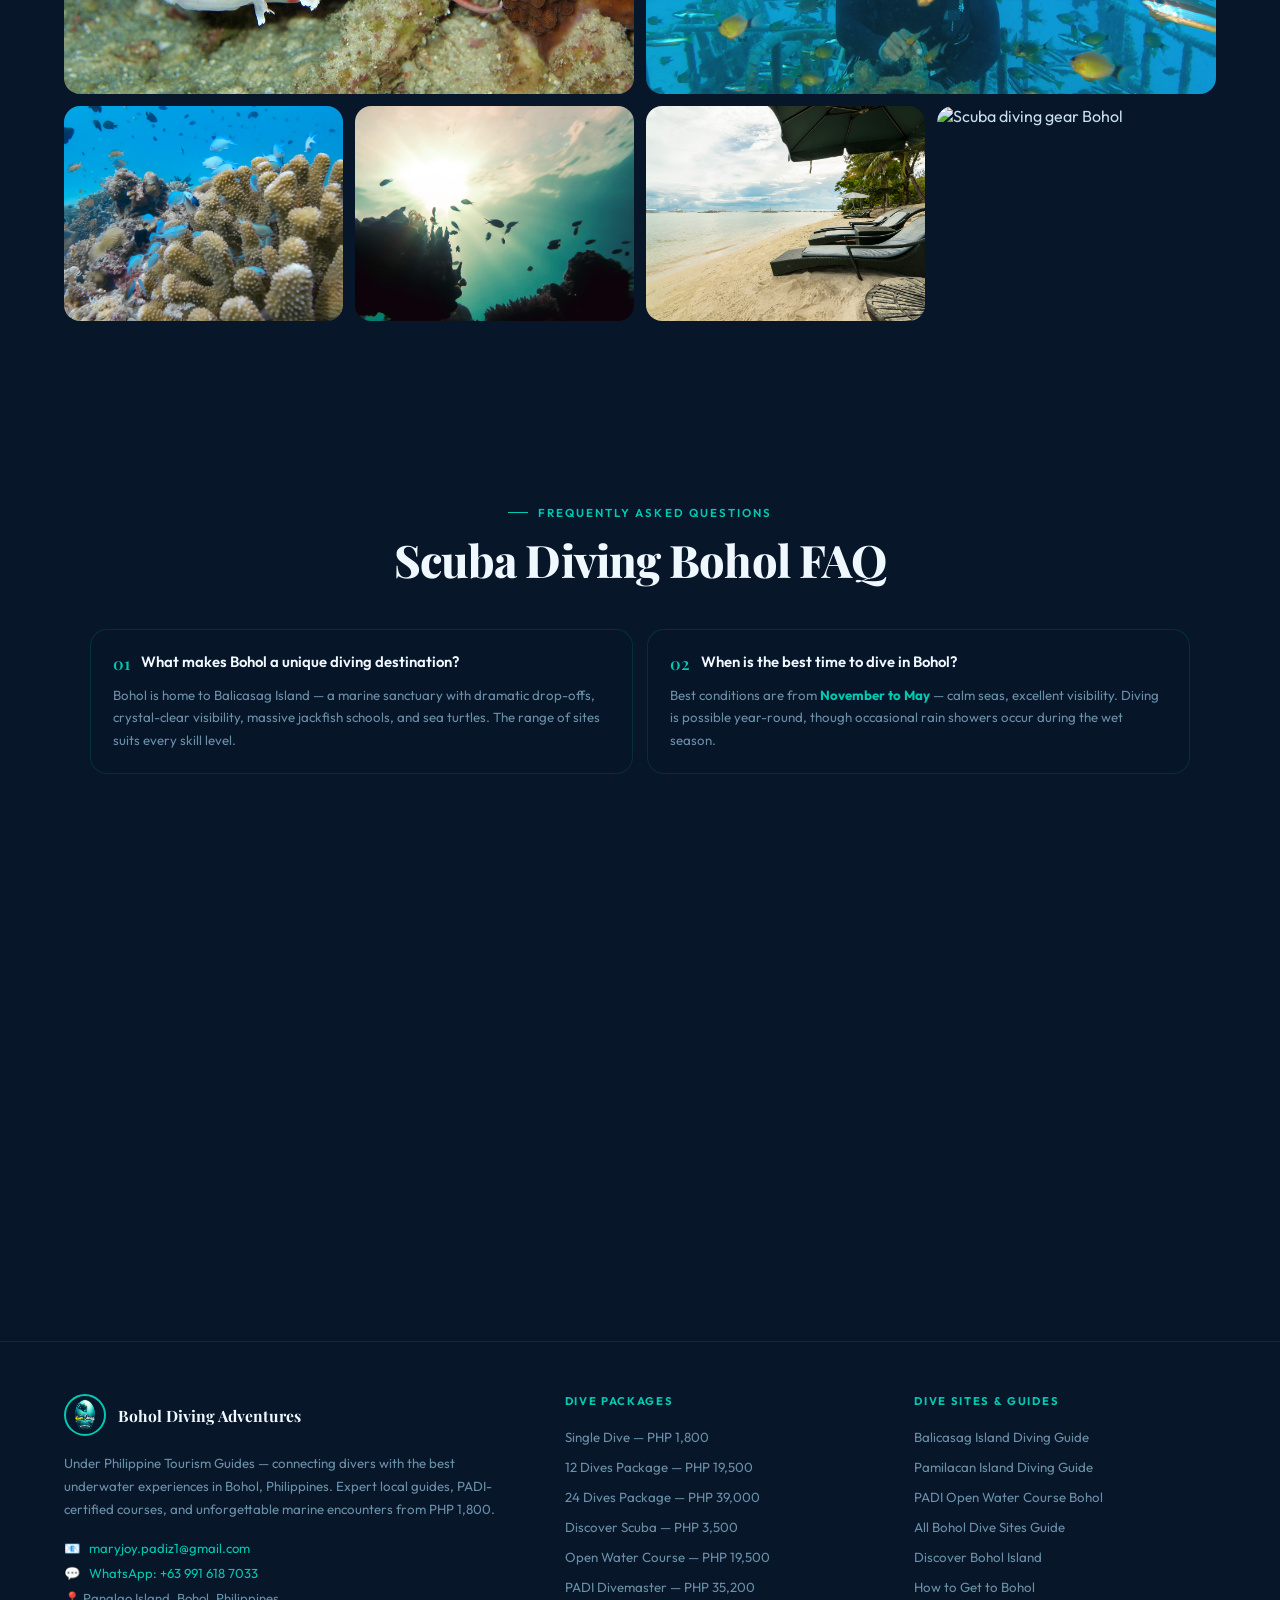
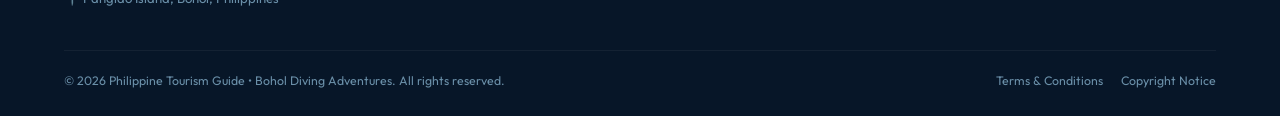
==== commit 222682b0: "Update index.html" ====
--- a/index.html
+++ b/index.html
@@ -695,7 +695,7 @@
 
   <div class="package-tab-content" id="tab-courses">
     <article class="pkg-card reveal"><div class="pkg-img"><img src="fish2.jpg" alt="Discover Scuba Diving Bohol" loading="lazy" width="400" height="195"><div class="pkg-badge">Beginner</div></div><div class="pkg-body"><div class="pkg-price">PHP 3,500</div><h3 class="pkg-title">Discover Scuba Diving</h3><ul class="pkg-features"><li>Full equipment included</li><li class="cross">Certification fee not included</li><li>Guaranteed Turtle Dive Site</li></ul><div class="cert-logos" style="margin-top:10px"><img src="padi.jpg" alt="PADI" width="40" height="20"><img src="naui.jpg" alt="NAUI" width="40" height="20"></div><button class="pkg-book-btn book-trigger" style="margin-top:14px">Book Now</button></div></article>
-    <article class="pkg-card featured reveal"><div class="pkg-img"><img src="fish7.jpg" alt="Open Water Course Bohol" loading="lazy" width="400" height="195"><div class="pkg-badge pkg-featured-badge">Most Popular</div></div><div class="pkg-body"><div class="pkg-price">PHP 19,500</div><h3 class="pkg-title"><a href="/padi-open-water-bohol.html" style="color:inherit;">Open Water Course</a></h3><ul class="pkg-features"><li>Full equipment included</li><li class="cross">Certification fee not included</li><li>Globally recognized certification</li></ul><div class="cert-logos" style="margin-top:10px"><img src="padi.jpg" alt="PADI" width="40" height="20"><img src="naui.jpg" alt="NAUI" width="40" height="20"></div><button class="pkg-book-btn book-trigger" style="margin-top:14px">Book Now</button></div></article>
+    <article class="pkg-card featured reveal"><div class="pkg-img"><img src="fish7.jpg" alt="Open Water Course Bohol" loading="lazy" width="400" height="195"><div class="pkg-badge pkg-featured-badge">Most Popular</div></div><div class="pkg-body"><div class="pkg-price">PHP 19,500</div><h3 class="pkg-title"><a href="/padi-open-water-bohol/" style="color:inherit;">Open Water Course</a></h3><ul class="pkg-features"><li>Full equipment included</li><li class="cross">Certification fee not included</li><li>Globally recognized certification</li></ul><div class="cert-logos" style="margin-top:10px"><img src="padi.jpg" alt="PADI" width="40" height="20"><img src="naui.jpg" alt="NAUI" width="40" height="20"></div><button class="pkg-book-btn book-trigger" style="margin-top:14px">Book Now</button></div></article>
     <article class="pkg-card reveal"><div class="pkg-img"><img src="fish8.jpg" alt="Advanced Open Water Bohol" loading="lazy" width="400" height="195"></div><div class="pkg-body"><div class="pkg-price">PHP 12,900</div><h3 class="pkg-title">Advanced Open Water</h3><ul class="pkg-features"><li>Full equipment included</li><li class="cross">Certification fee not included</li><li>5 dive specialties</li></ul><div class="cert-logos" style="margin-top:10px"><img src="padi.jpg" alt="PADI" width="40" height="20"></div><button class="pkg-book-btn book-trigger" style="margin-top:14px">Book Now</button></div></article>
     <article class="pkg-card reveal"><div class="pkg-img"><img src="fish9.jpg" alt="Enriched Air Nitrox Bohol" loading="lazy" width="400" height="195"></div><div class="pkg-body"><div class="pkg-price">PHP 5,500</div><h3 class="pkg-title">Enriched Air Diving</h3><ul class="pkg-features"><li>Full equipment included</li><li class="cross">Certification fee not included</li><li>Theory + 1 Dive with Nitrox Tank</li></ul><div class="cert-logos" style="margin-top:10px"><img src="padi.jpg" alt="PADI" width="40" height="20"></div><button class="pkg-book-btn book-trigger" style="margin-top:14px">Book Now</button></div></article>
     <article class="pkg-card reveal"><div class="pkg-img"><img src="fish10.jpg" alt="Rescue Diving Course Bohol" loading="lazy" width="400" height="195"></div><div class="pkg-body"><div class="pkg-price">PHP 19,500</div><h3 class="pkg-title">Rescue Diver Course</h3><ul class="pkg-features"><li>Full equipment included</li><li class="cross">Certification fee not included</li><li>Emergency response skills</li></ul><div class="cert-logos" style="margin-top:10px"><img src="padi.jpg" alt="PADI" width="40" height="20"><img src="naui.jpg" alt="NAUI" width="40" height="20"></div><button class="pkg-book-btn book-trigger" style="margin-top:14px">Book Now</button></div></article>
@@ -714,11 +714,11 @@
     <div class="sites-grid">
       <div class="site-card reveal-l">
         <img src="dive.jpg" alt="Balicasag Island Diving Bohol Philippines" loading="lazy" width="600" height="400">
-        <div class="site-card-overlay"><div class="site-card-tag">&#x1F422; Marine Sanctuary</div><h3>Balicasag Island</h3><p>Pristine coral gardens, dramatic walls, massive schools of jackfish &amp; sea turtles. Certified divers only.</p><a href="/balicasag-diving.html" style="color:var(--teal);font-size:0.78rem;font-weight:700;margin-top:8px;display:inline-block;">Full Balicasag guide &rarr;</a></div>
+        <div class="site-card-overlay"><div class="site-card-tag">&#x1F422; Marine Sanctuary</div><h3>Balicasag Island</h3><p>Pristine coral gardens, dramatic walls, massive schools of jackfish &amp; sea turtles. Certified divers only.</p><a href="/balicasag-diving/" style="color:var(--teal);font-size:0.78rem;font-weight:700;margin-top:8px;display:inline-block;">Full Balicasag guide &rarr;</a></div>
       </div>
       <div class="site-card reveal">
         <img src="dive2.jpg" alt="Pamilacan Island Diving Bohol" loading="lazy" width="400" height="225">
-        <div class="site-card-overlay"><div class="site-card-tag">&#x1F988; Reef Sharks</div><h3>Pamilacan Island</h3><p>Reef sharks, sea snakes &amp; occasional manta rays. A boat adventure worth every minute.</p><a href="/pamilacan-island-diving.html" style="color:var(--teal);font-size:0.78rem;font-weight:700;margin-top:6px;display:inline-block;">Full Pamilacan guide &rarr;</a></div>
+        <div class="site-card-overlay"><div class="site-card-tag">&#x1F988; Reef Sharks</div><h3>Pamilacan Island</h3><p>Reef sharks, sea snakes &amp; occasional manta rays. A boat adventure worth every minute.</p><a href="/pamilacan-island-diving/" style="color:var(--teal);font-size:0.78rem;font-weight:700;margin-top:6px;display:inline-block;">Full Pamilacan guide &rarr;</a></div>
       </div>
       <div class="site-card reveal">
         <img src="dive3.jpg" alt="Cabilao Island Diving Bohol" loading="lazy" width="400" height="225">
@@ -741,15 +741,15 @@
     <div class="articles-grid">
       <article class="article-card reveal">
         <div class="article-card-img"><img src="dive1.jpg" alt="Top 5 Bohol Dive Sites for beginners and advanced divers" loading="lazy" width="400" height="175"></div>
-        <div class="article-card-body"><div class="article-card-cat">Guide</div><h3><a href="/bohol-dive-sites-guide.html" style="color:inherit;">Top 5 Bohol Dive Sites for Beginners and Advanced Divers</a></h3><p>Balicasag, Pamilacan, Cabilao, Anda &amp; Arco Point &mdash; ranked by skill level with tips on when to go and what to expect.</p></div>
+        <div class="article-card-body"><div class="article-card-cat">Guide</div><h3><a href="/bohol-dive-sites-guide/" style="color:inherit;">Top 5 Bohol Dive Sites for Beginners and Advanced Divers</a></h3><p>Balicasag, Pamilacan, Cabilao, Anda &amp; Arco Point &mdash; ranked by skill level with tips on when to go and what to expect.</p></div>
       </article>
       <article class="article-card reveal">
         <div class="article-card-img"><img src="dive.jpg" alt="Balicasag Diving guide Bohol Philippines" loading="lazy" width="400" height="175"></div>
-        <div class="article-card-body"><div class="article-card-cat">Destination</div><h3><a href="/balicasag-diving.html" style="color:inherit;">Balicasag Diving: Explore the Underwater Wonders of Bohol</a></h3><p>Why Balicasag is Bohol&#39;s crown jewel &mdash; marine life, dive conditions, how to get there, and conservation efforts.</p></div>
+        <div class="article-card-body"><div class="article-card-cat">Destination</div><h3><a href="/balicasag-diving/" style="color:inherit;">Balicasag Diving: Explore the Underwater Wonders of Bohol</a></h3><p>Why Balicasag is Bohol&#39;s crown jewel &mdash; marine life, dive conditions, how to get there, and conservation efforts.</p></div>
       </article>
       <article class="article-card reveal">
         <div class="article-card-img"><img src="dive2.jpg" alt="Pamilacan Diving guide Bohol Philippines" loading="lazy" width="400" height="175"></div>
-        <div class="article-card-body"><div class="article-card-cat">Destination</div><h3><a href="/pamilacan-island-diving.html" style="color:inherit;">Pamilacan Diving: Reef Sharks &amp; Remote Adventure</a></h3><p>The wild side of Bohol diving &mdash; what to expect at Pamilacan, the long-boat journey, and why it is worth it.</p></div>
+        <div class="article-card-body"><div class="article-card-cat">Destination</div><h3><a href="/pamilacan-island-diving/" style="color:inherit;">Pamilacan Diving: Reef Sharks &amp; Remote Adventure</a></h3><p>The wild side of Bohol diving &mdash; what to expect at Pamilacan, the long-boat journey, and why it is worth it.</p></div>
       </article>
     </div>
     <!-- Bohol Island article -->
@@ -858,10 +858,10 @@
     <div>
       <div class="footer-col-title">Dive Sites &amp; Guides</div>
       <ul class="footer-links">
-        <li><a href="/balicasag-diving.html">Balicasag Island Diving Guide</a></li>
-        <li><a href="/pamilacan-island-diving.html">Pamilacan Island Diving Guide</a></li>
-        <li><a href="/padi-open-water-bohol.html">PADI Open Water Course Bohol</a></li>
-        <li><a href="/bohol-dive-sites-guide.html">All Bohol Dive Sites Guide</a></li>
+        <li><a href="/balicasag-diving/">Balicasag Island Diving Guide</a></li>
+        <li><a href="/pamilacan-island-diving/">Pamilacan Island Diving Guide</a></li>
+        <li><a href="/padi-open-water-bohol/">PADI Open Water Course Bohol</a></li>
+        <li><a href="/bohol-dive-sites-guide/">All Bohol Dive Sites Guide</a></li>
         <li><a href="#boholisland">Discover Bohol Island</a></li>
         <li><a href="#tobohol">How to Get to Bohol</a></li>
       </ul>
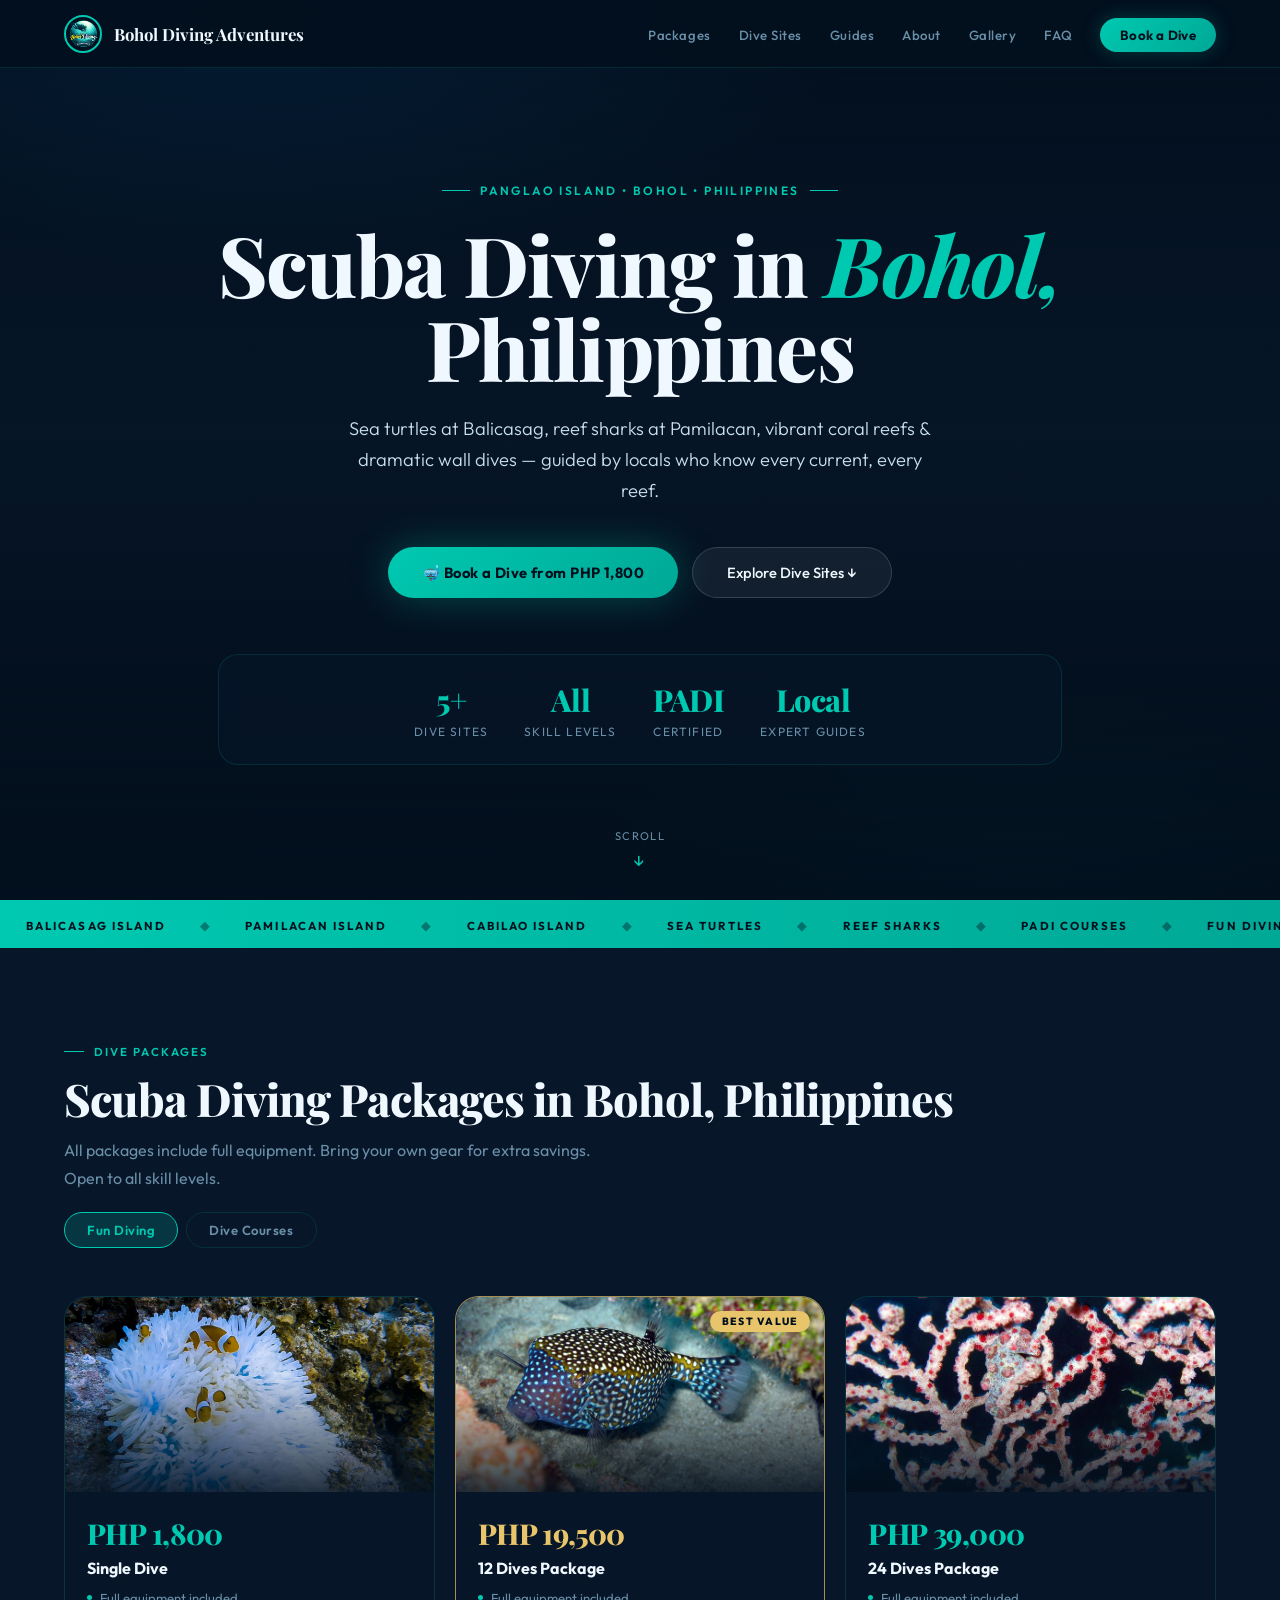
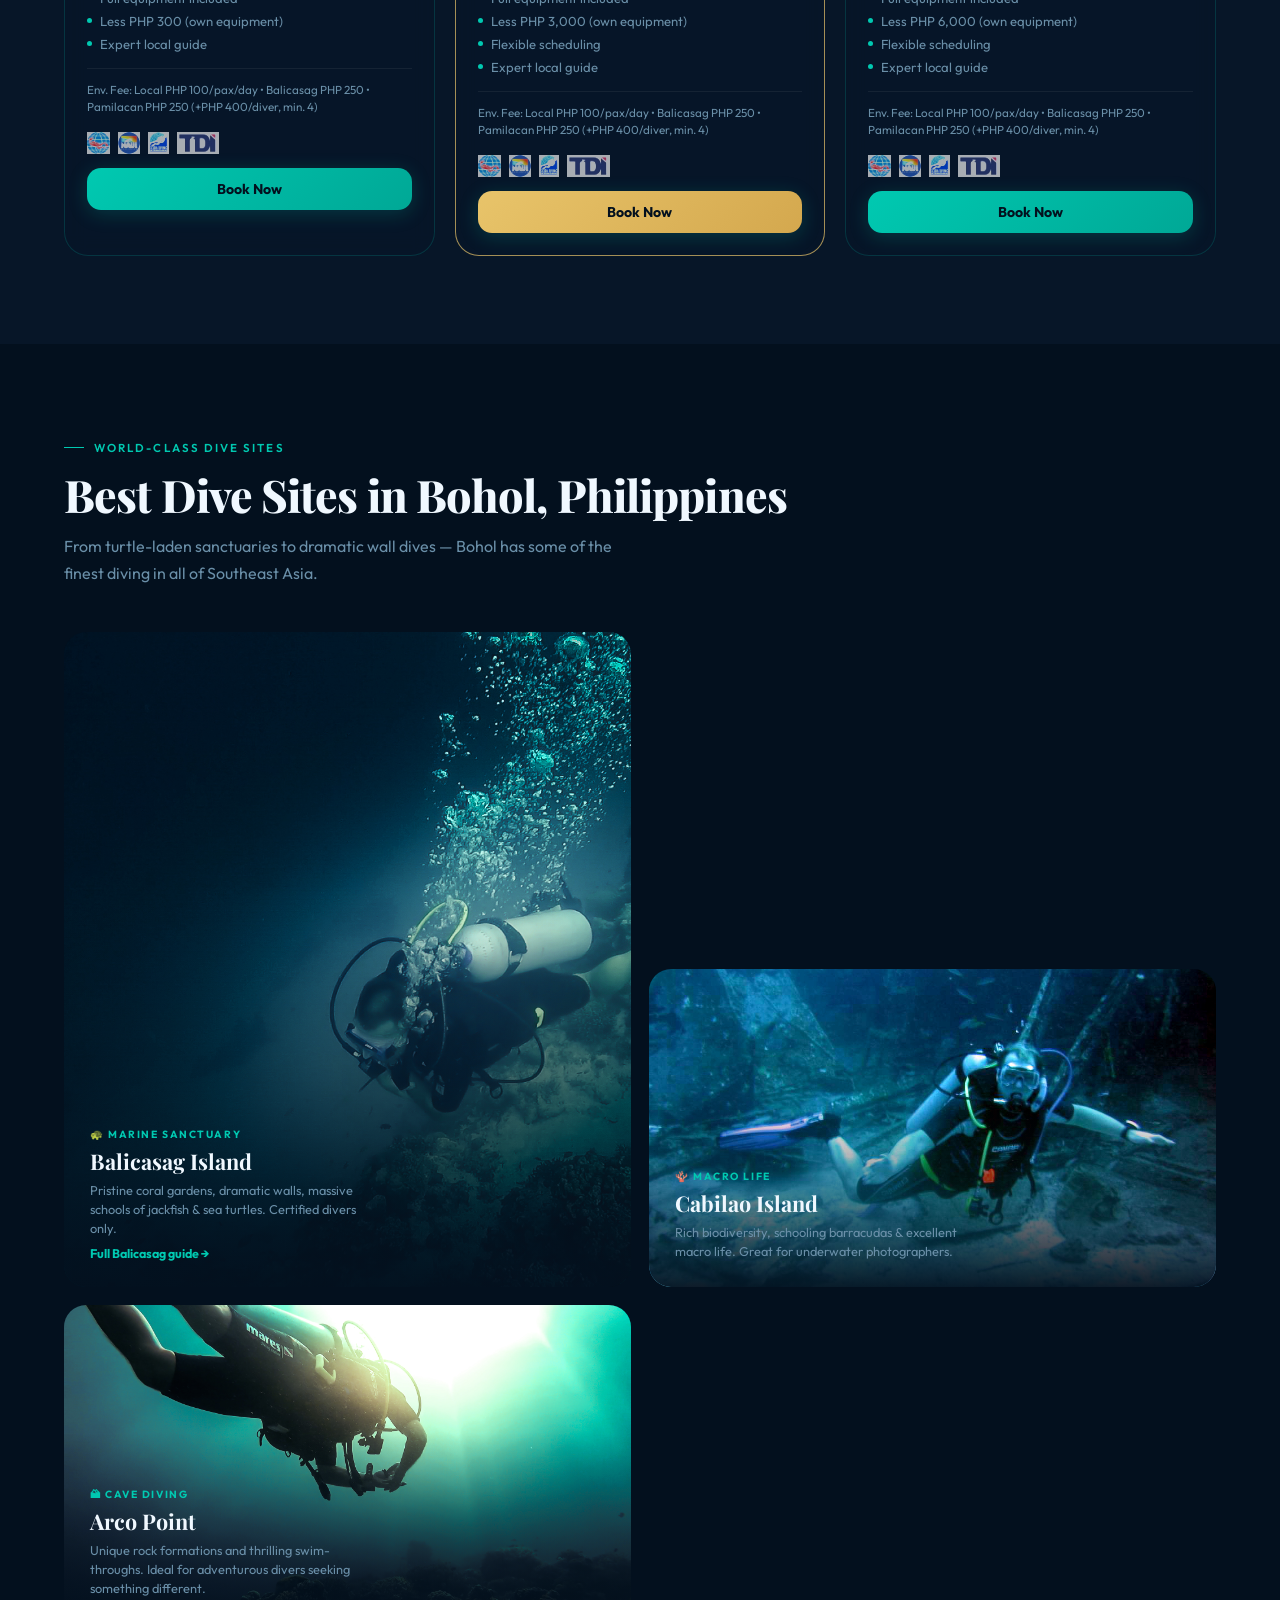
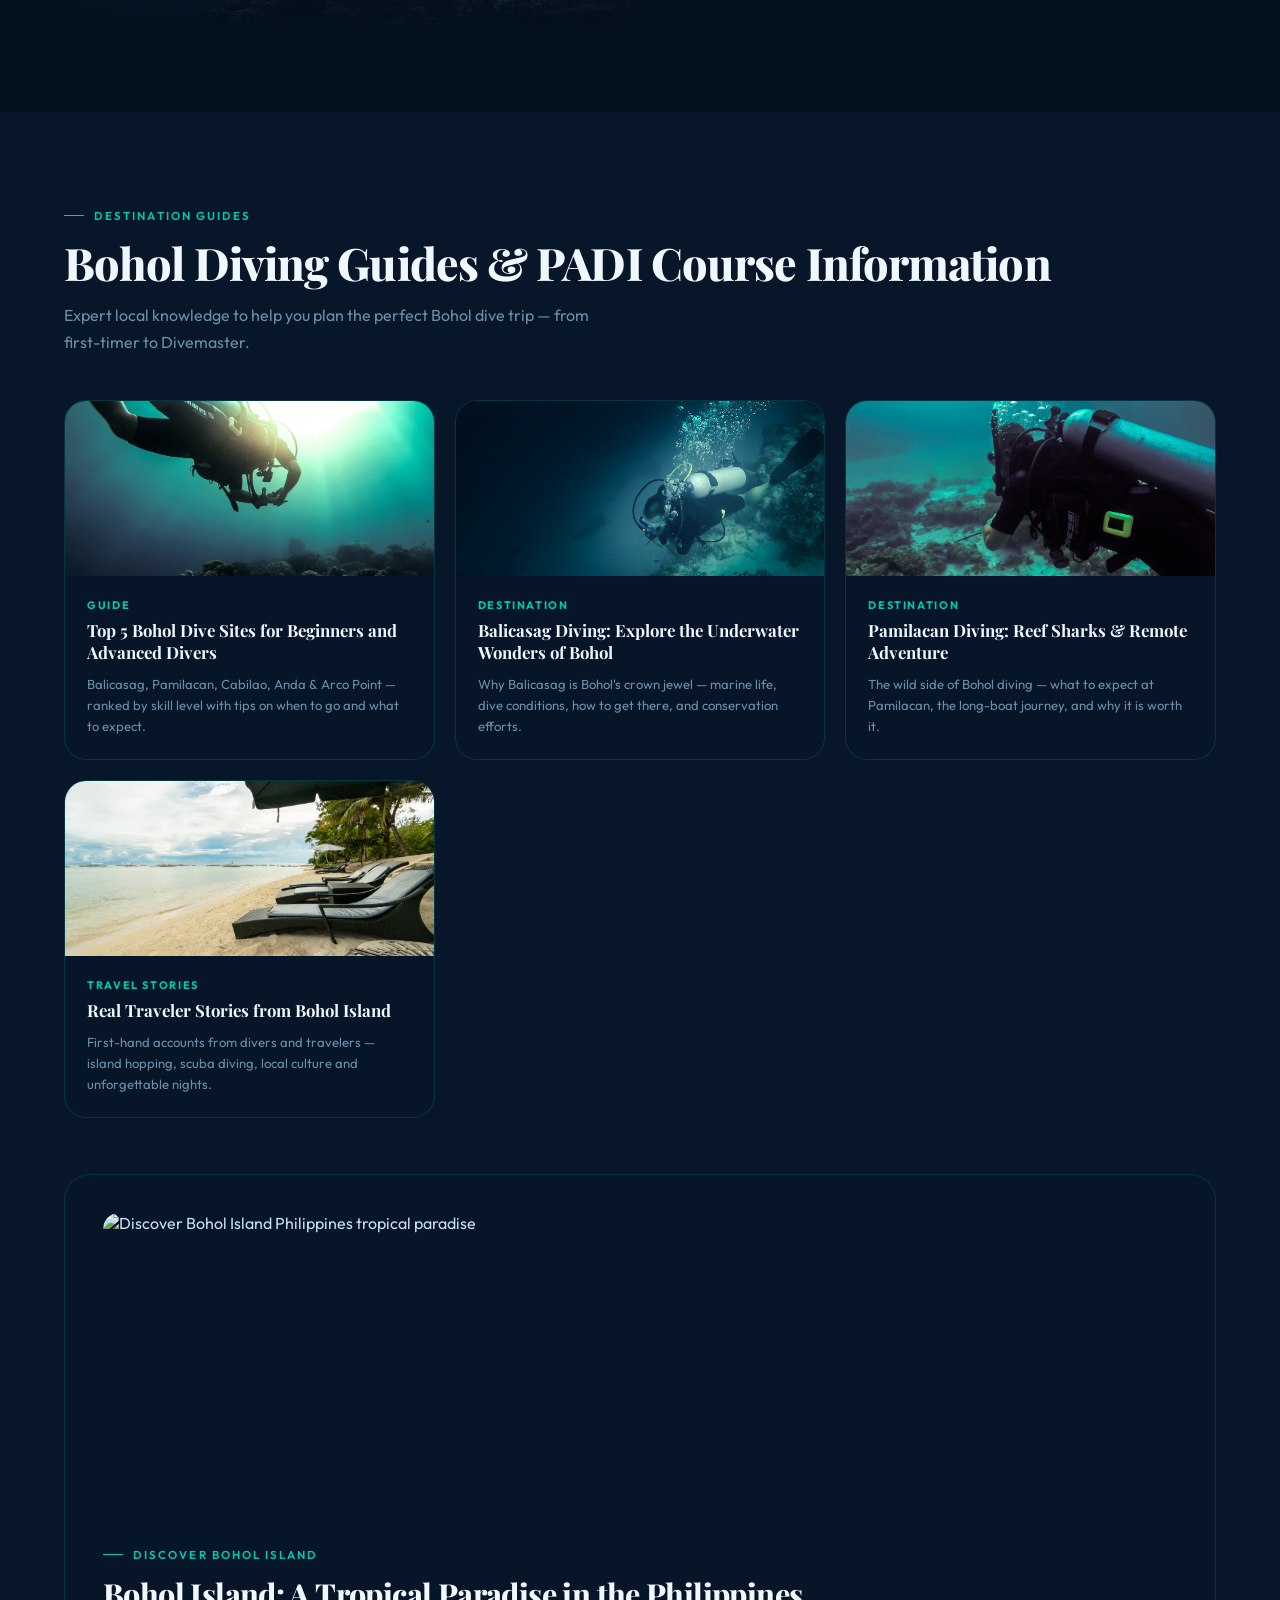
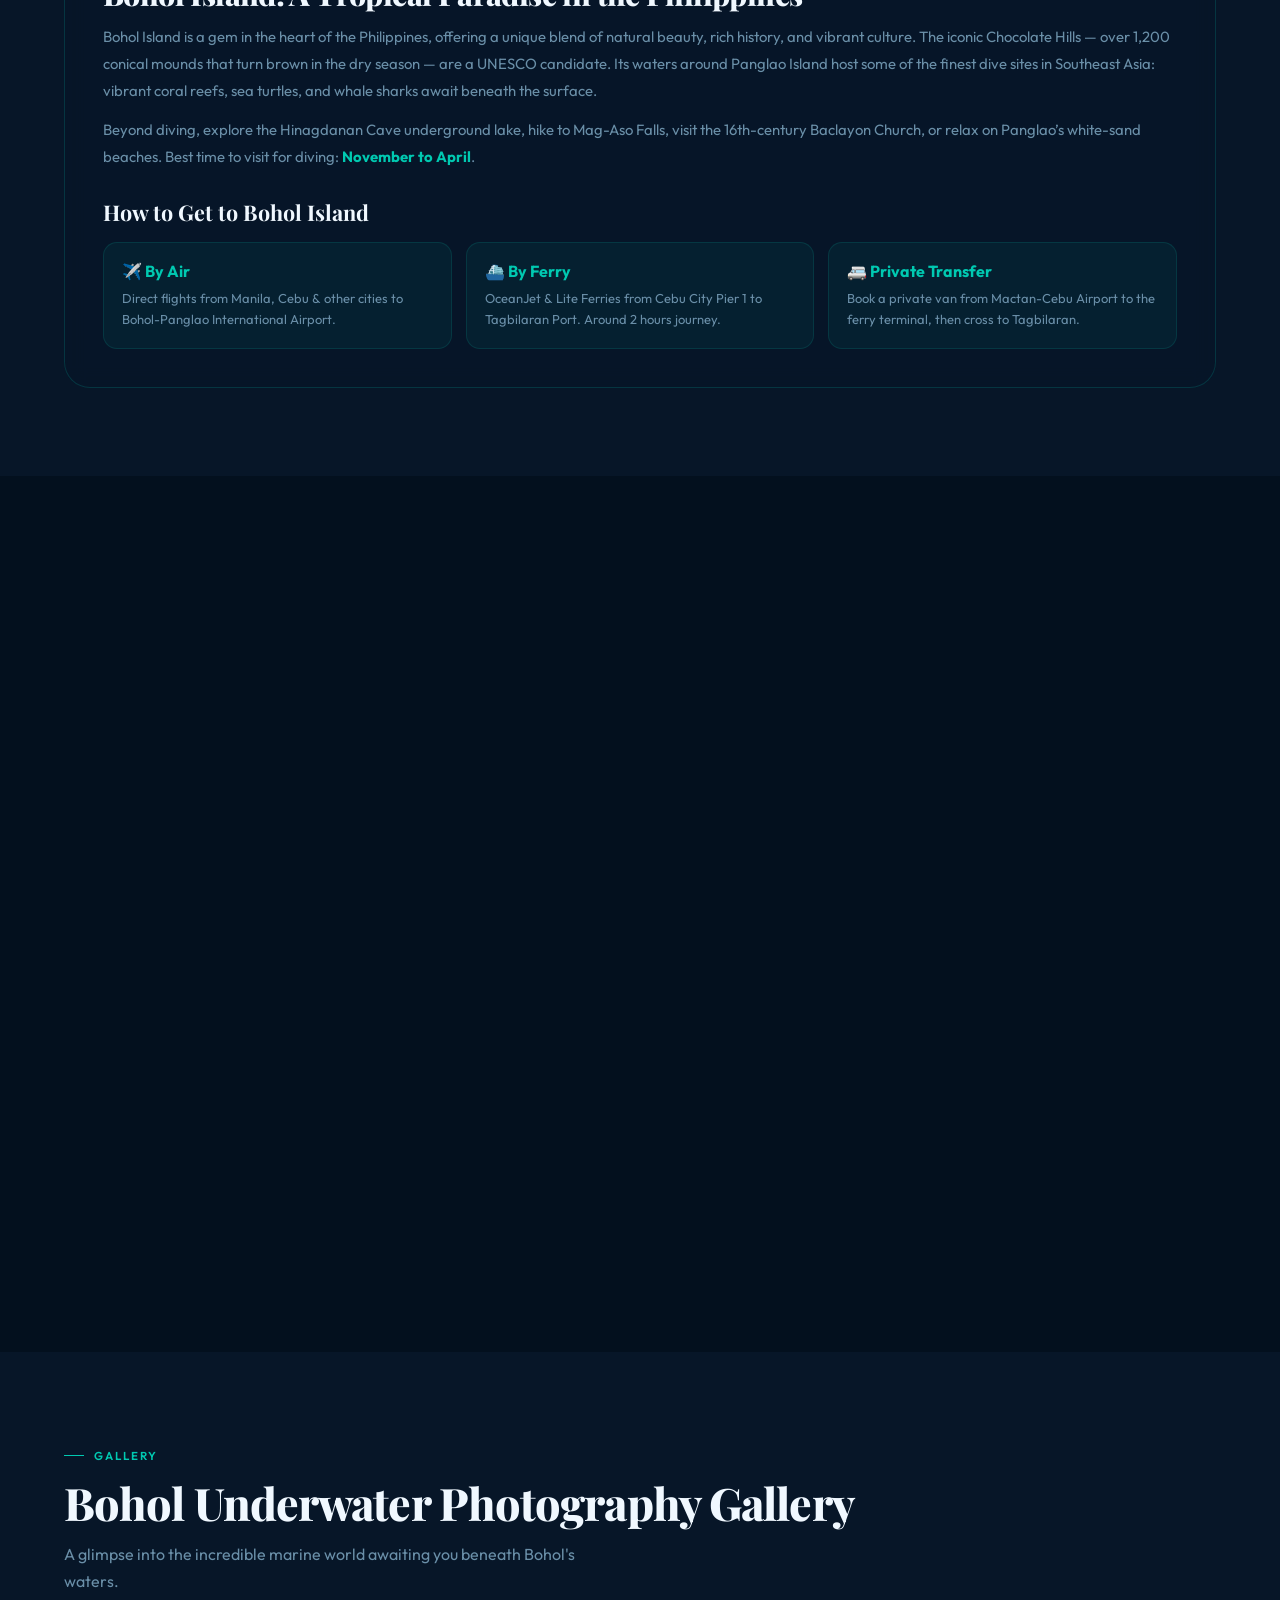
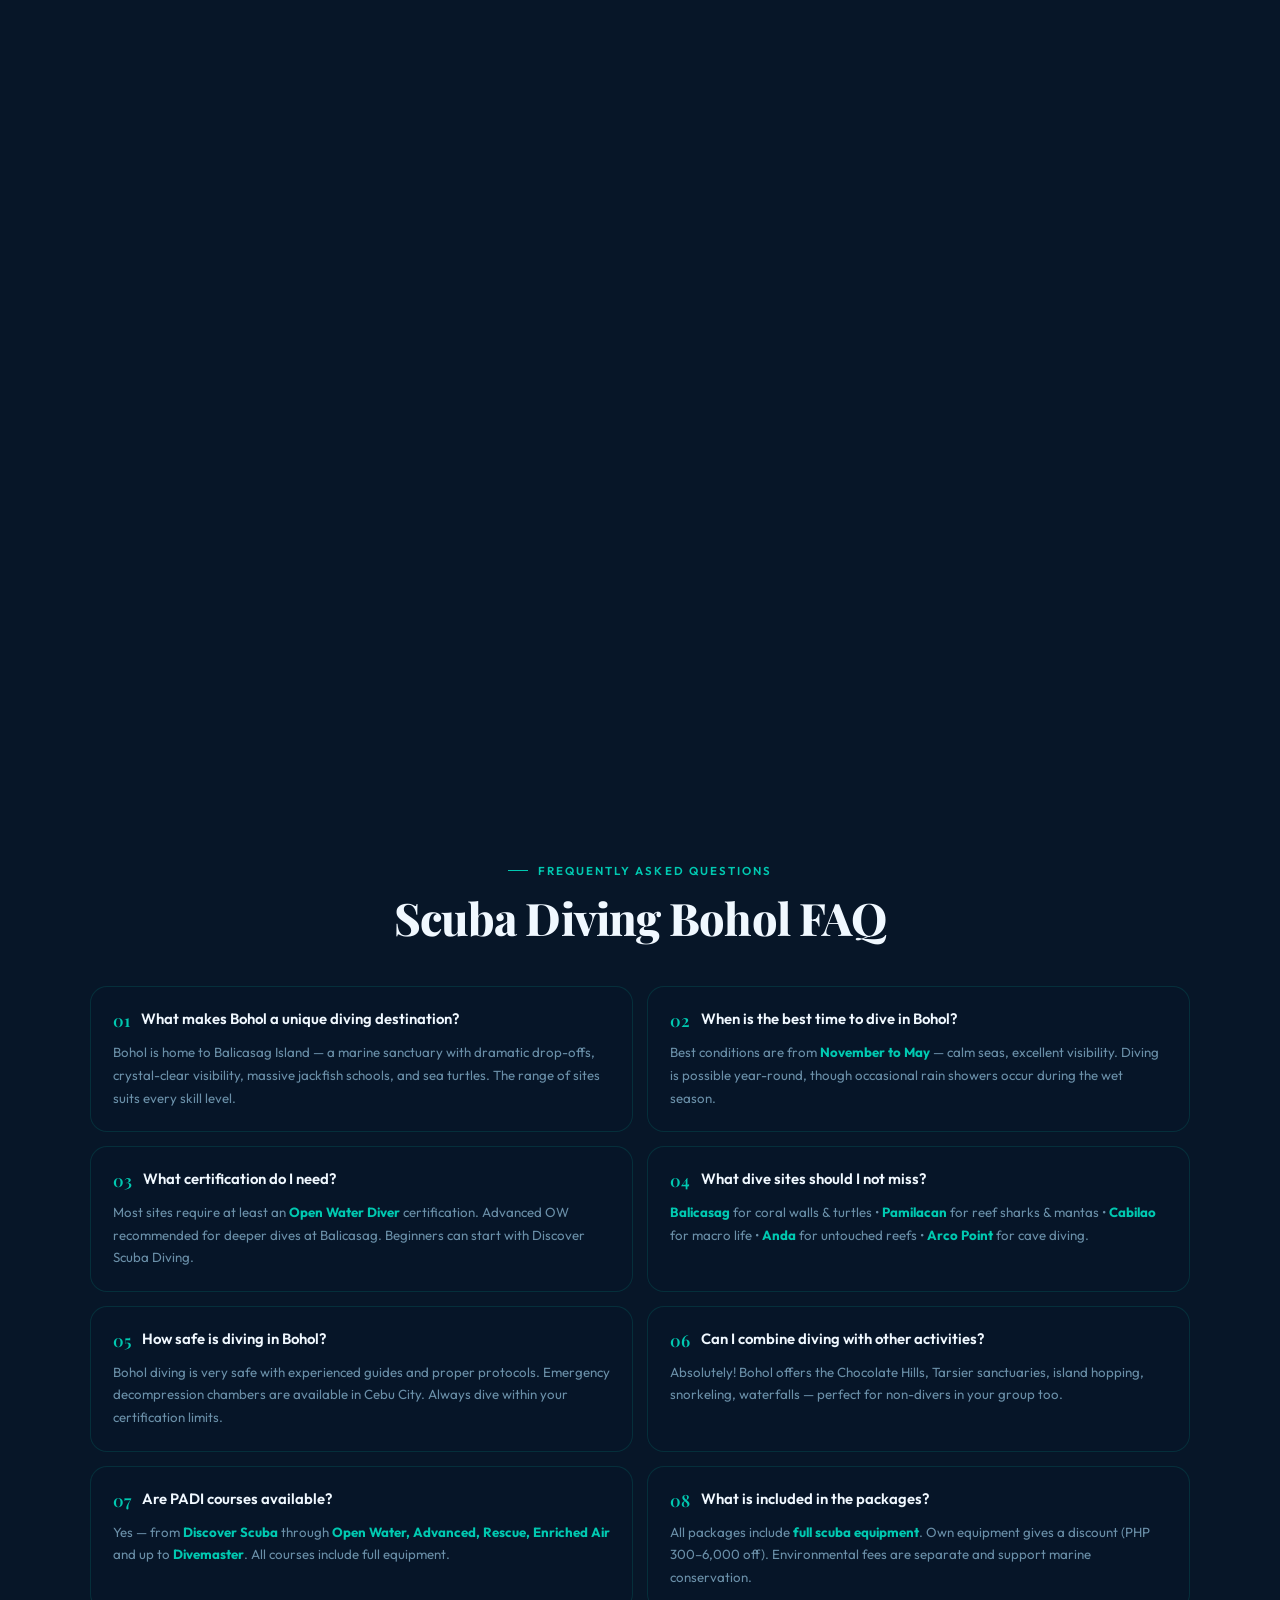
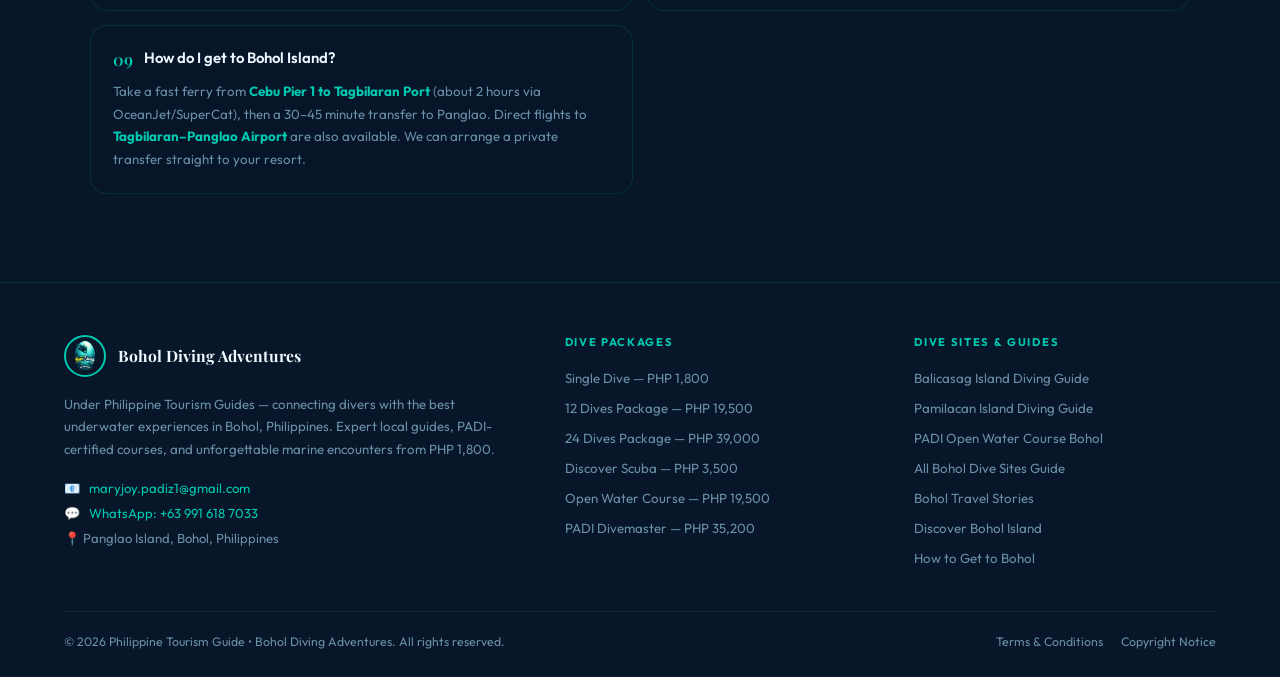
==== commit b3fc723d: "Update index.html" ====
--- a/index.html
+++ b/index.html
@@ -258,6 +258,14 @@
             "acceptedAnswer": {
               "@type": "Answer",
               "text": "Top Bohol dive sites include Balicasag Island (coral walls & sea turtles), Pamilacan Island (reef sharks & mantas), Cabilao Island (macro life & barracudas), Arco Point (cave diving), and Anda (untouched reefs)."
+            }
+          },
+          {
+            "@type": "Question",
+            "name": "How do I get to Bohol Island?",
+            "acceptedAnswer": {
+              "@type": "Answer",
+              "text": "Most travelers reach Bohol by fast ferry from Cebu City's Pier 1 to Tagbilaran Port (around 2 hours via OceanJet or SuperCat), then a 30-45 minute transfer to Panglao. Direct flights to Tagbilaran-Panglao Airport are also available. We can arrange private transfers from Tagbilaran Port or Tagbilaran-Panglao Airport directly to your resort."
             }
           }
         ]
@@ -751,6 +759,10 @@
         <div class="article-card-img"><img src="dive2.jpg" alt="Pamilacan Diving guide Bohol Philippines" loading="lazy" width="400" height="175"></div>
         <div class="article-card-body"><div class="article-card-cat">Destination</div><h3><a href="/pamilacan-island-diving/" style="color:inherit;">Pamilacan Diving: Reef Sharks &amp; Remote Adventure</a></h3><p>The wild side of Bohol diving &mdash; what to expect at Pamilacan, the long-boat journey, and why it is worth it.</p></div>
       </article>
+      <article class="article-card reveal">
+        <div class="article-card-img"><img src="seaview.jpg" alt="Bohol travel stories real traveler experiences" loading="lazy" width="400" height="175"></div>
+        <div class="article-card-body"><div class="article-card-cat">Travel Stories</div><h3><a href="/travel-stories/" style="color:inherit;">Real Traveler Stories from Bohol Island</a></h3><p>First-hand accounts from divers and travelers &mdash; island hopping, scuba diving, local culture and unforgettable nights.</p></div>
+      </article>
     </div>
     <!-- Bohol Island article -->
     <div style="margin-top:56px;background:var(--card-bg);border:1px solid var(--card-border);border-radius:26px;padding:38px;backdrop-filter:blur(10px);" id="boholisland">
@@ -827,6 +839,7 @@
       <div class="faq-item reveal"><div class="faq-q"><span class="faq-num">06</span>Can I combine diving with other activities?</div><p class="faq-a">Absolutely! Bohol offers the Chocolate Hills, Tarsier sanctuaries, island hopping, snorkeling, waterfalls &mdash; perfect for non-divers in your group too.</p></div>
       <div class="faq-item reveal"><div class="faq-q"><span class="faq-num">07</span>Are PADI courses available?</div><p class="faq-a">Yes &mdash; from <strong>Discover Scuba</strong> through <strong>Open Water, Advanced, Rescue, Enriched Air</strong> and up to <strong>Divemaster</strong>. All courses include full equipment.</p></div>
       <div class="faq-item reveal"><div class="faq-q"><span class="faq-num">08</span>What is included in the packages?</div><p class="faq-a">All packages include <strong>full scuba equipment</strong>. Own equipment gives a discount (PHP 300&ndash;6,000 off). Environmental fees are separate and support marine conservation.</p></div>
+      <div class="faq-item reveal"><div class="faq-q"><span class="faq-num">09</span>How do I get to Bohol Island?</div><p class="faq-a">Take a fast ferry from <strong>Cebu Pier 1 to Tagbilaran Port</strong> (about 2 hours via OceanJet/SuperCat), then a 30&ndash;45 minute transfer to Panglao. Direct flights to <strong>Tagbilaran&ndash;Panglao Airport</strong> are also available. We can arrange a private transfer straight to your resort.</p></div>
     </div>
   </div>
 </section>
@@ -862,6 +875,7 @@
         <li><a href="/pamilacan-island-diving/">Pamilacan Island Diving Guide</a></li>
         <li><a href="/padi-open-water-bohol/">PADI Open Water Course Bohol</a></li>
         <li><a href="/bohol-dive-sites-guide/">All Bohol Dive Sites Guide</a></li>
+        <li><a href="/travel-stories/">Bohol Travel Stories</a></li>
         <li><a href="#boholisland">Discover Bohol Island</a></li>
         <li><a href="#tobohol">How to Get to Bohol</a></li>
       </ul>
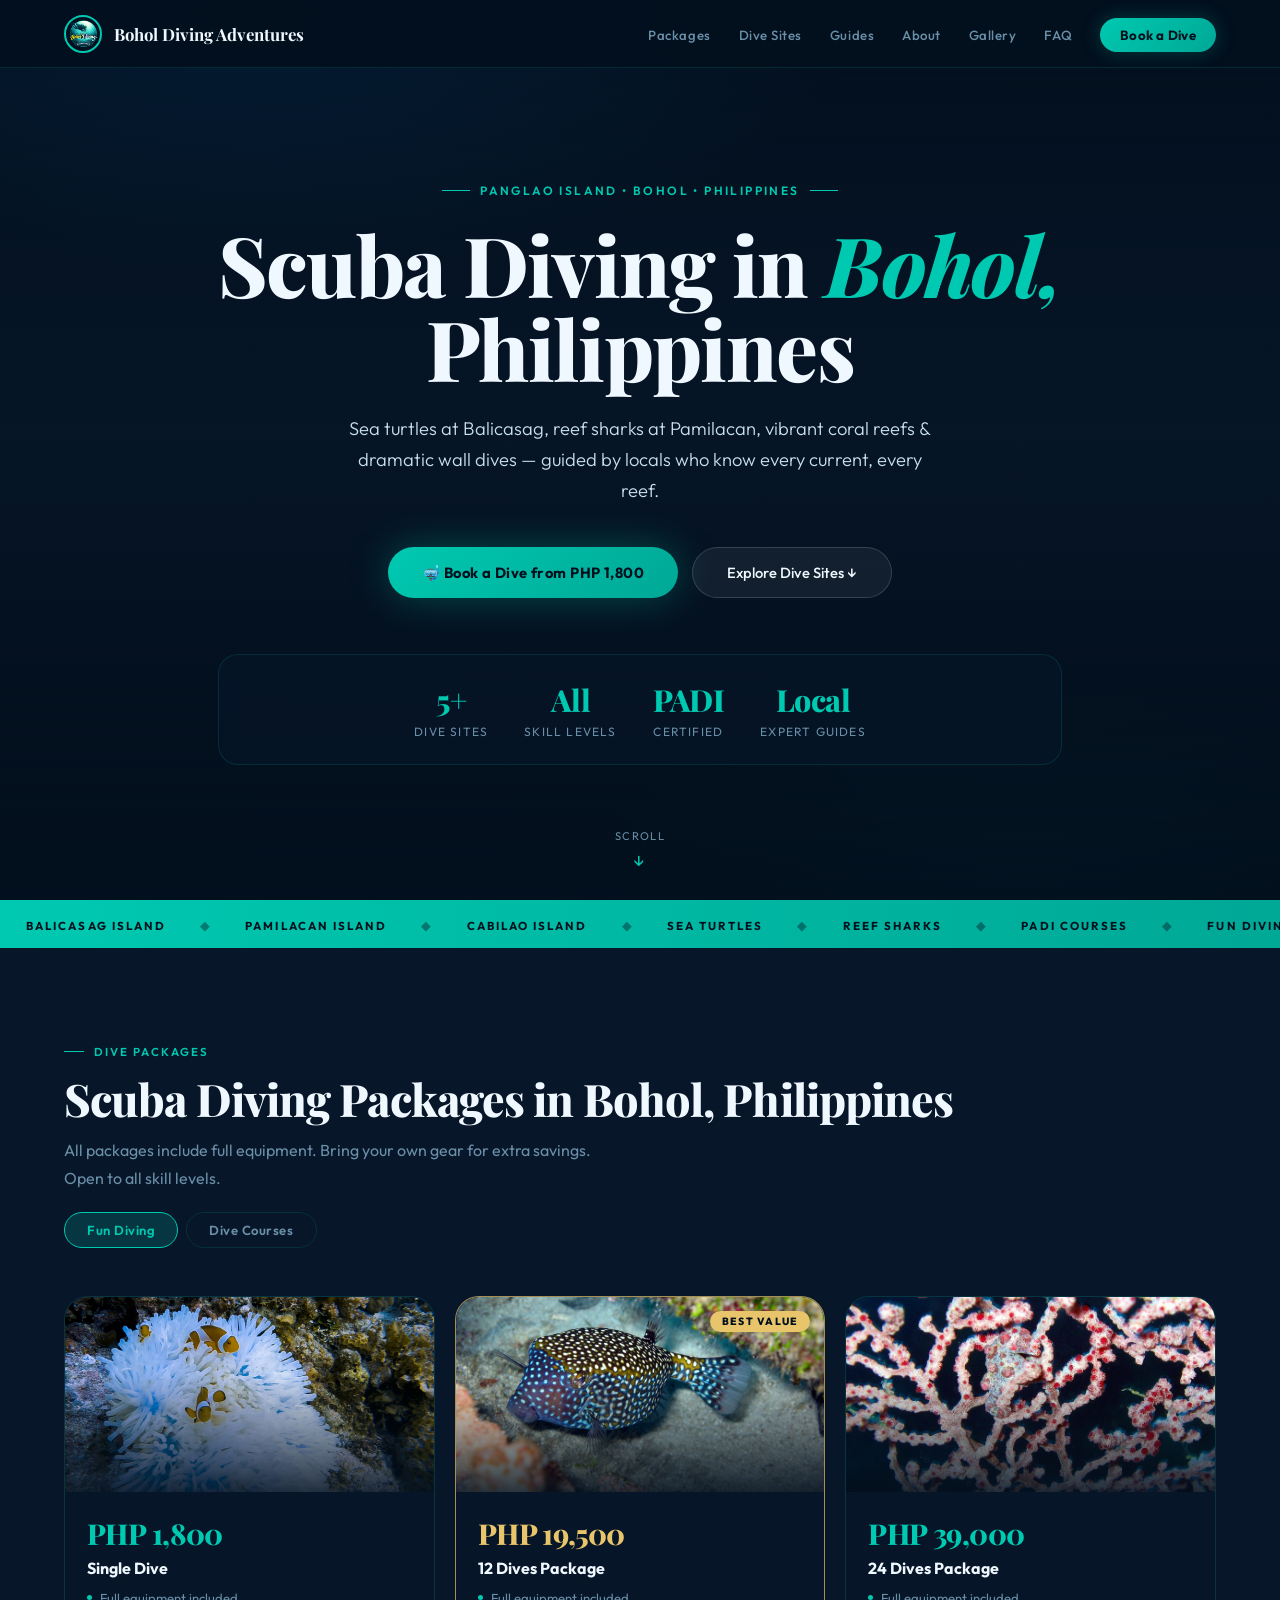
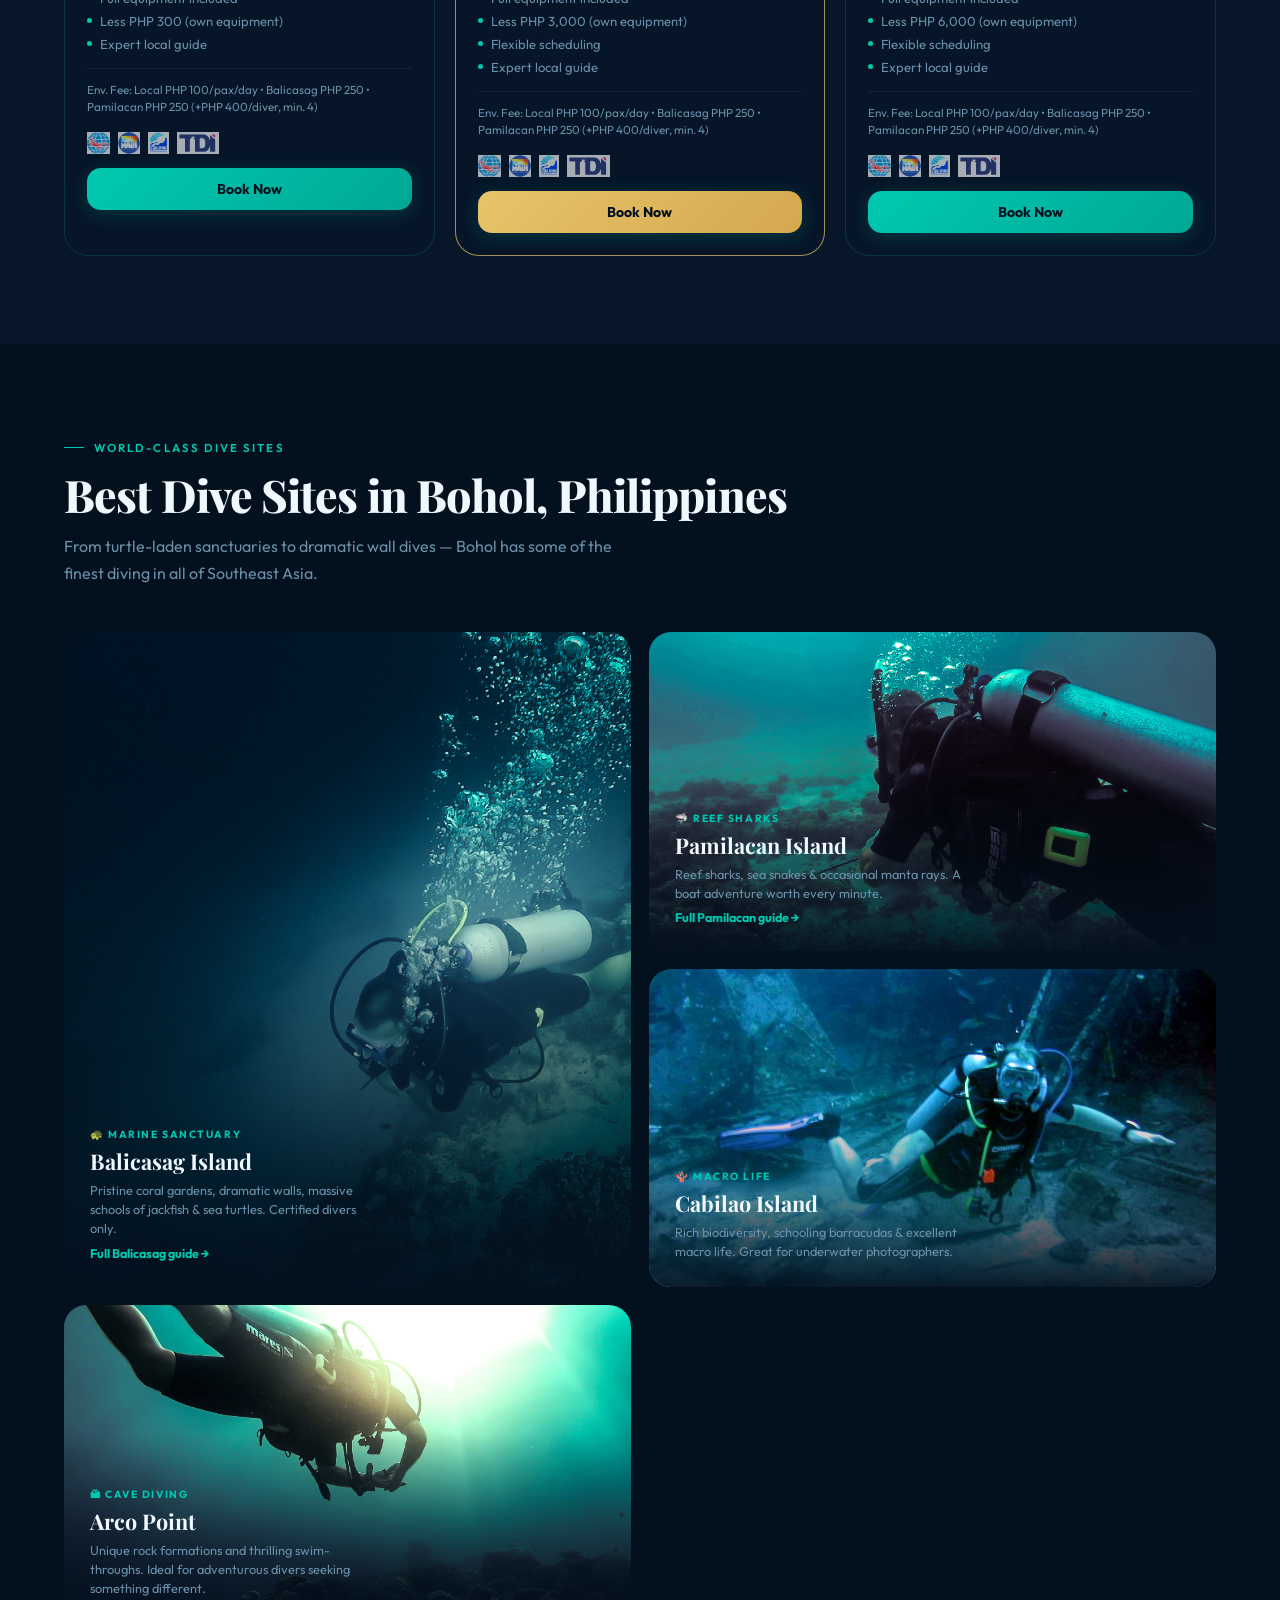
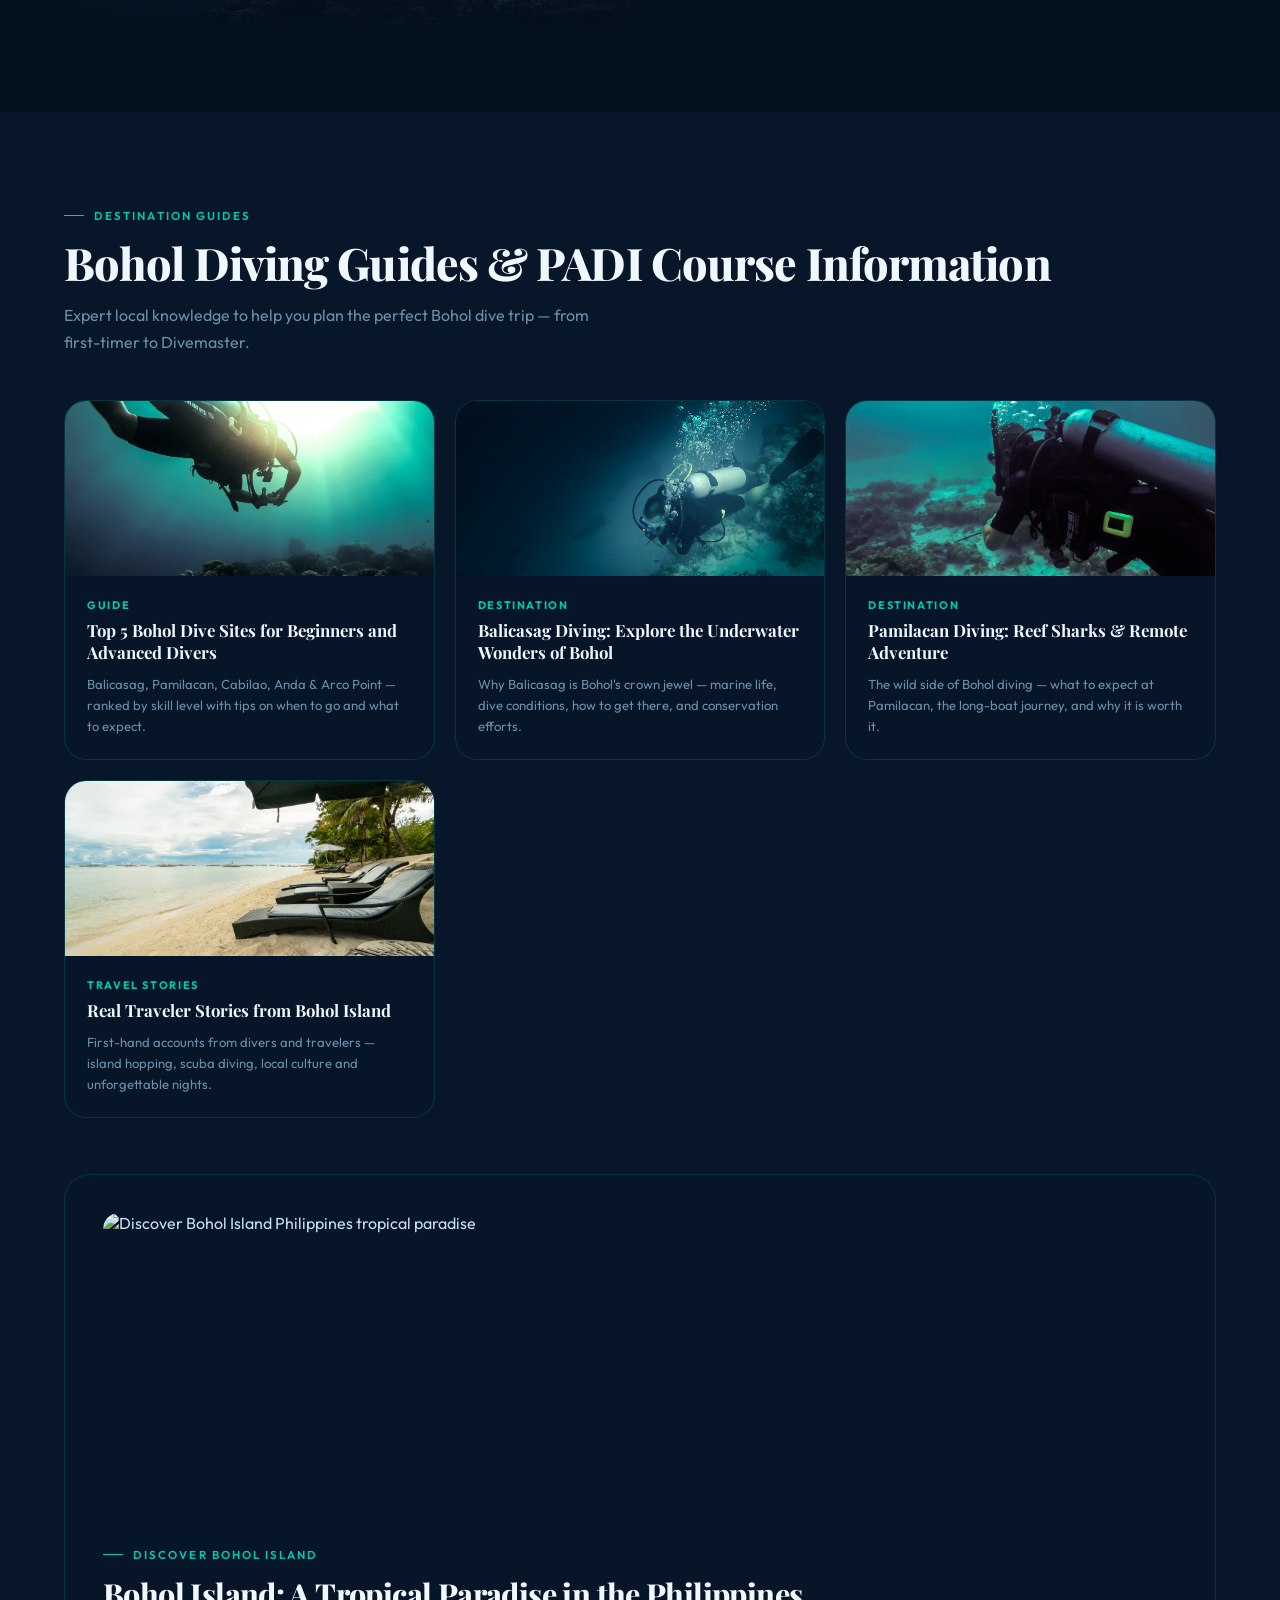
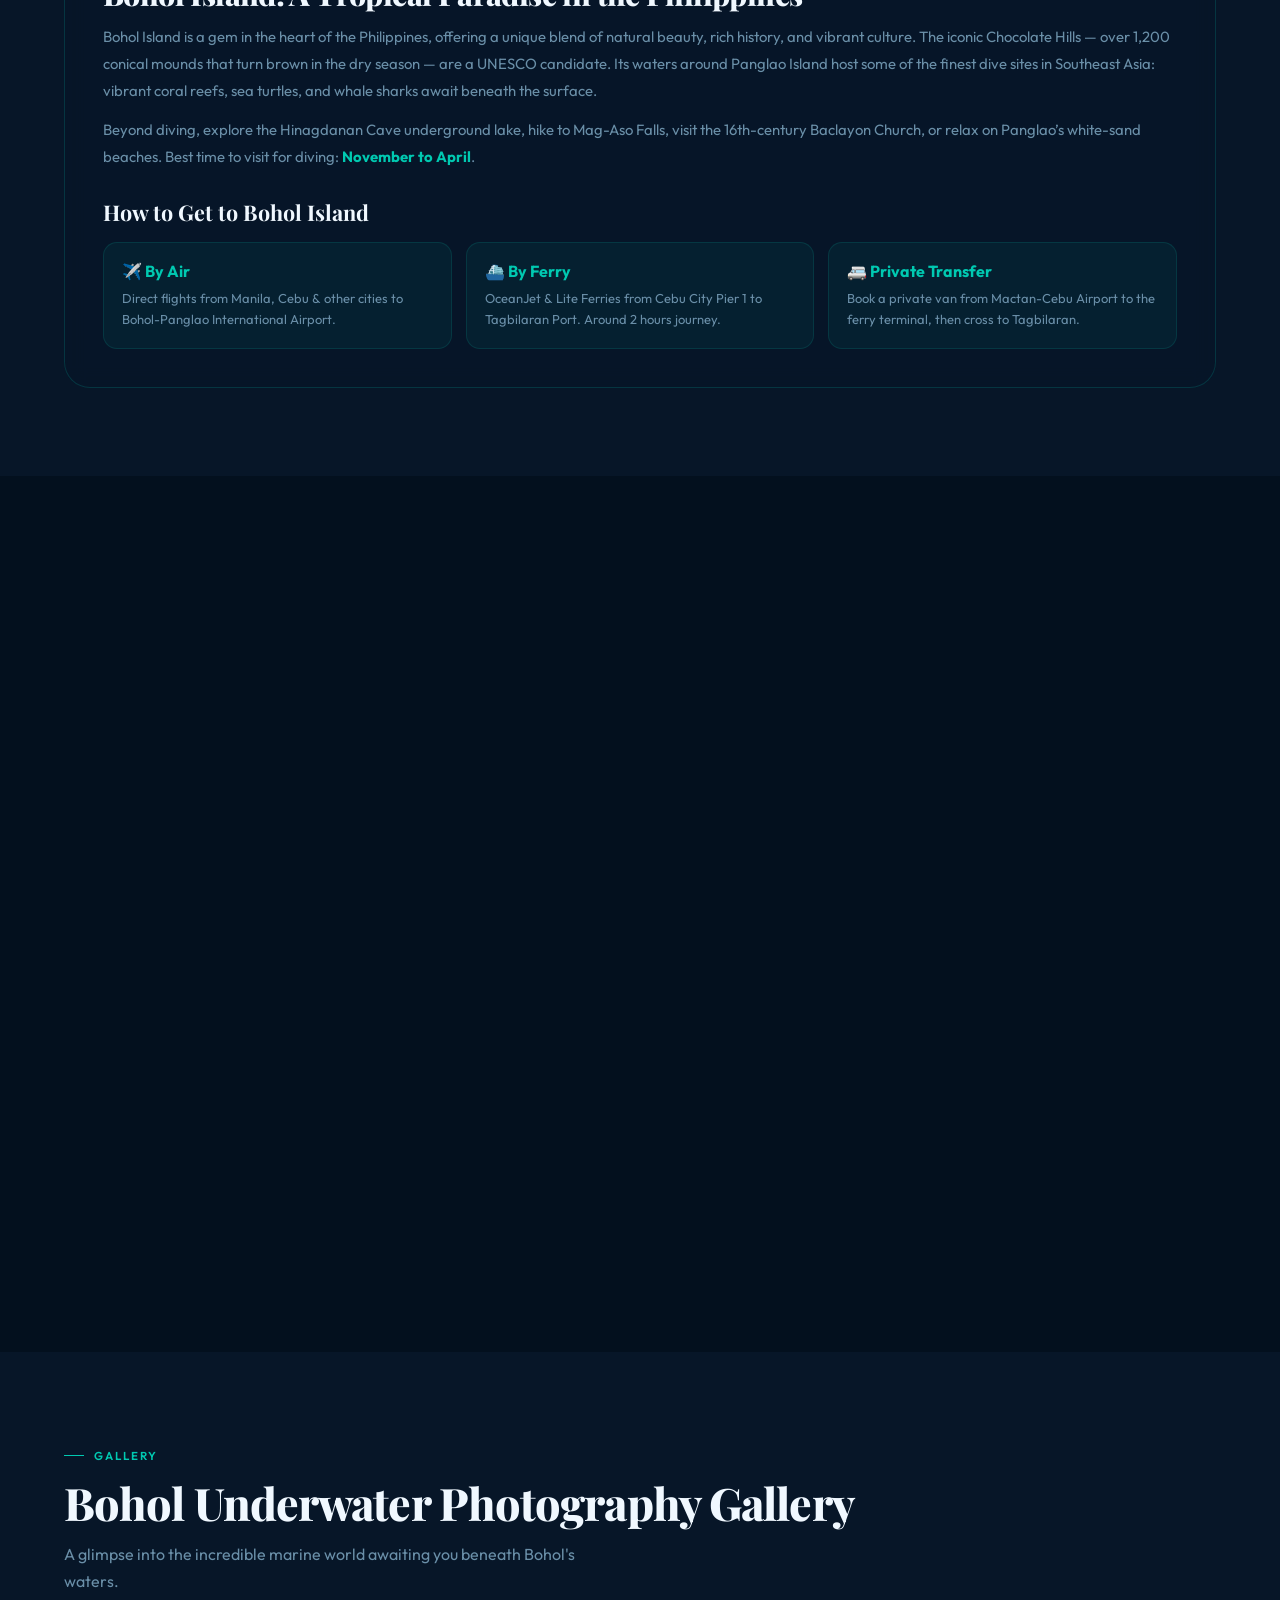
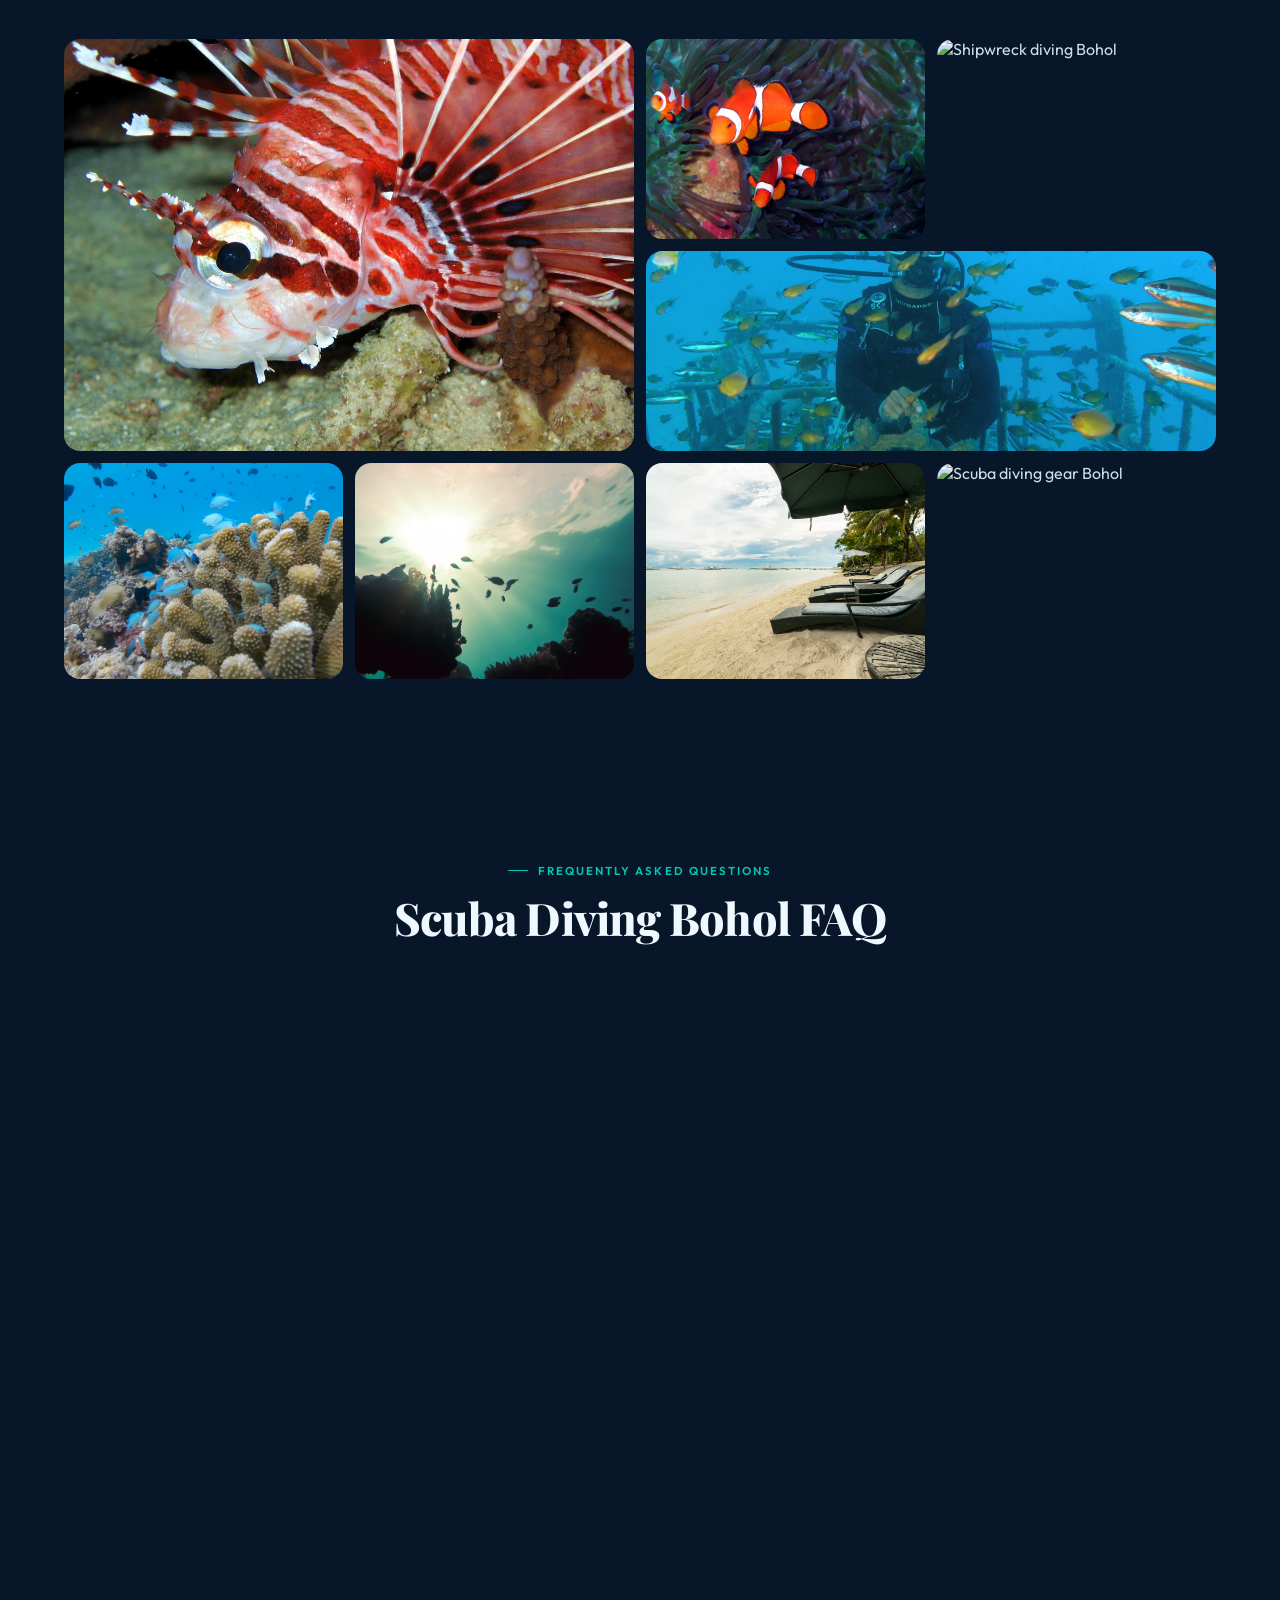
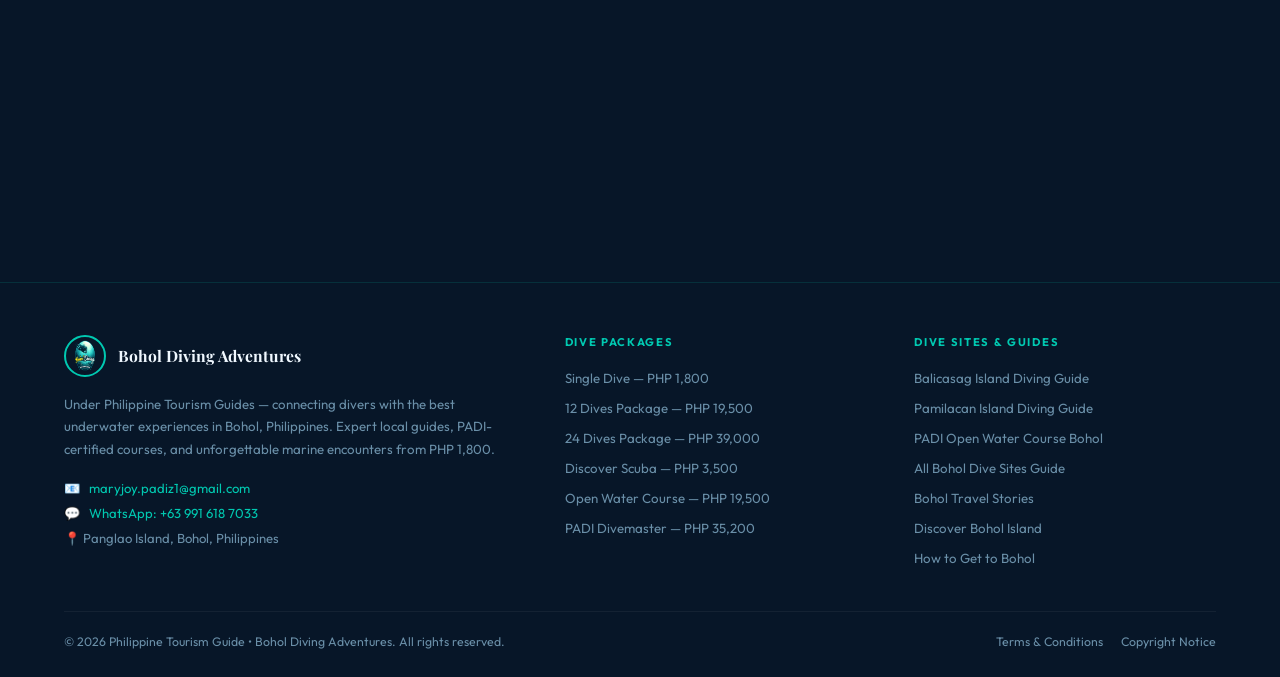
==== commit 5dd14476: "Update index.html" ====
--- a/index.html
+++ b/index.html
@@ -64,6 +64,7 @@
        PERFORMANCE — FONT PRELOADING & PRECONNECT
        Reduces Largest Contentful Paint (LCP) significantly
   ═══════════════════════════════════════════════════════ -->
+  <link rel="preload" as="image" href="bohol.jpg" fetchpriority="high">
   <link rel="preconnect" href="https://fonts.googleapis.com">
   <link rel="preconnect" href="https://fonts.gstatic.com" crossorigin>
   <link rel="dns-prefetch" href="https://api.web3forms.com">
@@ -284,6 +285,9 @@
   </script>
 
   <style>
+    /* Fallback fonts sized to match webfont metrics — reduces layout shift on font swap */
+    @font-face{font-family:'Playfair Display Fallback';src:local('Georgia');size-adjust:112%;ascent-override:88%;}
+    @font-face{font-family:'Outfit Fallback';src:local('Arial');size-adjust:97%;ascent-override:95%;}
     :root {
       --ocean-deep:#03101e;--ocean-dark:#071628;--ocean-mid:#0a2540;
       --teal:#00c9b1;--teal-glow:rgba(0,201,177,0.18);--teal-dim:rgba(0,201,177,0.6);
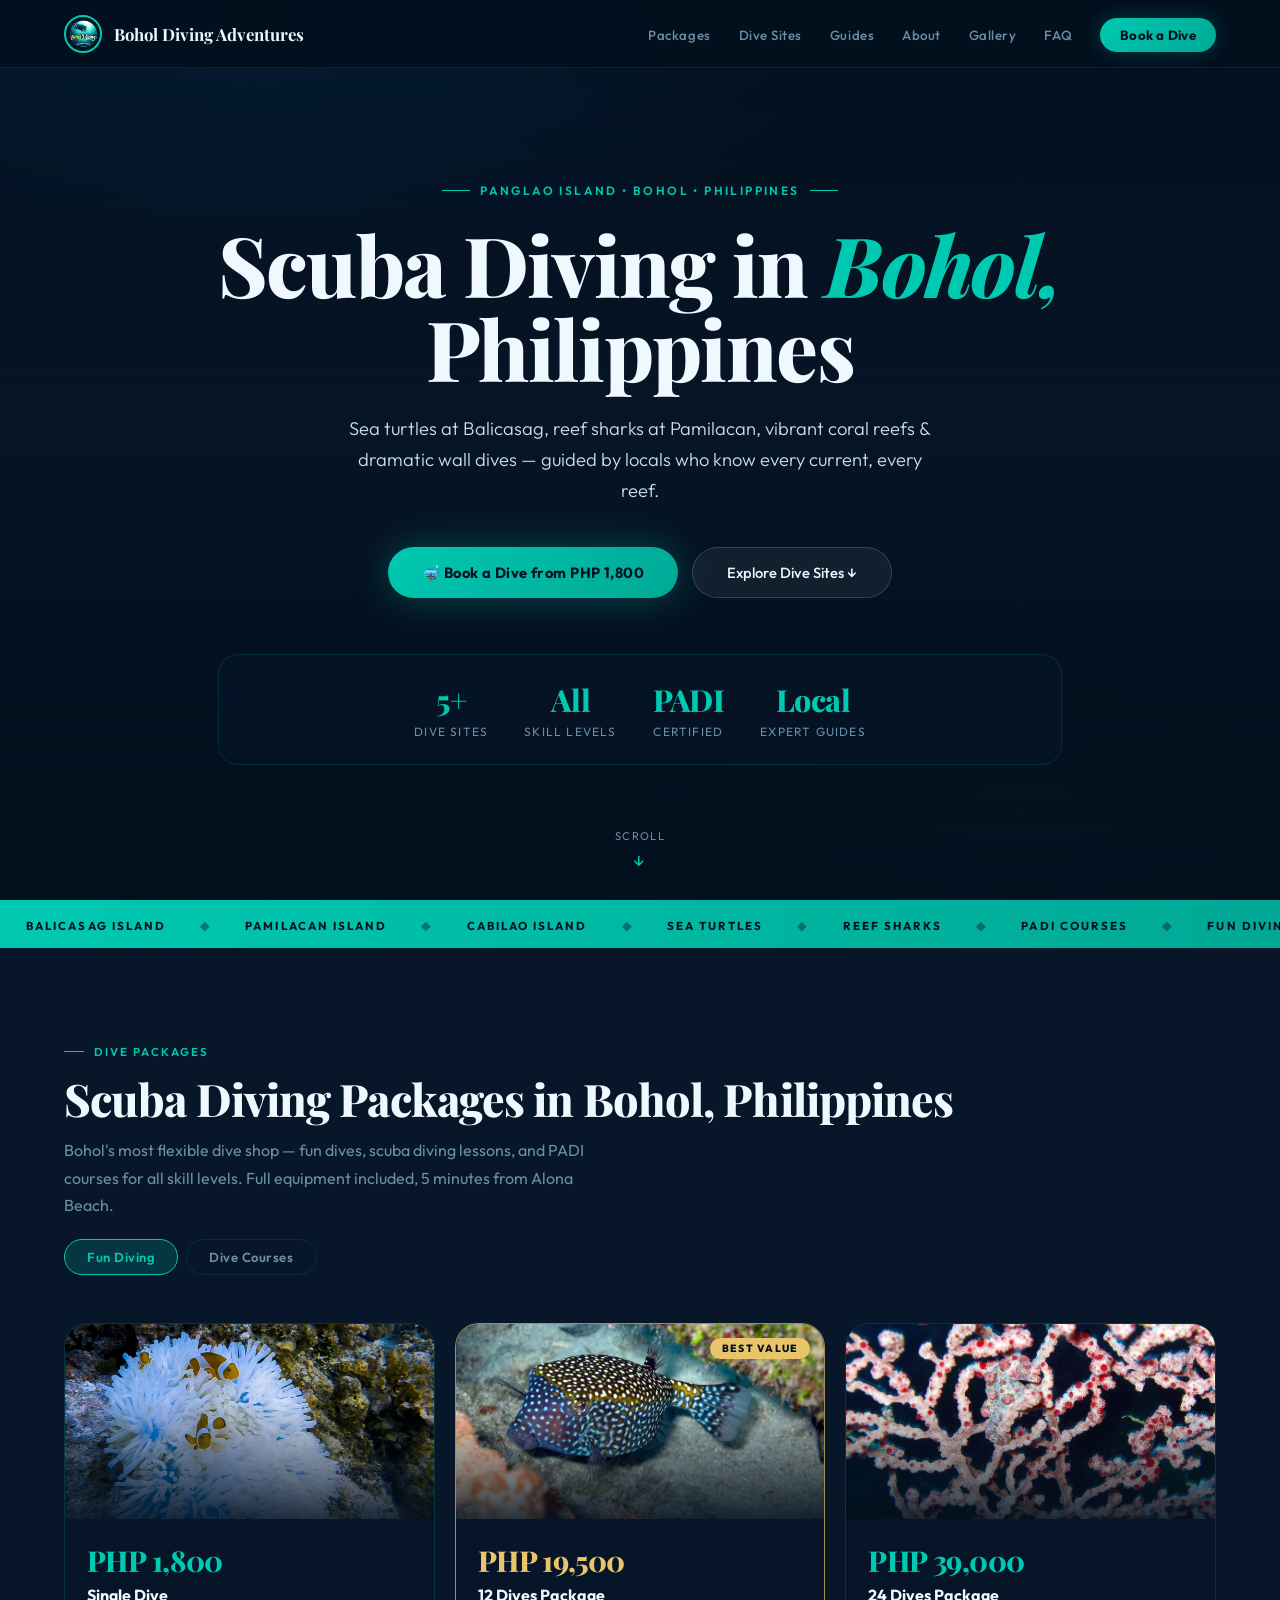
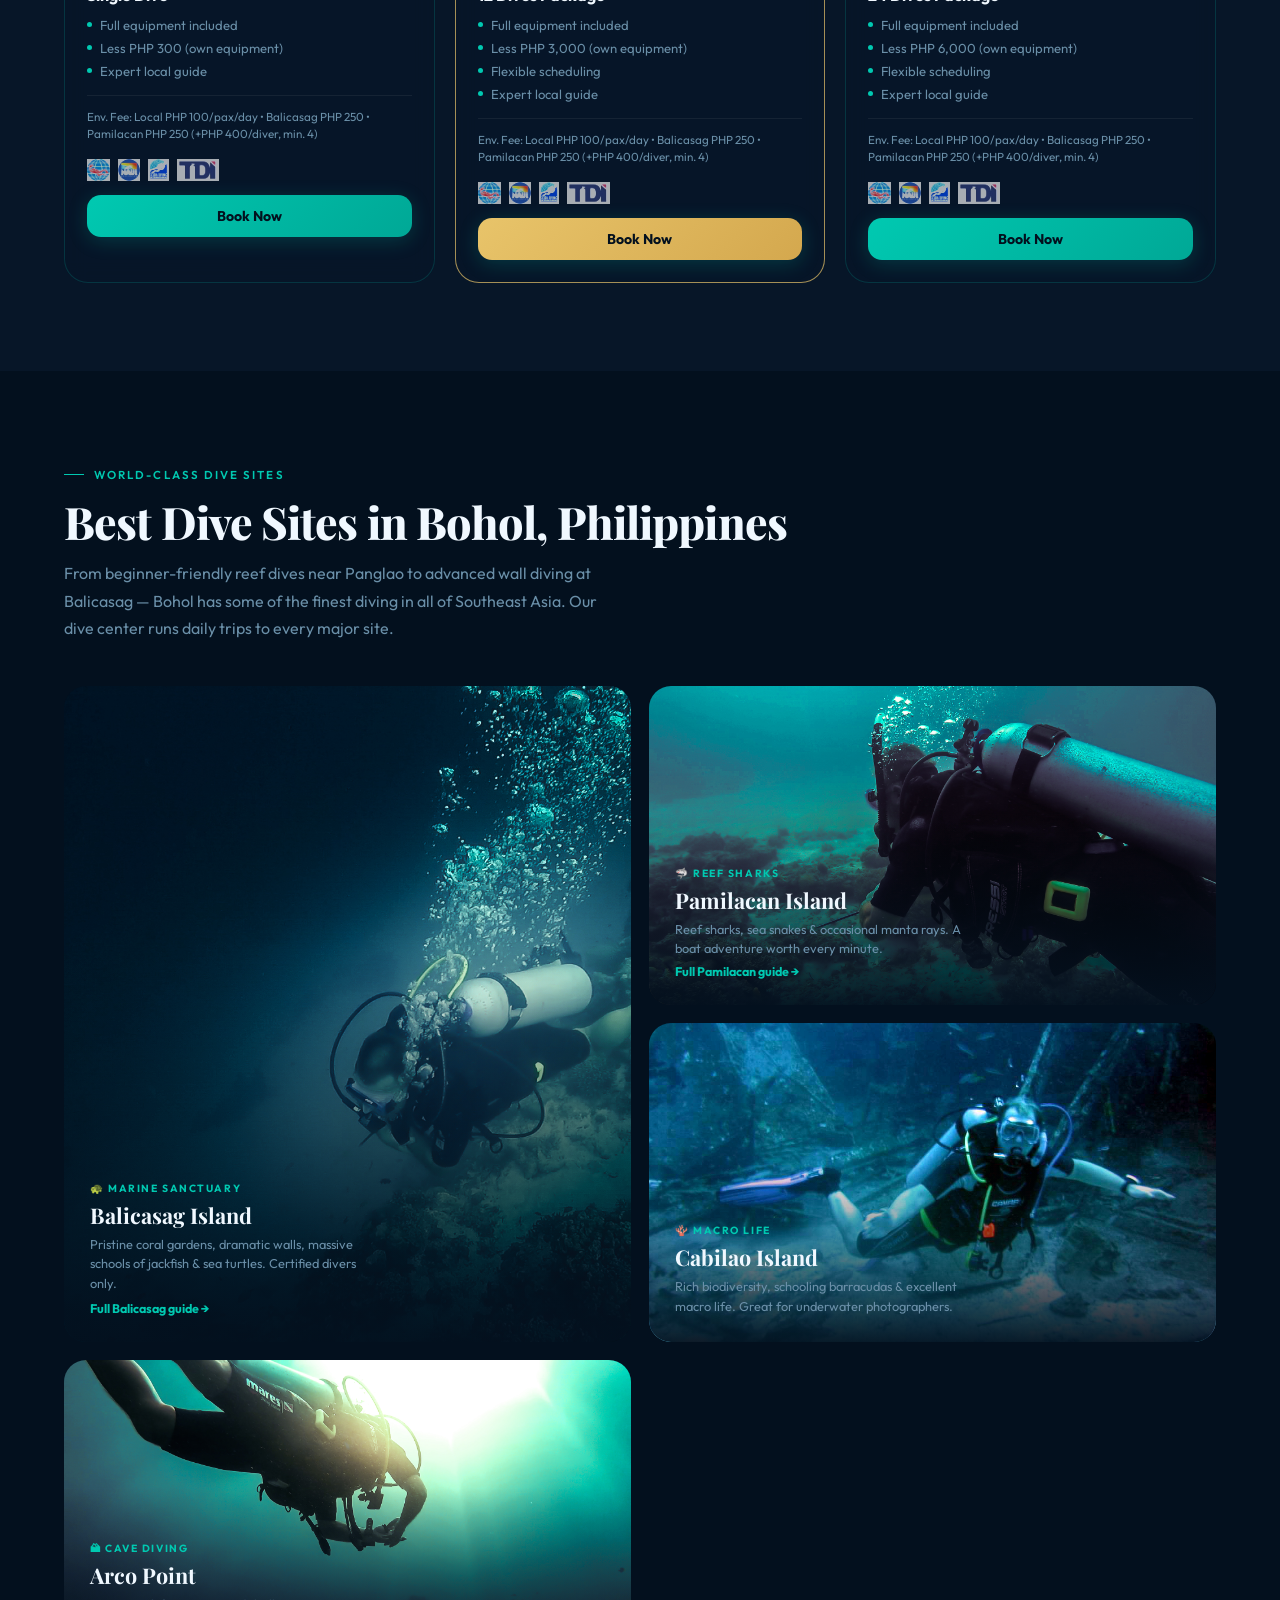
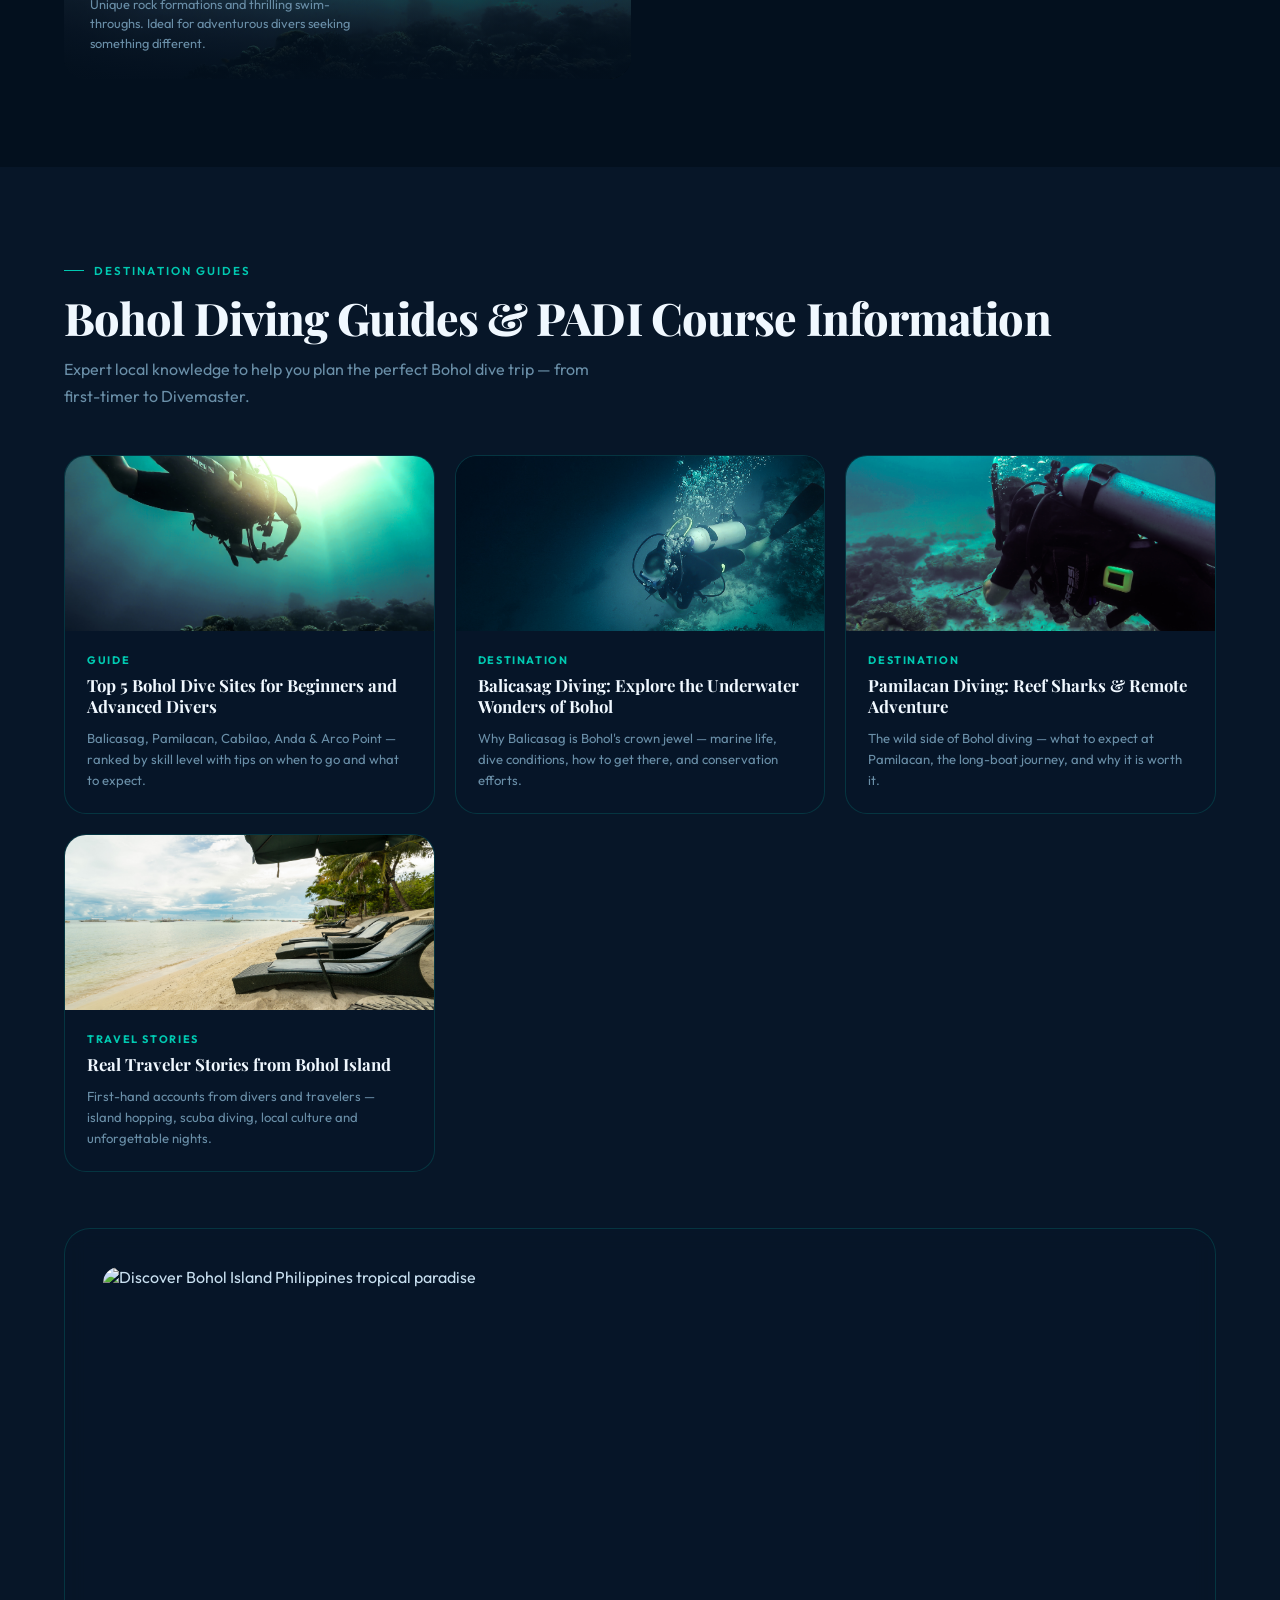
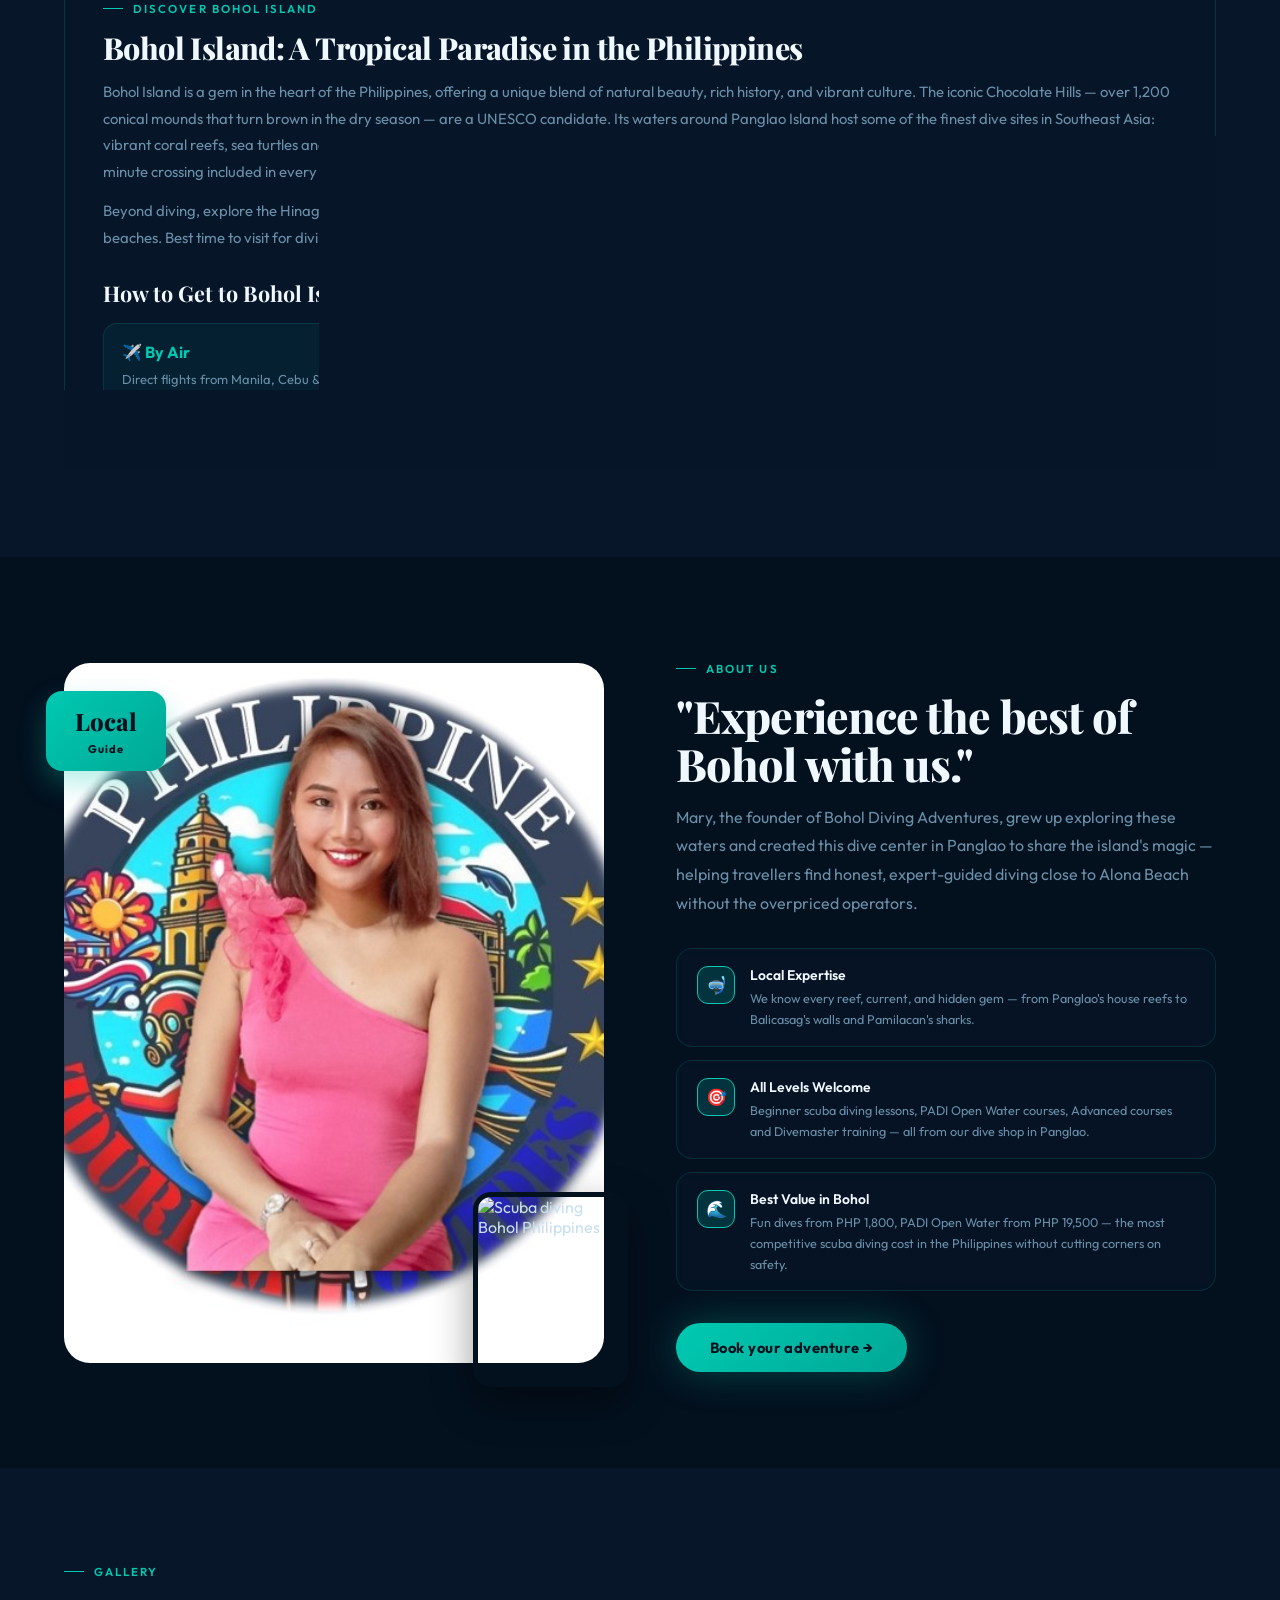
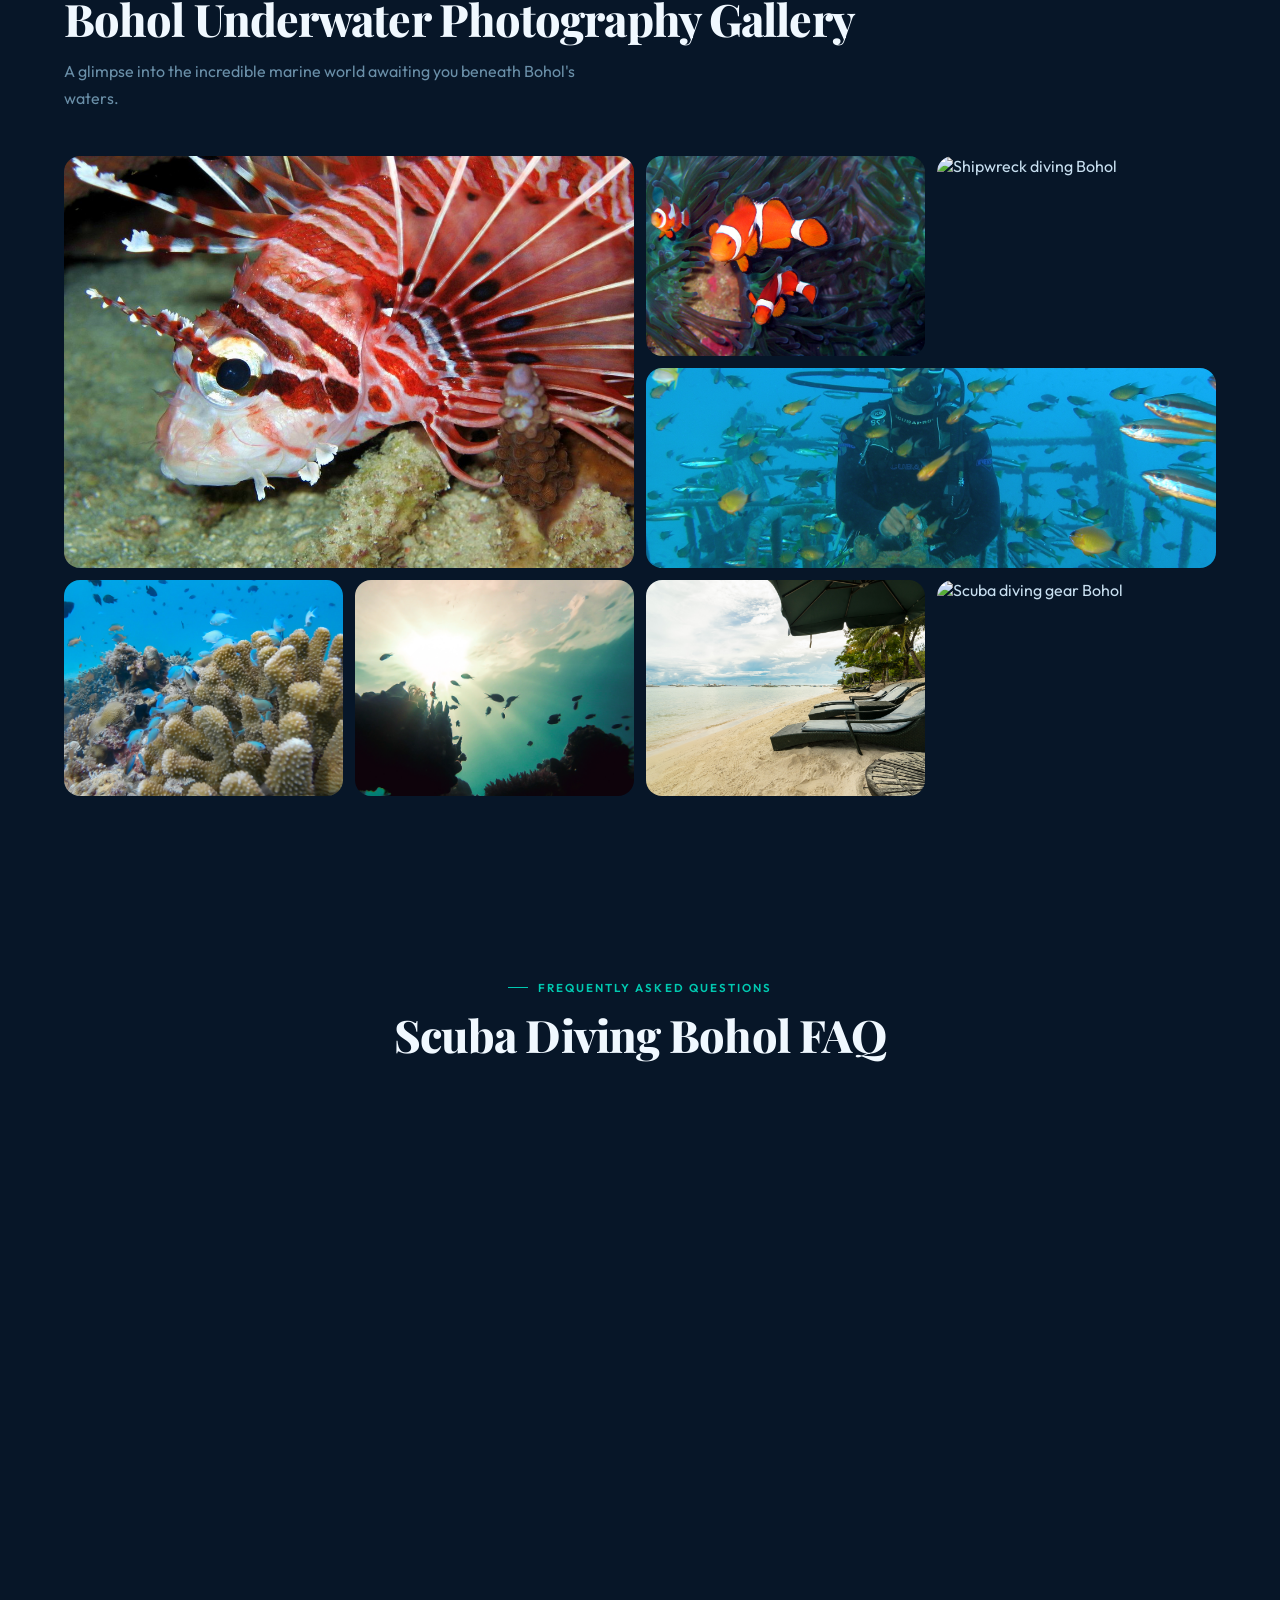
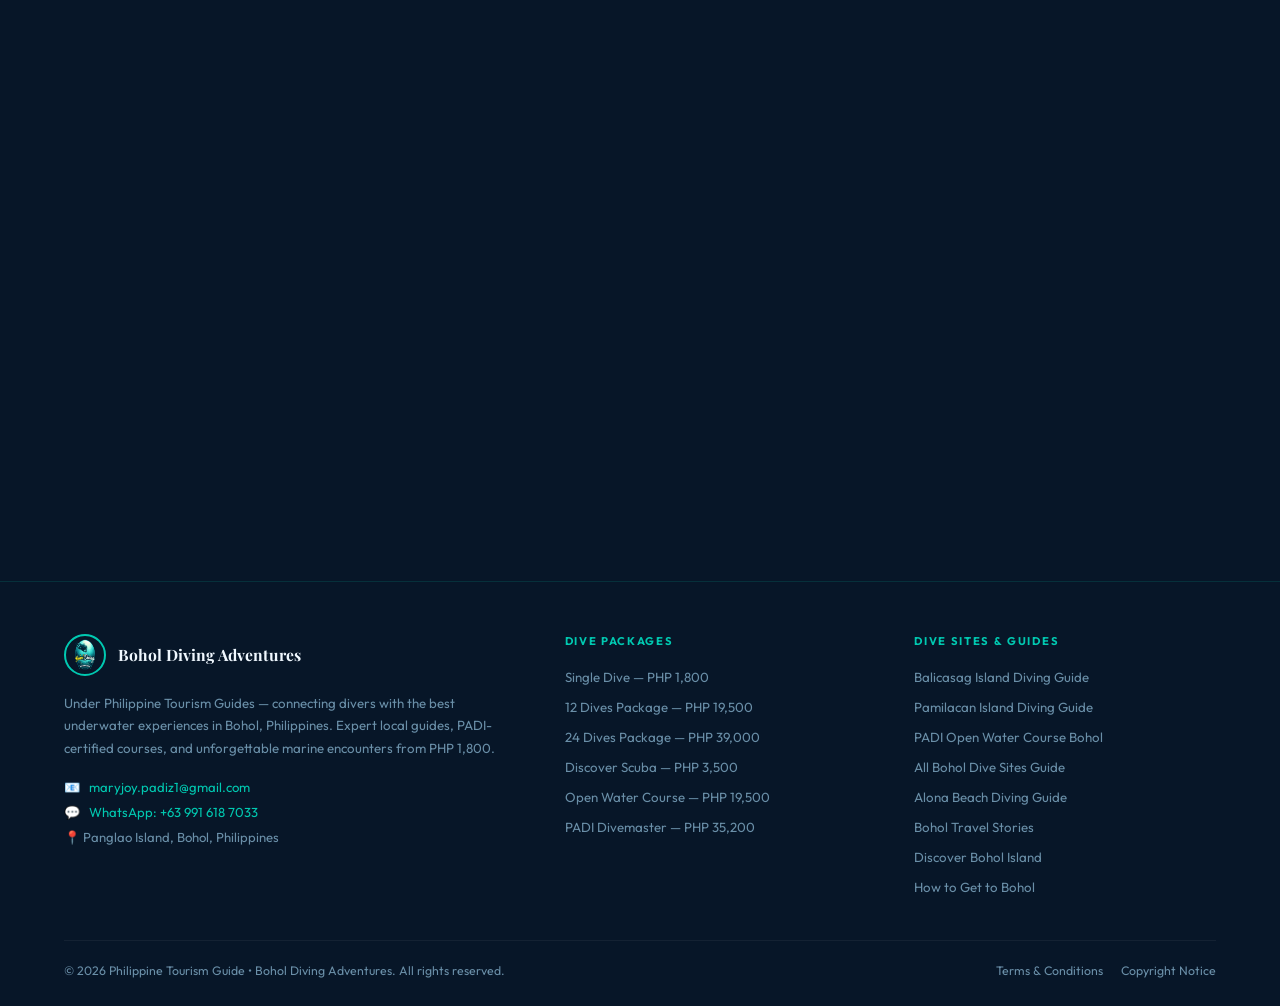
==== commit f2713a33: "Update index.html" ====
--- a/index.html
+++ b/index.html
@@ -10,7 +10,7 @@
   ═══════════════════════════════════════════════════════ -->
   <title>Bohol Diving Adventures | Scuba Diving Panglao, Philippines</title>
   <meta name="description" content="Book scuba diving in Bohol, Philippines from PHP 1,800. Dive Balicasag sea turtles, Pamilacan reef sharks & Cabilao coral reefs. PADI courses, fun dives & expert local guides. Open daily 7am–6pm.">
-  <meta name="keywords" content="scuba diving Bohol Philippines, Bohol diving packages, Balicasag diving, Pamilacan Island diving, Cabilao diving, PADI courses Bohol, fun diving Panglao, scuba diving Panglao Island, Bohol dive sites, sea turtles Bohol, reef sharks Philippines, dive instructor Bohol, Open Water course Philippines, PADI Divemaster Bohol, discover scuba Bohol, underwater adventures Bohol, best dive spots Philippines, Bohol snorkeling, dive with turtles Philippines, Bohol scuba packages">
+  <meta name="keywords" content="dive shop Panglao, dive center Panglao, best dive shop Panglao, scuba diving Panglao Philippines, scuba diving Bohol Philippines, Bohol diving packages, Balicasag Island diving, Pamilacan Island diving, Cabilao diving, PADI courses Bohol, PADI Open Water course Panglao, fun diving Panglao, scuba diving lessons Panglao, beginner scuba diving Panglao, Alona Beach diving, dive trips Balicasag from Panglao, Bohol dive sites, sea turtles Bohol, reef sharks Philippines, best time to dive Bohol, scuba diving cost Philippines, diving Panglao vs Balicasag, how to get to Balicasag Island, learn to dive Bohol, Advanced Open Water Bohol, PADI Divemaster Bohol, scuba diving packages Bohol Philippines">
   <meta name="robots" content="index, follow, max-snippet:-1, max-image-preview:large, max-video-preview:-1">
   <meta name="author" content="Bohol Diving Adventures — Philippine Tourism Guide">
   <meta name="geo.region" content="PH-BOH">
@@ -267,6 +267,22 @@
             "acceptedAnswer": {
               "@type": "Answer",
               "text": "Most travelers reach Bohol by fast ferry from Cebu City's Pier 1 to Tagbilaran Port (around 2 hours via OceanJet or SuperCat), then a 30-45 minute transfer to Panglao. Direct flights to Tagbilaran-Panglao Airport are also available. We can arrange private transfers from Tagbilaran Port or Tagbilaran-Panglao Airport directly to your resort."
+            }
+          },
+          {
+            "@type": "Question",
+            "name": "When is the best time to dive in Bohol?",
+            "acceptedAnswer": {
+              "@type": "Answer",
+              "text": "The best time to dive in Bohol is November to May, when seas are calmest and visibility is highest (15-30m). However, diving is possible year-round with Bohol's warm 26-29°C waters."
+            }
+          },
+          {
+            "@type": "Question",
+            "name": "Should I dive Panglao or Balicasag?",
+            "acceptedAnswer": {
+              "@type": "Answer",
+              "text": "Both. Panglao's local reefs are great for beginners and afternoon dives, while Balicasag Island is Bohol's most iconic site — a 45-minute boat ride with sea turtles, coral walls, and huge jackfish schools. Most divers combine both on a multi-day trip."
             }
           }
         ]
@@ -658,7 +674,7 @@
     <div>
       <div class="section-label">Dive Packages</div>
       <h2 class="section-title">Scuba Diving Packages in Bohol, Philippines</h2>
-      <p class="section-sub">All packages include full equipment. Bring your own gear for extra savings. Open to all skill levels.</p>
+      <p class="section-sub">Bohol's most flexible dive shop — fun dives, scuba diving lessons, and PADI courses for all skill levels. Full equipment included, 5 minutes from Alona Beach.</p>
     </div>
     <div class="packages-tabs">
       <button class="tab-btn active" data-tab="fundiving">Fun Diving</button>
@@ -722,7 +738,7 @@
   <div style="max-width:1400px;margin:0 auto;">
     <div class="section-label">World-Class Dive Sites</div>
     <h2 class="section-title">Best Dive Sites in Bohol, Philippines</h2>
-    <p class="section-sub">From turtle-laden sanctuaries to dramatic wall dives &mdash; Bohol has some of the finest diving in all of Southeast Asia.</p>
+    <p class="section-sub">From beginner-friendly reef dives near Panglao to advanced wall diving at Balicasag &mdash; Bohol has some of the finest diving in all of Southeast Asia. Our dive center runs daily trips to every major site.</p>
     <div class="sites-grid">
       <div class="site-card reveal-l">
         <img src="dive.jpg" alt="Balicasag Island Diving Bohol Philippines" loading="lazy" width="600" height="400">
@@ -773,7 +789,7 @@
       <img src="bohol.jpg" alt="Discover Bohol Island Philippines tropical paradise" loading="lazy" width="100%" height="auto" style="width:100%;border-radius:16px;margin-bottom:26px;height:300px;object-fit:cover;">
       <div class="section-label">Discover Bohol Island</div>
       <h2 class="section-title" style="font-size:1.9rem;">Bohol Island: A Tropical Paradise in the Philippines</h2>
-      <p style="margin-top:14px;line-height:1.8;color:var(--text-muted);font-size:0.93rem;">Bohol Island is a gem in the heart of the Philippines, offering a unique blend of natural beauty, rich history, and vibrant culture. The iconic Chocolate Hills &mdash; over 1,200 conical mounds that turn brown in the dry season &mdash; are a UNESCO candidate. Its waters around Panglao Island host some of the finest dive sites in Southeast Asia: vibrant coral reefs, sea turtles, and whale sharks await beneath the surface.</p>
+      <p style="margin-top:14px;line-height:1.8;color:var(--text-muted);font-size:0.93rem;">Bohol Island is a gem in the heart of the Philippines, offering a unique blend of natural beauty, rich history, and vibrant culture. The iconic Chocolate Hills &mdash; over 1,200 conical mounds that turn brown in the dry season &mdash; are a UNESCO candidate. Its waters around Panglao Island host some of the finest dive sites in Southeast Asia: vibrant coral reefs, sea turtles and reef sharks await beneath the surface. To get to Balicasag Island for diving, you depart by boat from Panglao &mdash; a scenic 30&ndash;45 minute crossing included in every Balicasag dive package.</p>
       <p style="margin-top:12px;line-height:1.8;color:var(--text-muted);font-size:0.93rem;">Beyond diving, explore the Hinagdanan Cave underground lake, hike to Mag-Aso Falls, visit the 16th-century Baclayon Church, or relax on Panglao&rsquo;s white-sand beaches. Best time to visit for diving: <strong style="color:var(--teal);">November to April</strong>.</p>
       <h3 style="font-family:'Playfair Display',serif;color:var(--white);margin:28px 0 16px;font-size:1.35rem;" id="tobohol">How to Get to Bohol Island</h3>
       <div style="display:grid;grid-template-columns:repeat(auto-fit,minmax(200px,1fr));gap:14px;">
@@ -796,11 +812,11 @@
     <div style="padding:8px 0;" class="reveal">
       <div class="section-label">About Us</div>
       <h2 class="section-title">"Experience the best of Bohol with us."</h2>
-      <p class="about-intro">Mary, the founder of Bohol Diving Adventures, grew up exploring these waters and created this platform to share the island&#39;s magic &mdash; helping travellers avoid scams and overpriced operators while ensuring every dive is unforgettable.</p>
+      <p class="about-intro">Mary, the founder of Bohol Diving Adventures, grew up exploring these waters and created this dive center in Panglao to share the island&#39;s magic &mdash; helping travellers find honest, expert-guided diving close to Alona Beach without the overpriced operators.</p>
       <div class="about-items">
-        <div class="about-item"><div class="about-icon">&#x1F93F;</div><div><strong>Local Expertise</strong><span>We know every reef, current, and hidden gem these waters hold.</span></div></div>
-        <div class="about-item"><div class="about-icon">&#x1F3AF;</div><div><strong>Our Mission</strong><span>Transform your diving experience into unforgettable adventures while promoting everything beautiful about Bohol Island.</span></div></div>
-        <div class="about-item"><div class="about-icon">&#x1F30A;</div><div><strong>Our Vision</strong><span>To be the premier online resource for authentic, unforgettable travel and diving experiences on Bohol Island.</span></div></div>
+        <div class="about-item"><div class="about-icon">&#x1F93F;</div><div><strong>Local Expertise</strong><span>We know every reef, current, and hidden gem — from Panglao's house reefs to Balicasag's walls and Pamilacan's sharks.</span></div></div>
+        <div class="about-item"><div class="about-icon">&#x1F3AF;</div><div><strong>All Levels Welcome</strong><span>Beginner scuba diving lessons, PADI Open Water courses, Advanced courses and Divemaster training — all from our dive shop in Panglao.</span></div></div>
+        <div class="about-item"><div class="about-icon">&#x1F30A;</div><div><strong>Best Value in Bohol</strong><span>Fun dives from PHP 1,800, PADI Open Water from PHP 19,500 — the most competitive scuba diving cost in the Philippines without cutting corners on safety.</span></div></div>
       </div>
       <button class="btn-primary book-trigger" style="border:none;cursor:pointer;font-family:'Outfit',sans-serif;">Book your adventure &rarr;</button>
     </div>
@@ -844,6 +860,8 @@
       <div class="faq-item reveal"><div class="faq-q"><span class="faq-num">07</span>Are PADI courses available?</div><p class="faq-a">Yes &mdash; from <strong>Discover Scuba</strong> through <strong>Open Water, Advanced, Rescue, Enriched Air</strong> and up to <strong>Divemaster</strong>. All courses include full equipment.</p></div>
       <div class="faq-item reveal"><div class="faq-q"><span class="faq-num">08</span>What is included in the packages?</div><p class="faq-a">All packages include <strong>full scuba equipment</strong>. Own equipment gives a discount (PHP 300&ndash;6,000 off). Environmental fees are separate and support marine conservation.</p></div>
       <div class="faq-item reveal"><div class="faq-q"><span class="faq-num">09</span>How do I get to Bohol Island?</div><p class="faq-a">Take a fast ferry from <strong>Cebu Pier 1 to Tagbilaran Port</strong> (about 2 hours via OceanJet/SuperCat), then a 30&ndash;45 minute transfer to Panglao. Direct flights to <strong>Tagbilaran&ndash;Panglao Airport</strong> are also available. We can arrange a private transfer straight to your resort.</p></div>
+      <div class="faq-item reveal"><div class="faq-q"><span class="faq-num">10</span>When is the best time to dive in Bohol?</div><p class="faq-a"><strong>November to May</strong> gives the calmest seas and best visibility (15&ndash;30m). Diving is possible year-round though &mdash; Bohol&#39;s waters stay a warm 26&ndash;29&deg;C whatever the season.</p></div>
+      <div class="faq-item reveal"><div class="faq-q"><span class="faq-num">11</span>Should I dive Panglao or Balicasag?</div><p class="faq-a">Both. Panglao&#39;s local reefs are perfect for beginner scuba diving and afternoon dives, while <strong>Balicasag Island</strong> is Bohol&#39;s crown jewel &mdash; 45 minutes by boat, with sea turtles, dramatic coral walls and massive jackfish schools. Most divers do both on a multi-day trip.</p></div>
     </div>
   </div>
 </section>
@@ -879,6 +897,7 @@
         <li><a href="/pamilacan-island-diving/">Pamilacan Island Diving Guide</a></li>
         <li><a href="/padi-open-water-bohol/">PADI Open Water Course Bohol</a></li>
         <li><a href="/bohol-dive-sites-guide/">All Bohol Dive Sites Guide</a></li>
+        <li><a href="/alona-beach-diving/">Alona Beach Diving Guide</a></li>
         <li><a href="/travel-stories/">Bohol Travel Stories</a></li>
         <li><a href="#boholisland">Discover Bohol Island</a></li>
         <li><a href="#tobohol">How to Get to Bohol</a></li>
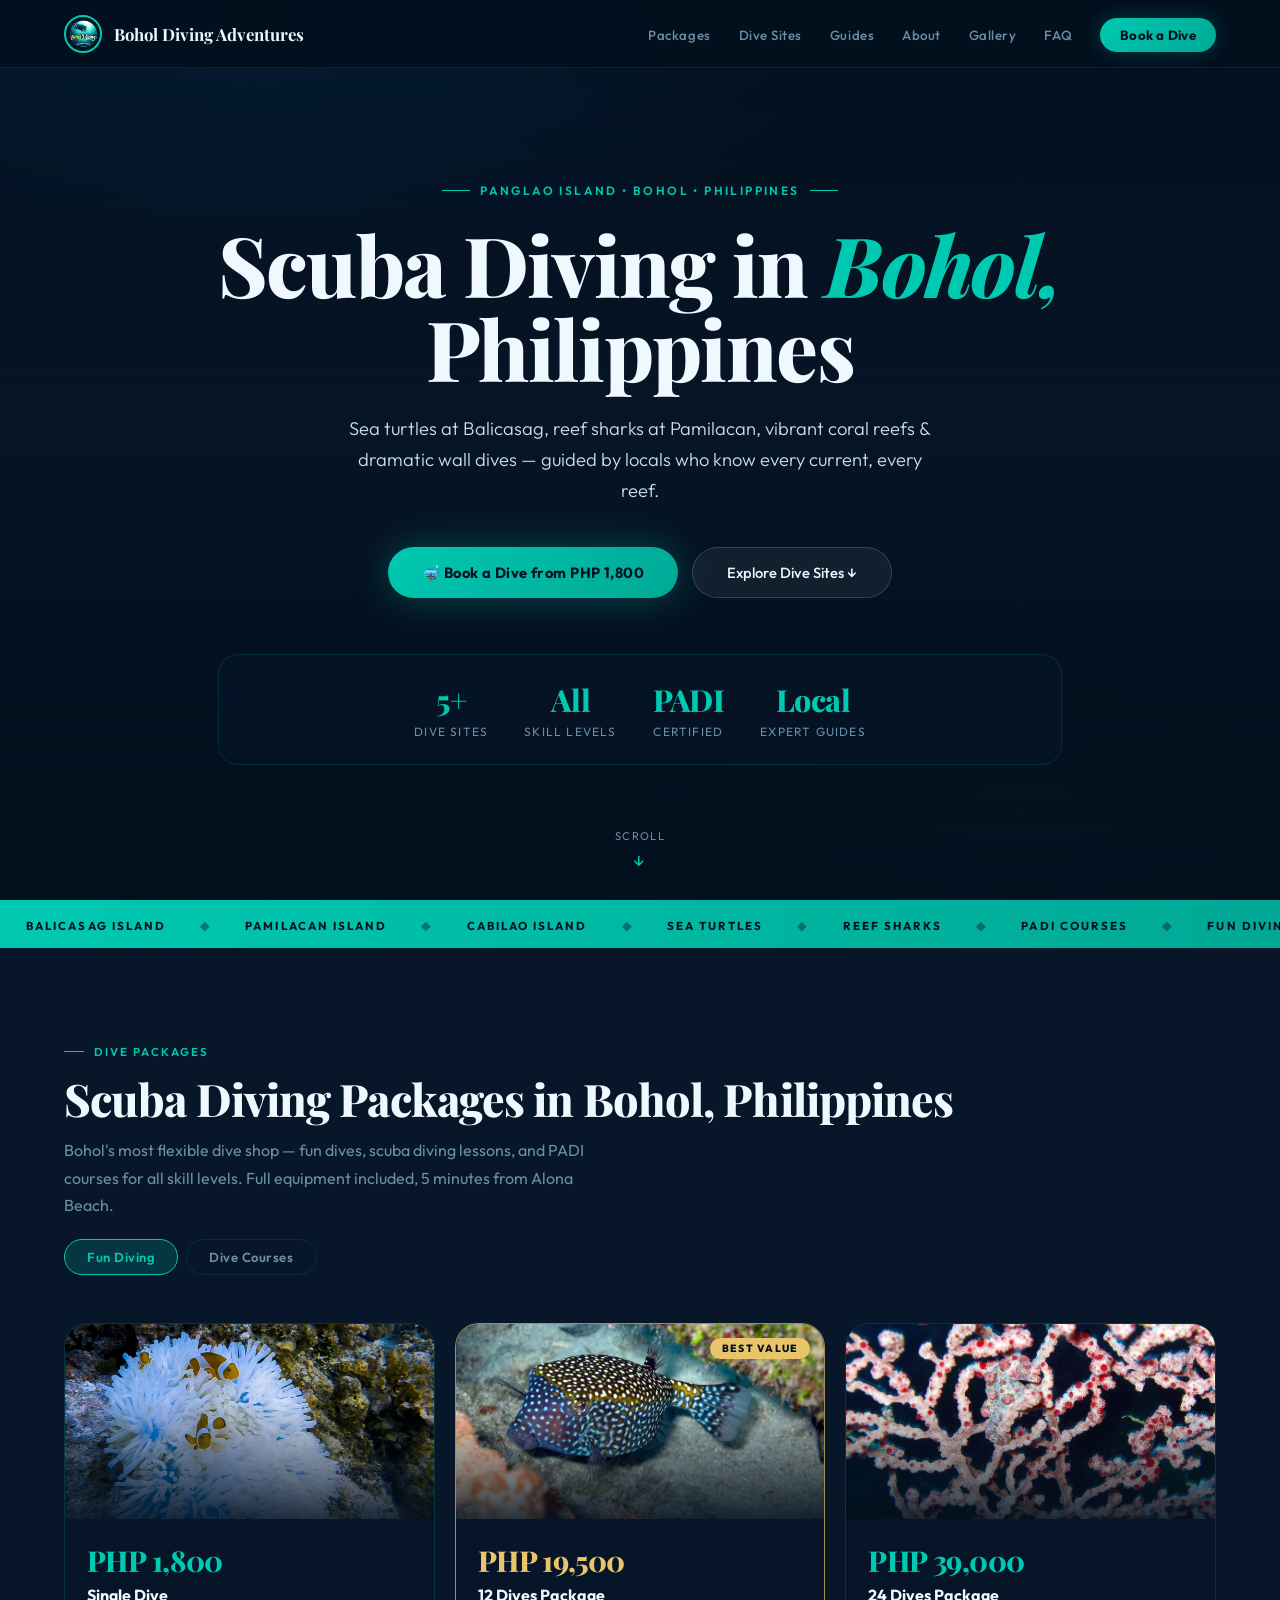
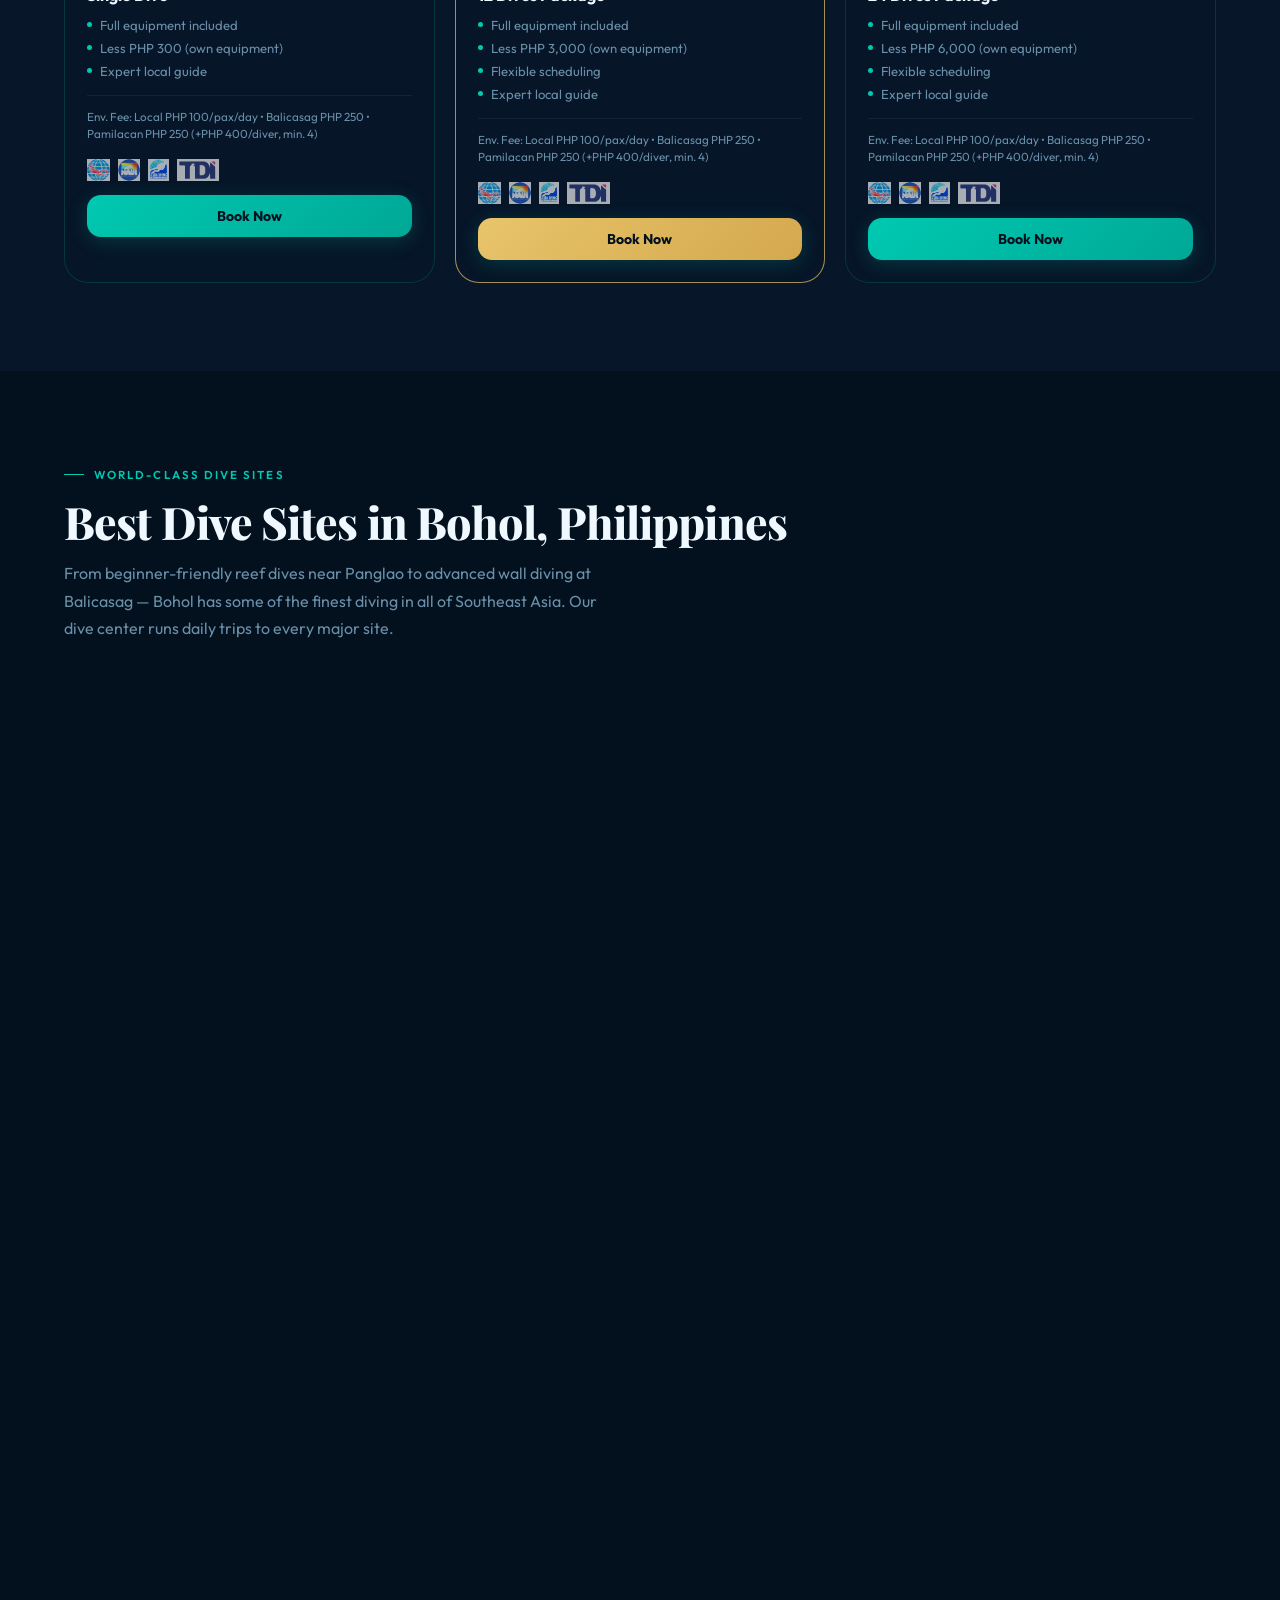
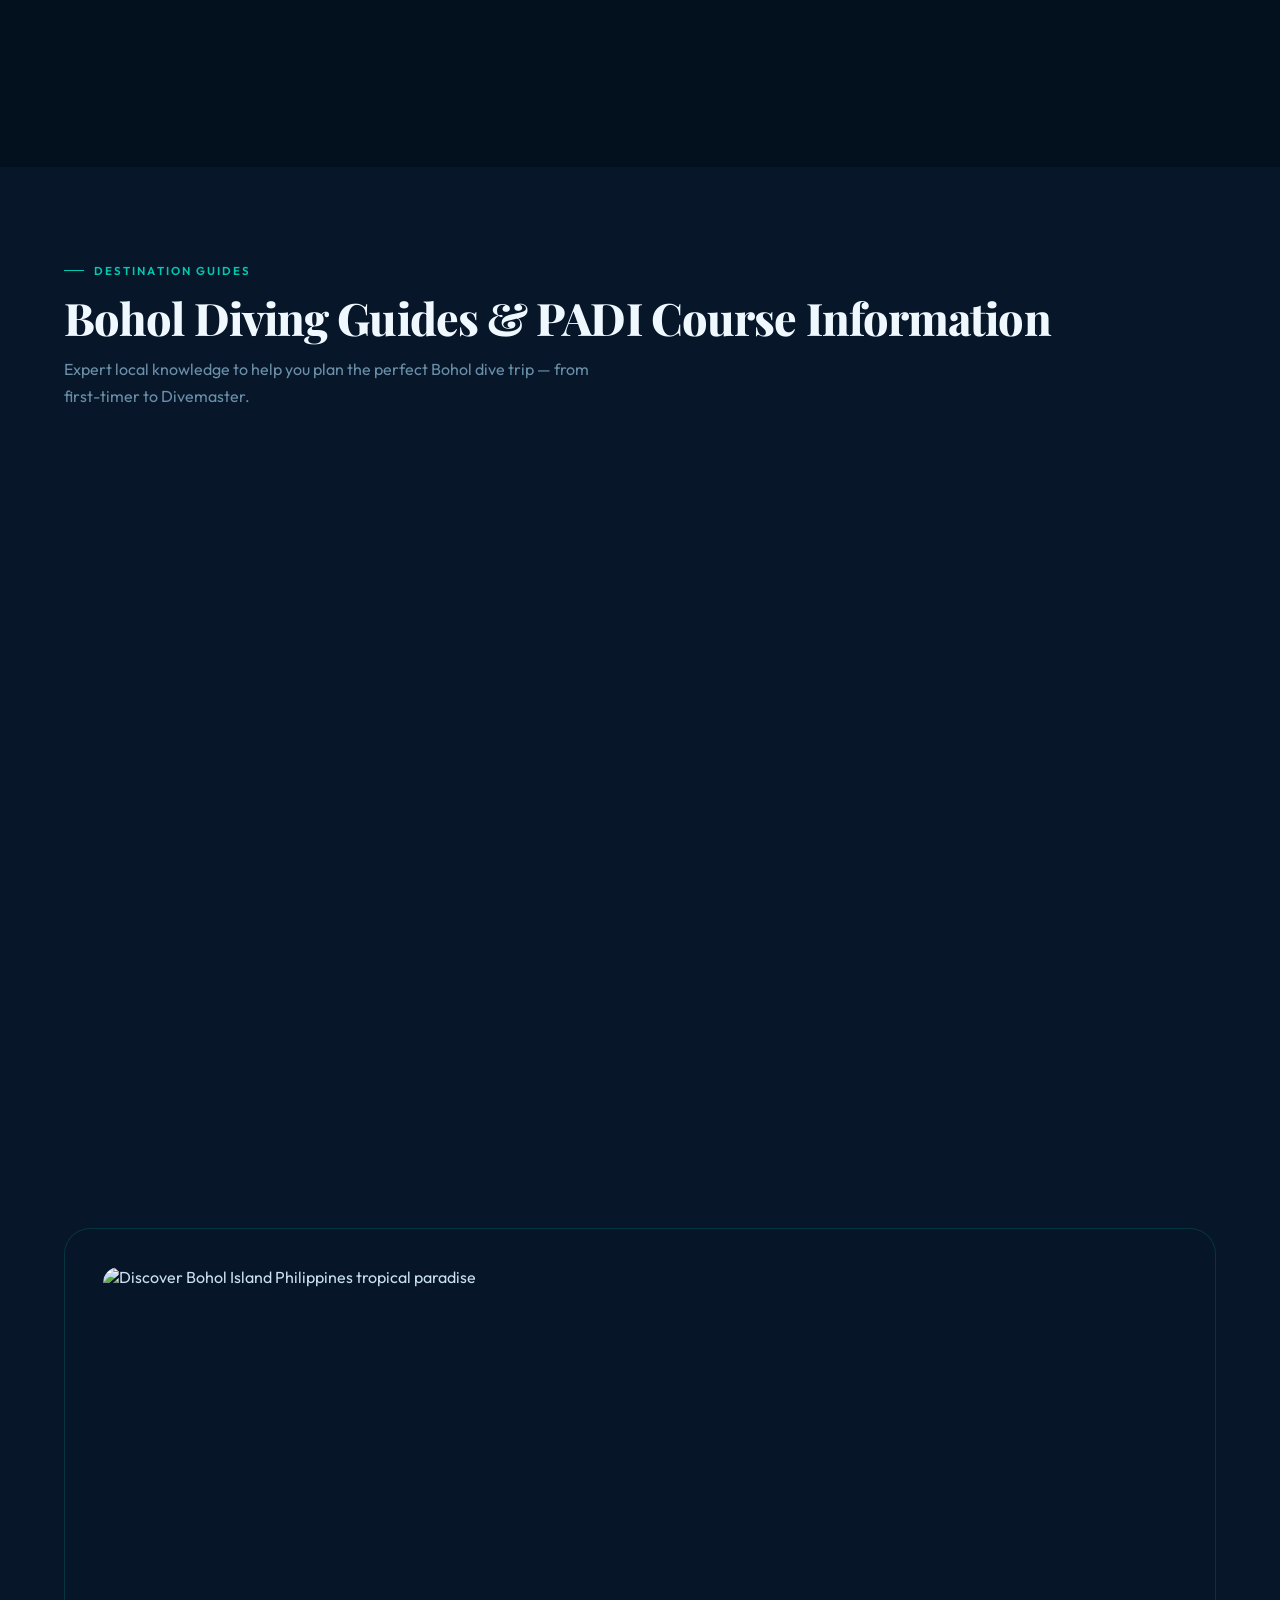
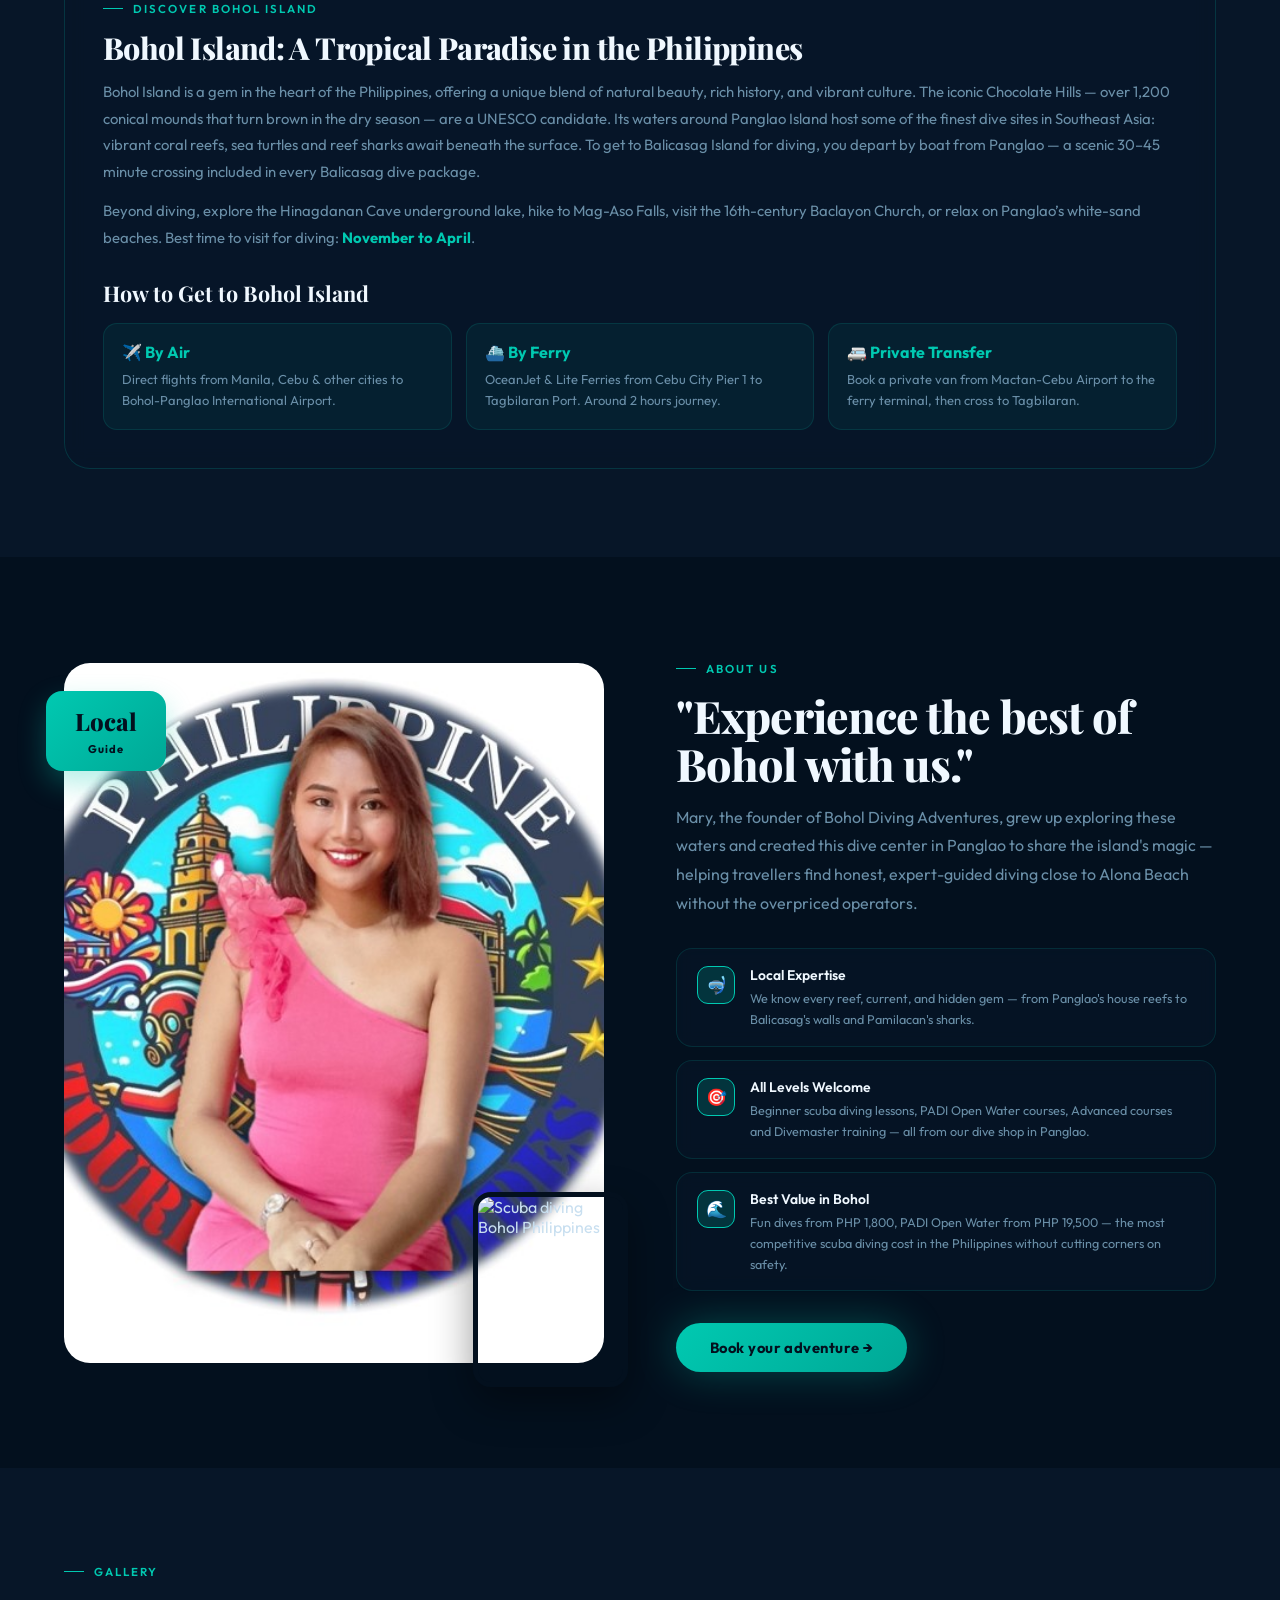
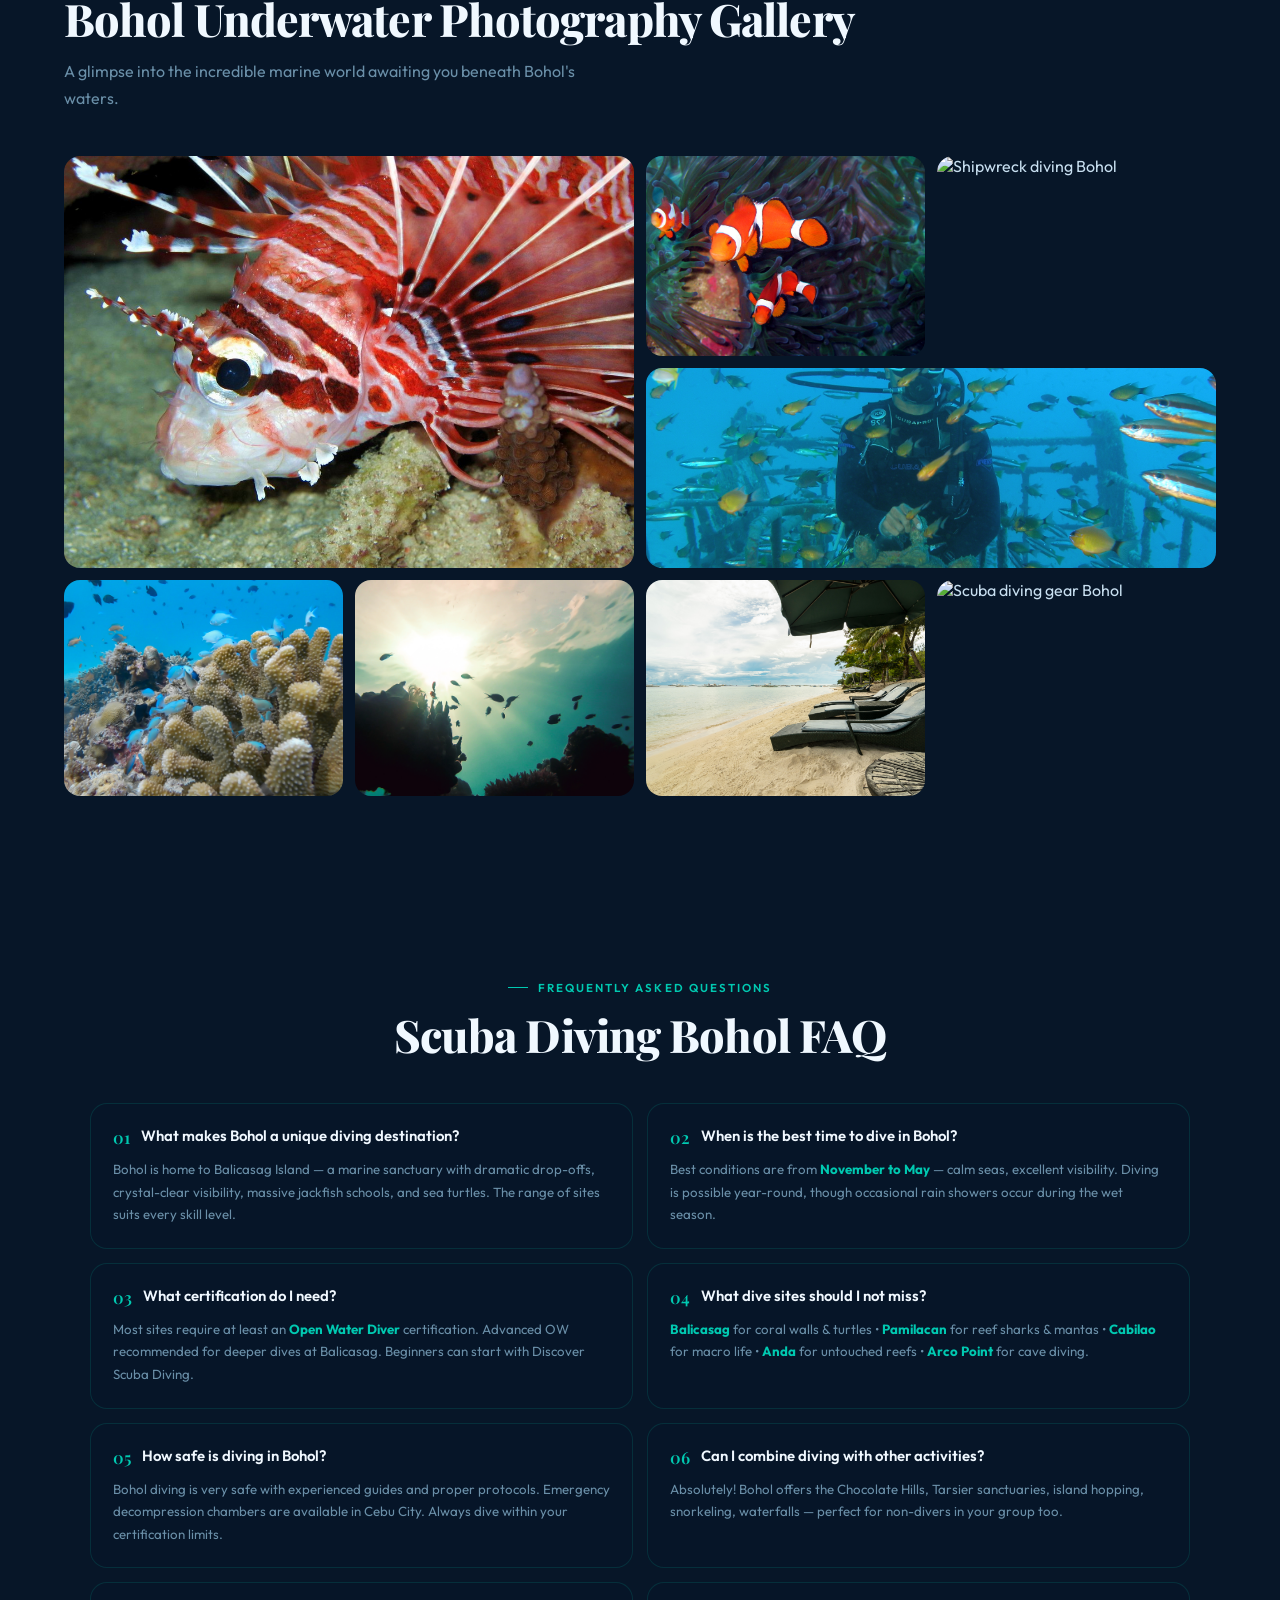
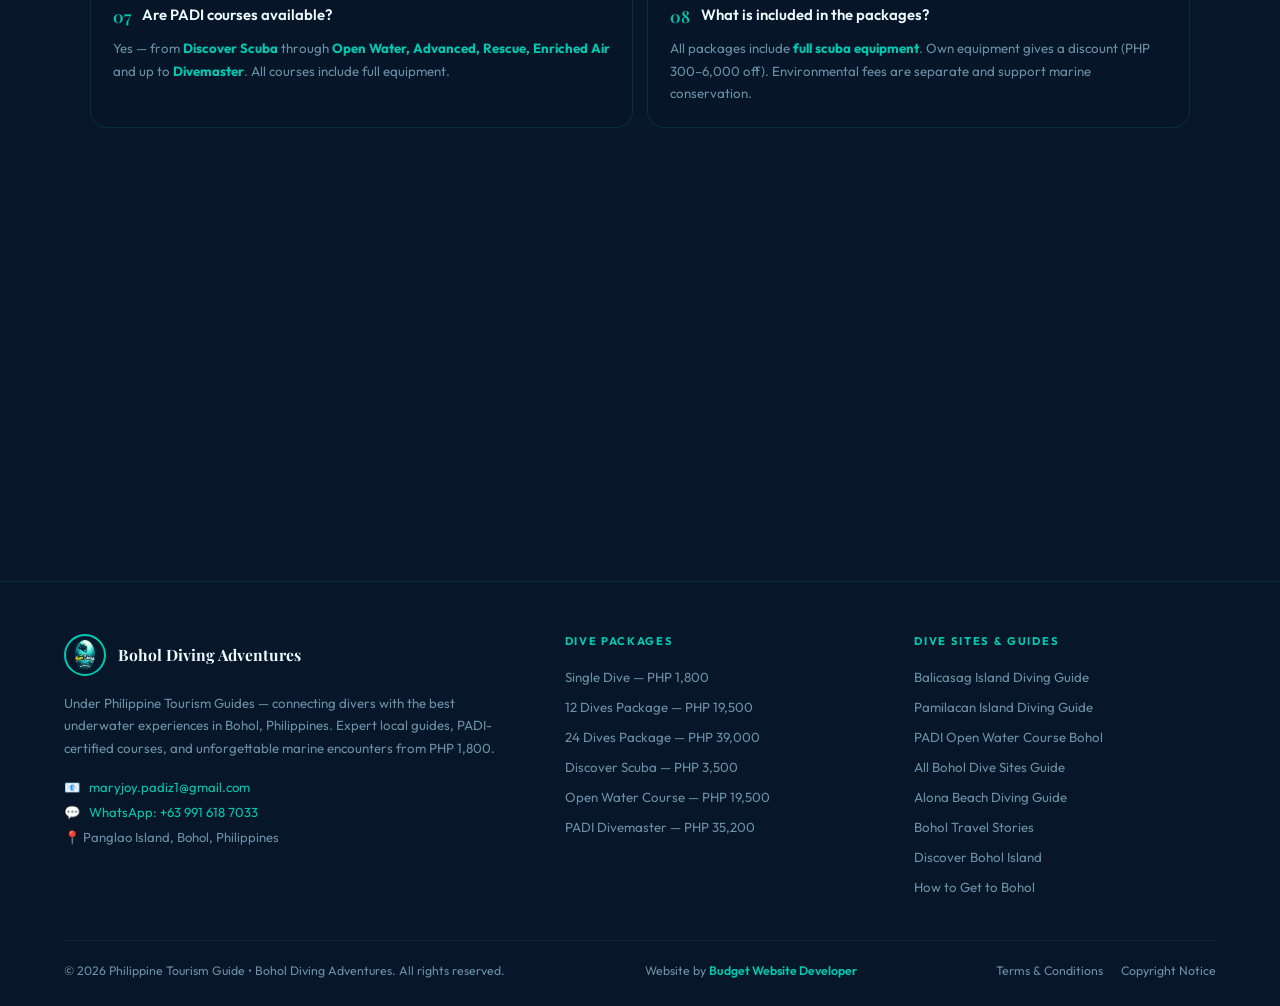
==== commit b52bf5c5: "Update index.html" ====
--- a/index.html
+++ b/index.html
@@ -906,6 +906,7 @@
   </div>
   <div class="footer-bottom">
     <p>&copy; 2026 Philippine Tourism Guide &bull; Bohol Diving Adventures. All rights reserved.</p>
+    <p>Website by <a href="https://www.budgetwebsitedeveloper.com" target="_blank" rel="noopener" style="color:var(--teal);text-decoration:none;font-weight:600;">Budget Website Developer</a></p>
     <div class="footer-policy-links">
       <button id="openTerms">Terms &amp; Conditions</button>
       <button id="openCopyright">Copyright Notice</button>
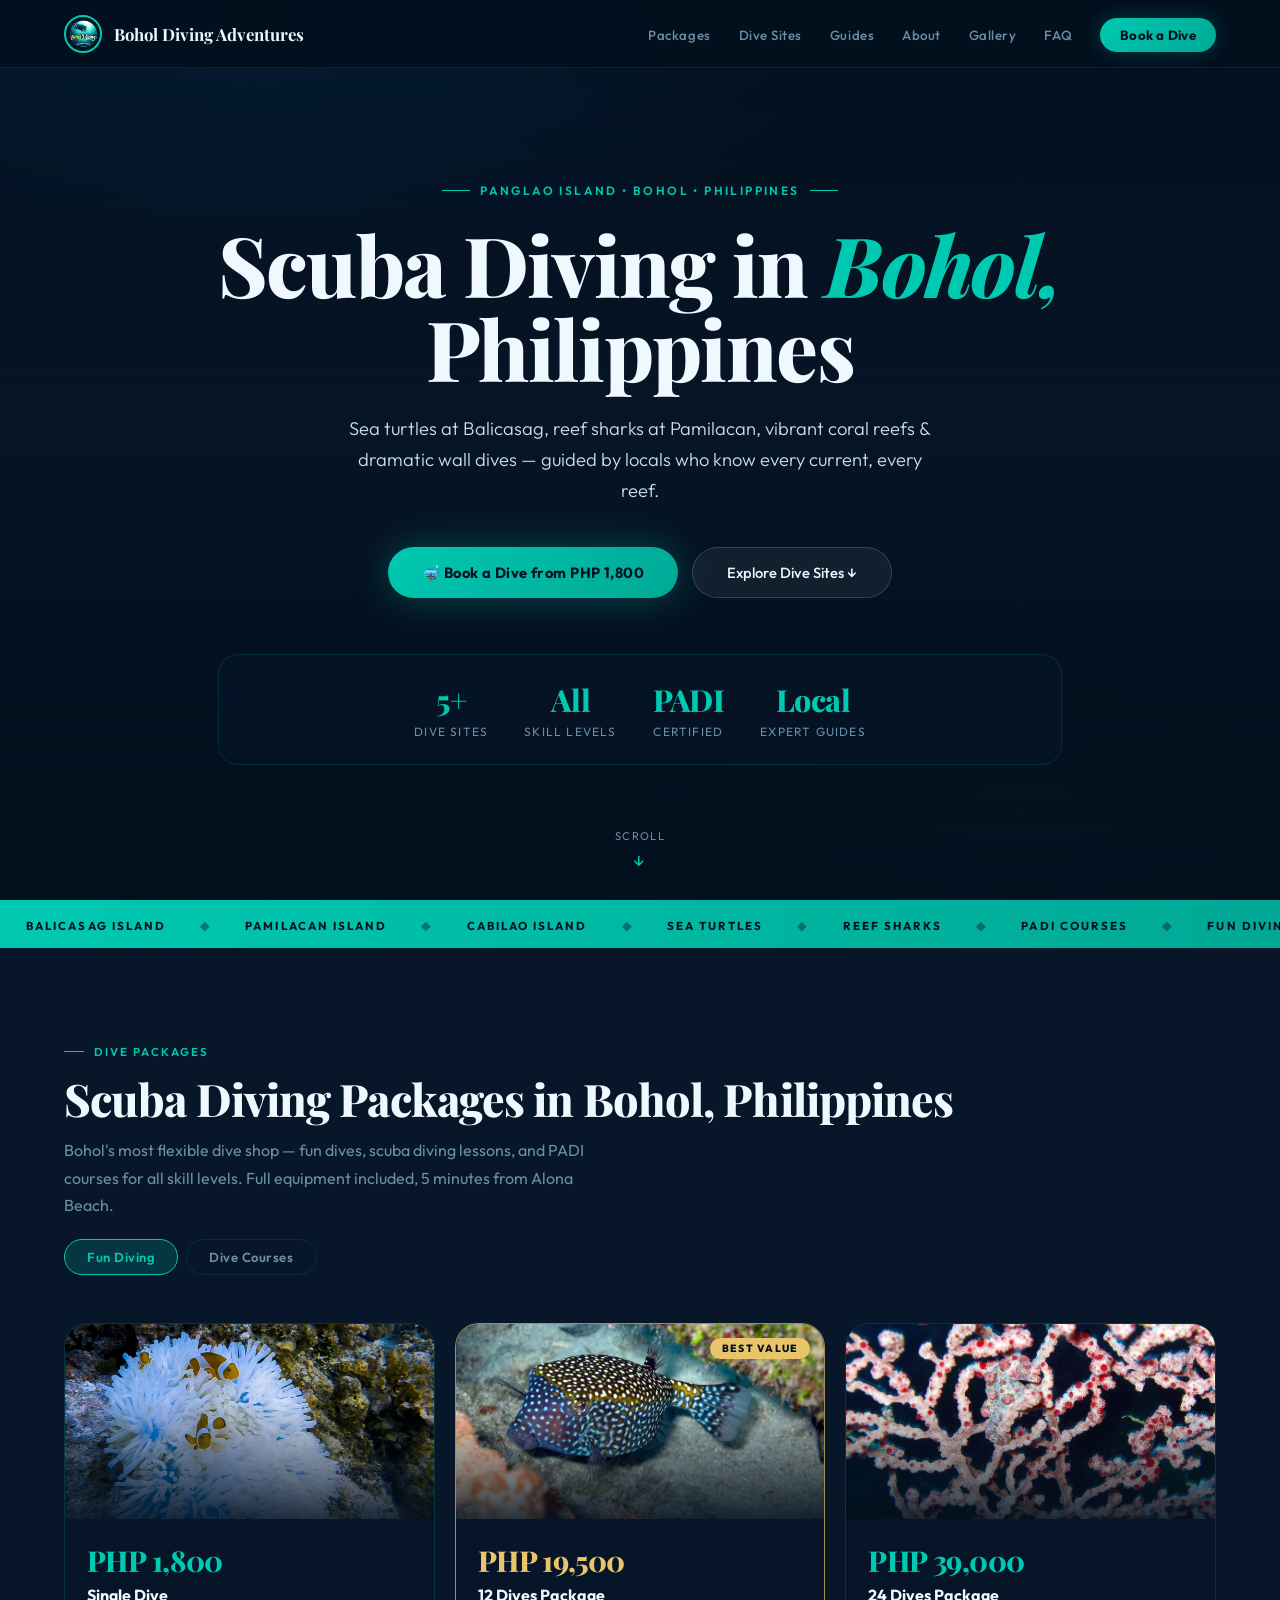
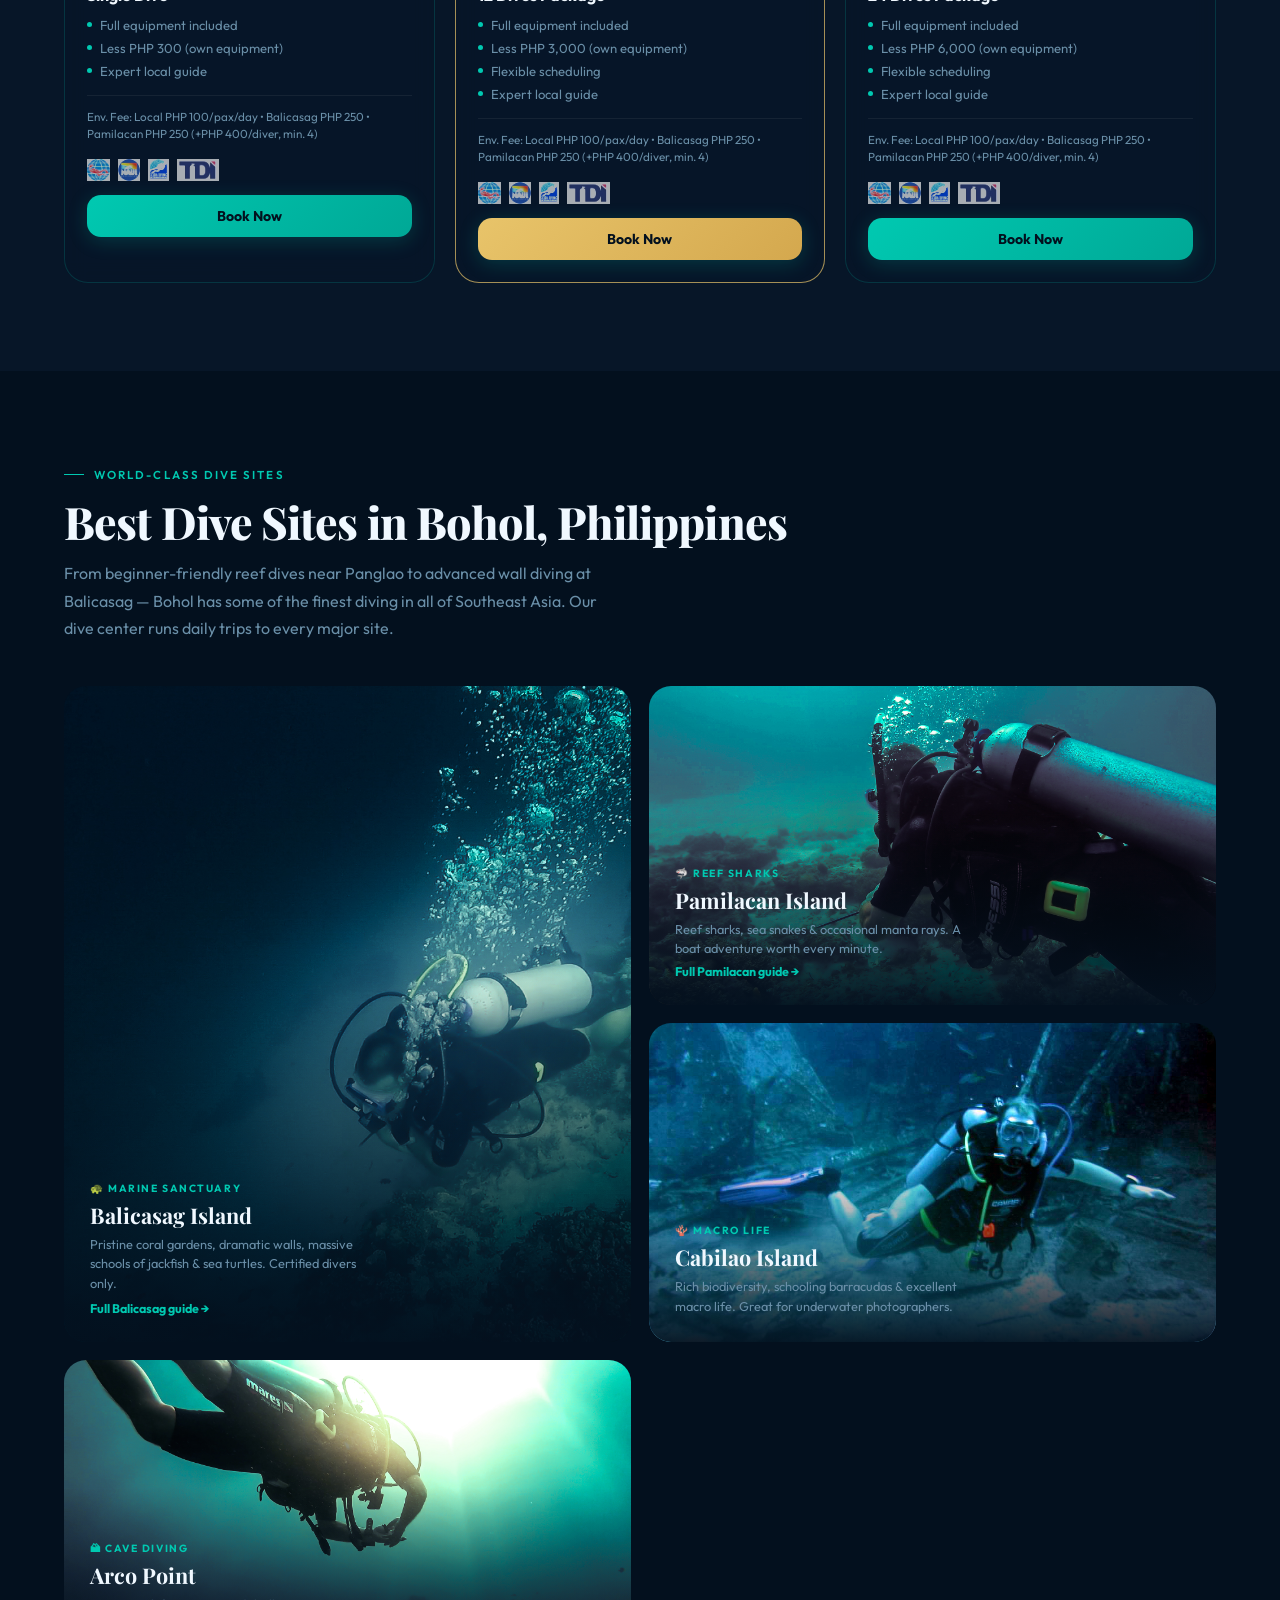
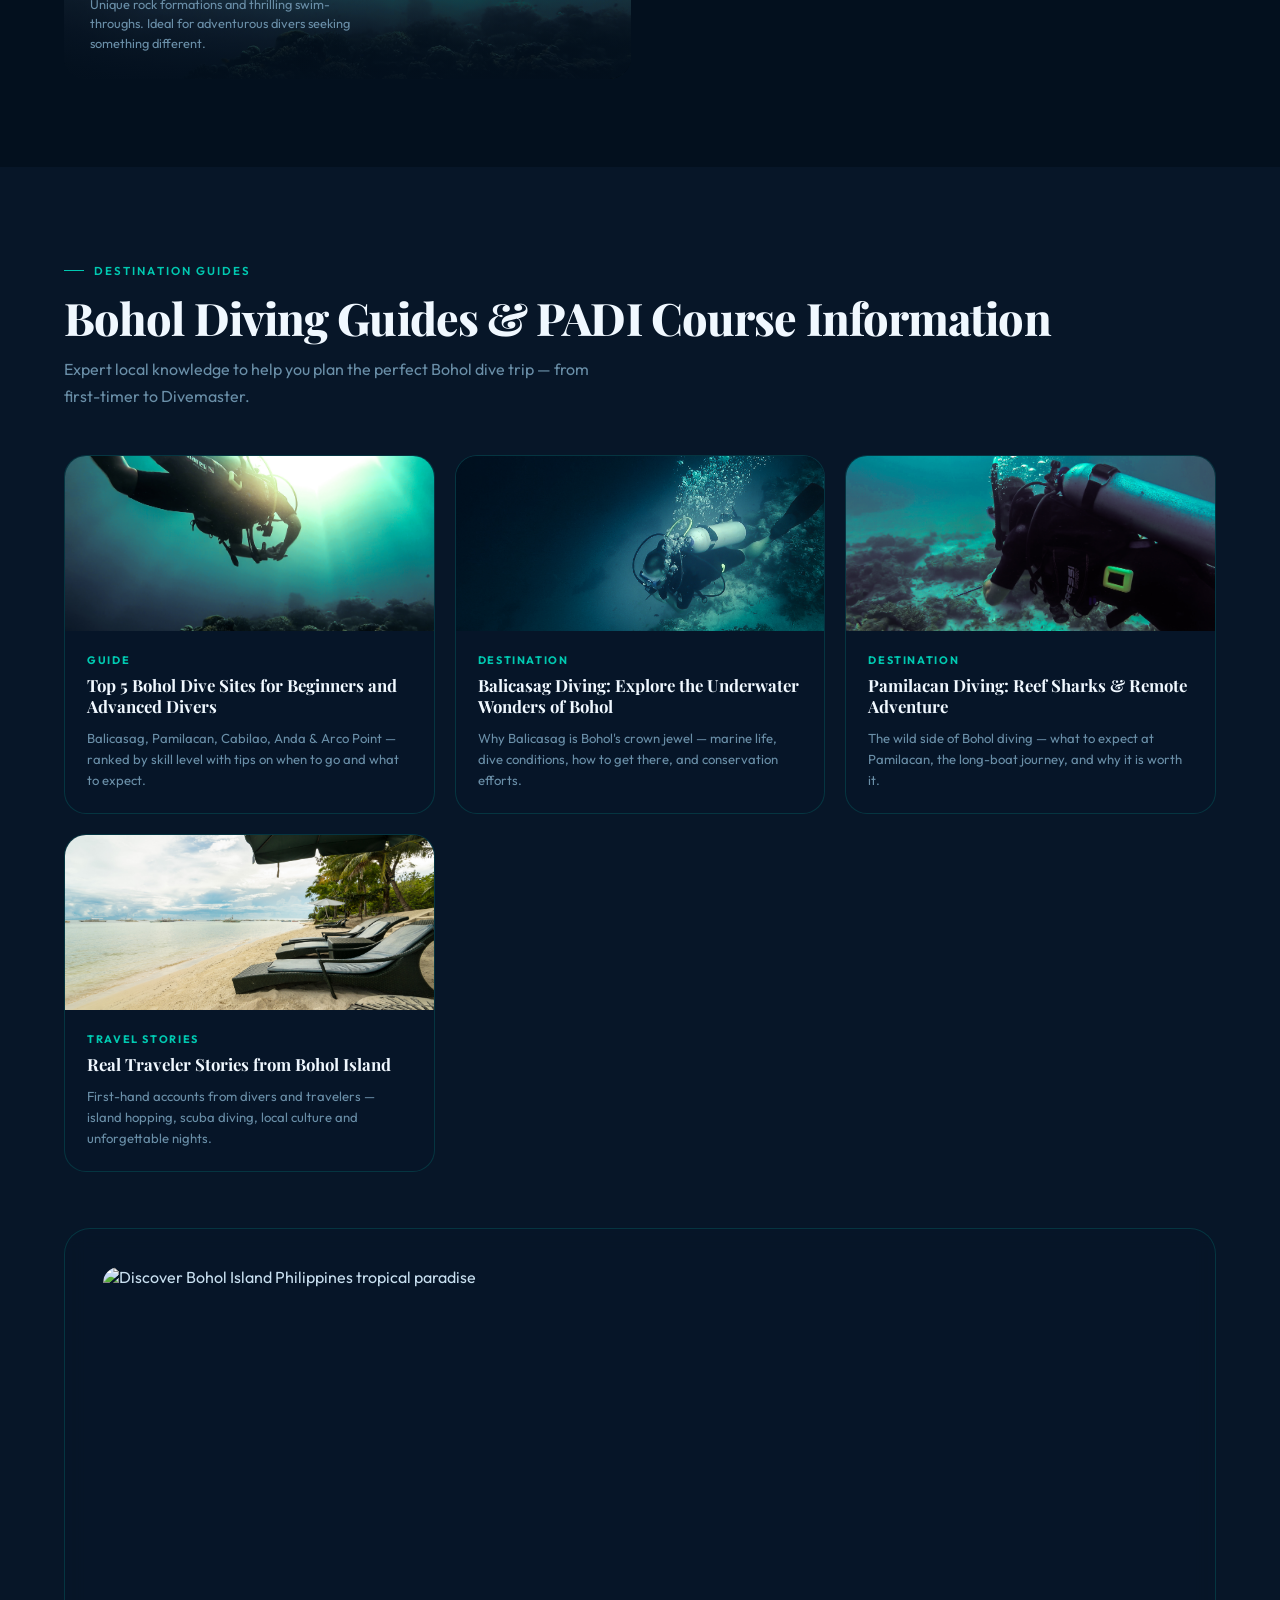
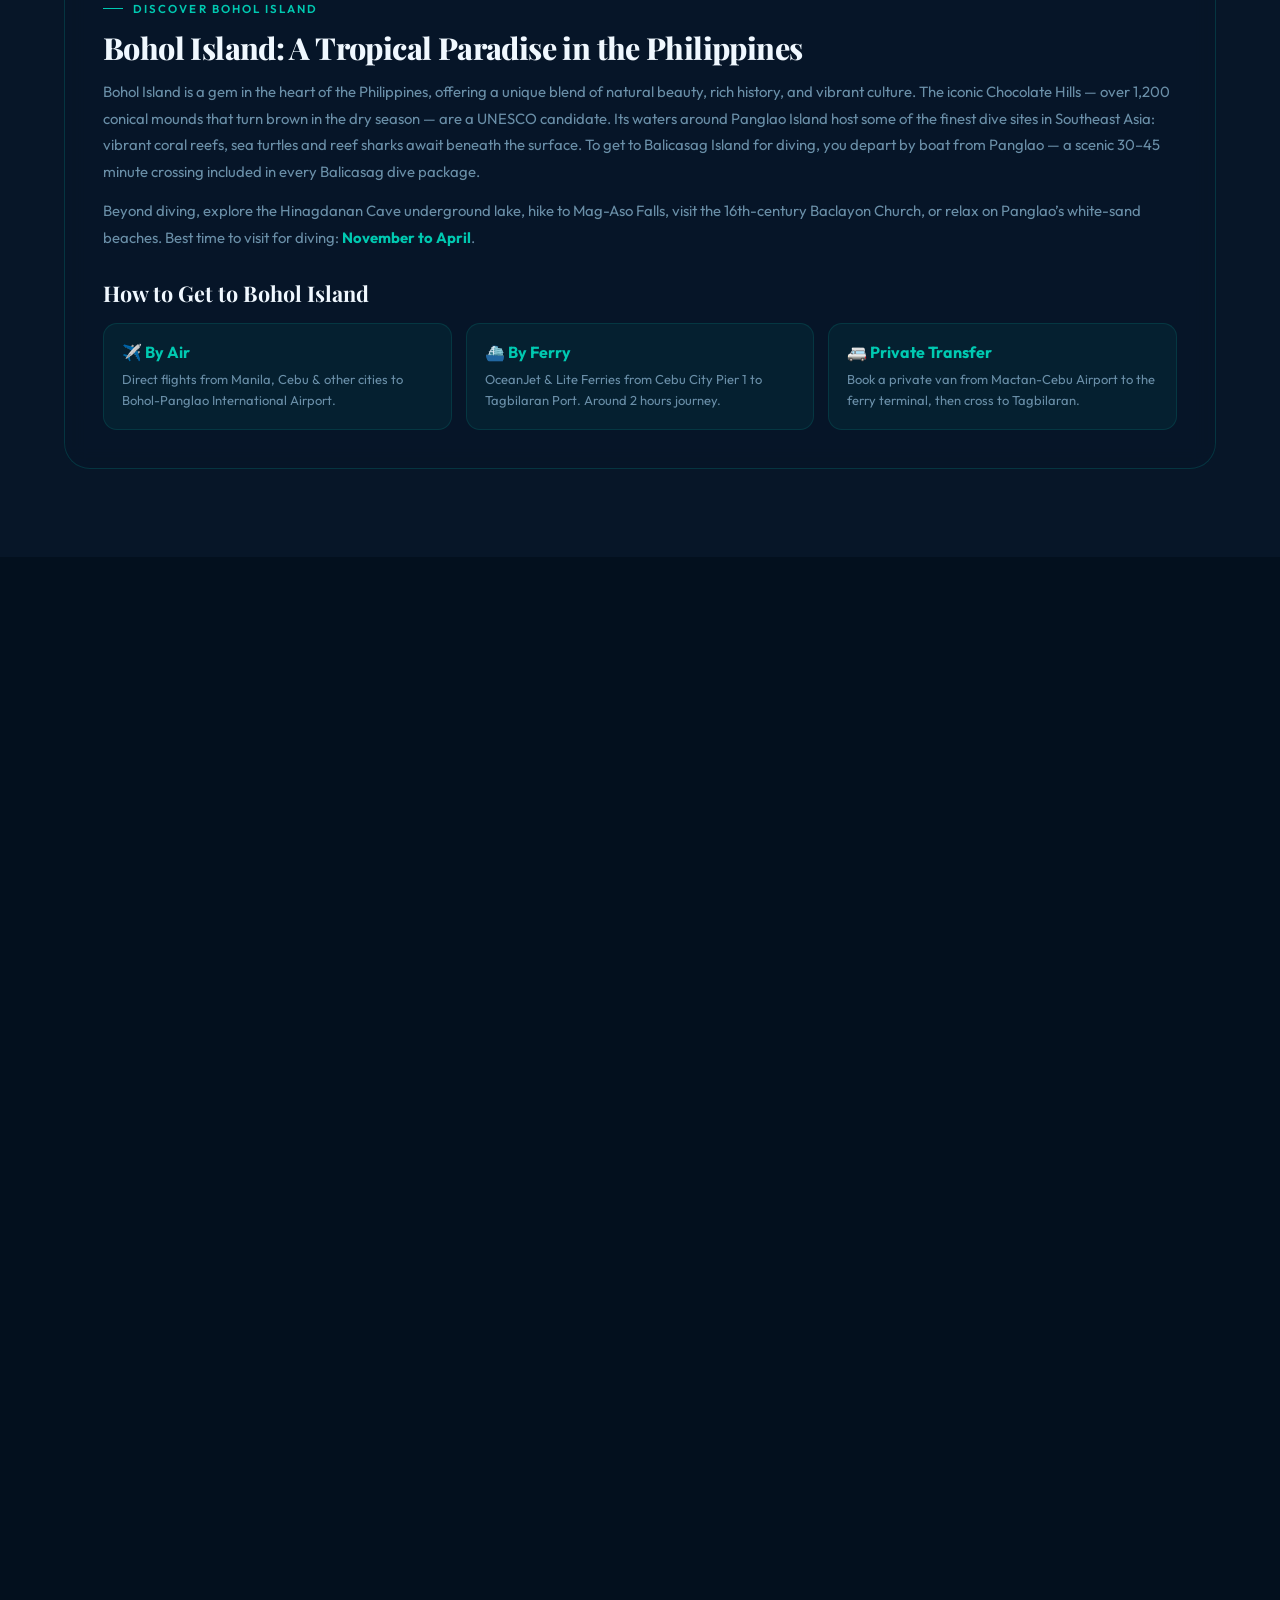
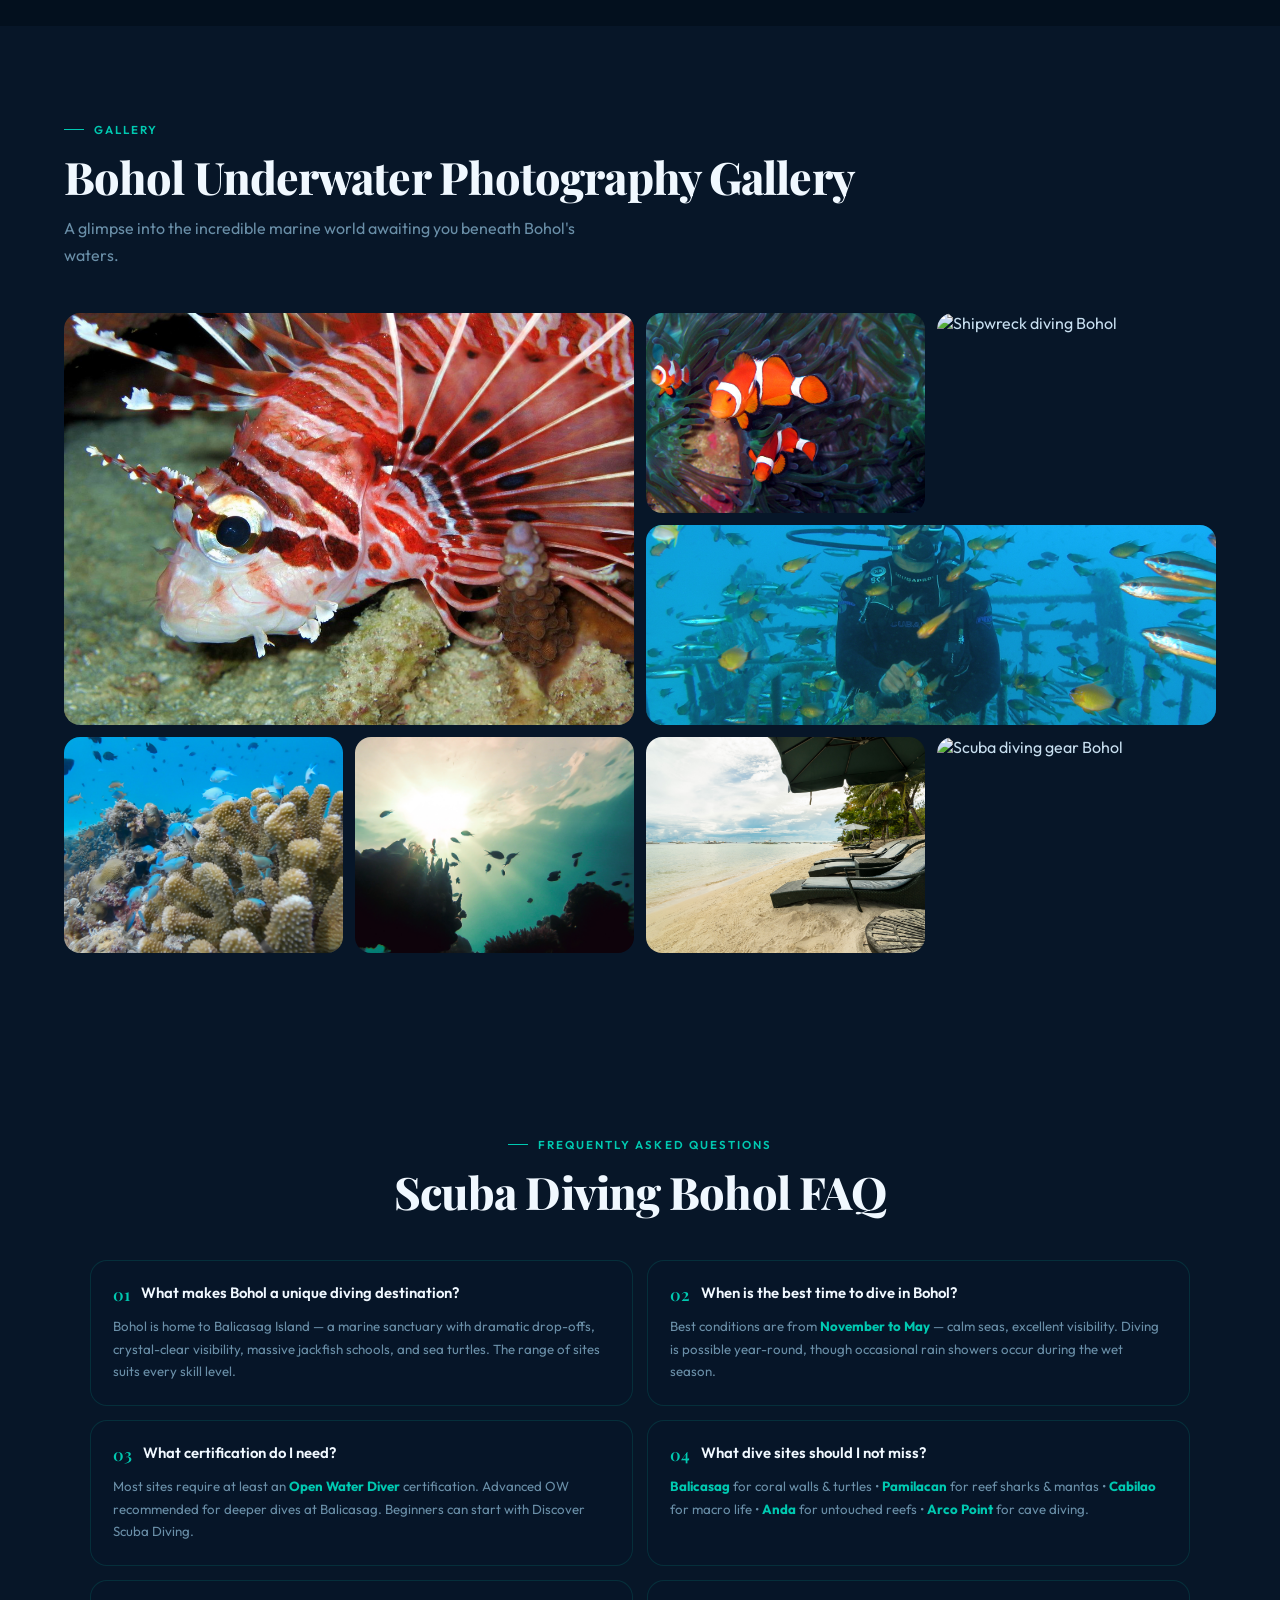
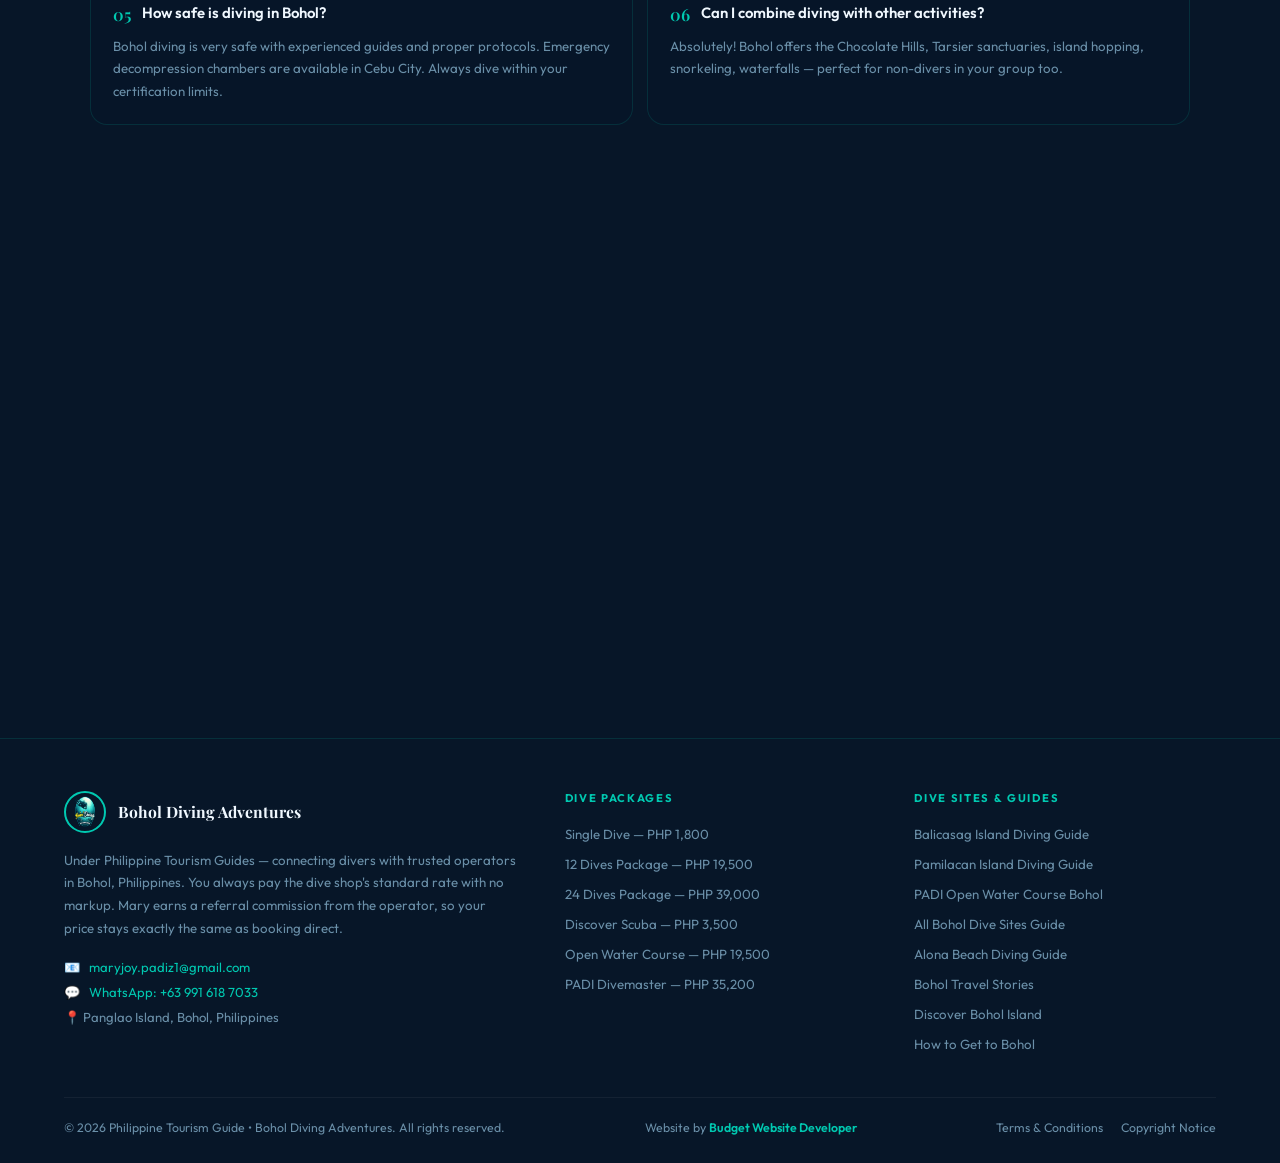
==== commit 30f3178a: "Update index.html" ====
--- a/index.html
+++ b/index.html
@@ -812,11 +812,11 @@
     <div style="padding:8px 0;" class="reveal">
       <div class="section-label">About Us</div>
       <h2 class="section-title">"Experience the best of Bohol with us."</h2>
-      <p class="about-intro">Mary, the founder of Bohol Diving Adventures, grew up exploring these waters and created this dive center in Panglao to share the island&#39;s magic &mdash; helping travellers find honest, expert-guided diving close to Alona Beach without the overpriced operators.</p>
+      <p class="about-intro">Mary, the founder of Bohol Diving Adventures, fell in love with Bohol after visiting the island multiple times and experiencing its incredible underwater world firsthand. What started as a passion for exploring these reefs became a mission &mdash; helping travellers find honest, trusted dive operators in Panglao with zero hassle. <strong style="color:var(--teal);">You always pay the dive shop's standard rate — no markups, no added fees.</strong> Mary earns a referral commission directly from the dive shop, so you get the same price you'd pay walking in yourself, with the added benefit of a personally vetted recommendation.</p>
       <div class="about-items">
-        <div class="about-item"><div class="about-icon">&#x1F93F;</div><div><strong>Local Expertise</strong><span>We know every reef, current, and hidden gem — from Panglao's house reefs to Balicasag's walls and Pamilacan's sharks.</span></div></div>
-        <div class="about-item"><div class="about-icon">&#x1F3AF;</div><div><strong>All Levels Welcome</strong><span>Beginner scuba diving lessons, PADI Open Water courses, Advanced courses and Divemaster training — all from our dive shop in Panglao.</span></div></div>
-        <div class="about-item"><div class="about-icon">&#x1F30A;</div><div><strong>Best Value in Bohol</strong><span>Fun dives from PHP 1,800, PADI Open Water from PHP 19,500 — the most competitive scuba diving cost in the Philippines without cutting corners on safety.</span></div></div>
+        <div class="about-item"><div class="about-icon">&#x1F93F;</div><div><strong>Same Price, Zero Markup</strong><span>You pay exactly what the dive shop charges. Mary receives a referral commission from the operator — never from you — so there's no reason to add to your costs.</span></div></div>
+        <div class="about-item"><div class="about-icon">&#x1F3AF;</div><div><strong>Honest Recommendations</strong><span>Having visited Bohol multiple times, Mary only refers operators she has personally vetted — so every recommendation comes from real experience, not just whoever pays the highest commission.</span></div></div>
+        <div class="about-item"><div class="about-icon">&#x1F30A;</div><div><strong>All Levels Welcome</strong><span>Beginner scuba diving lessons, PADI Open Water courses, fun dives and Advanced training — Mary will match you with the right operator for your skill level and budget.</span></div></div>
       </div>
       <button class="btn-primary book-trigger" style="border:none;cursor:pointer;font-family:'Outfit',sans-serif;">Book your adventure &rarr;</button>
     </div>
@@ -872,7 +872,7 @@
   <div class="footer-grid">
     <div>
       <div class="footer-brand"><img src="logo.jpg" alt="Bohol Diving Adventures" width="42" height="42" loading="lazy"><span class="footer-brand-name">Bohol Diving Adventures</span></div>
-      <p class="footer-desc">Under Philippine Tourism Guides &mdash; connecting divers with the best underwater experiences in Bohol, Philippines. Expert local guides, PADI-certified courses, and unforgettable marine encounters from PHP 1,800.</p>
+      <p class="footer-desc">Under Philippine Tourism Guides &mdash; connecting divers with trusted operators in Bohol, Philippines. You always pay the dive shop's standard rate with no markup. Mary earns a referral commission from the operator, so your price stays exactly the same as booking direct.</p>
       <div class="footer-contacts">
         <div class="footer-contact-item">&#x1F4E7; <a href="mailto:maryjoy.padiz1@gmail.com">maryjoy.padiz1@gmail.com</a></div>
         <div class="footer-contact-item">&#x1F4AC; <a href="https://api.whatsapp.com/send?phone=639916187033">WhatsApp: +63 991 618 7033</a></div>
